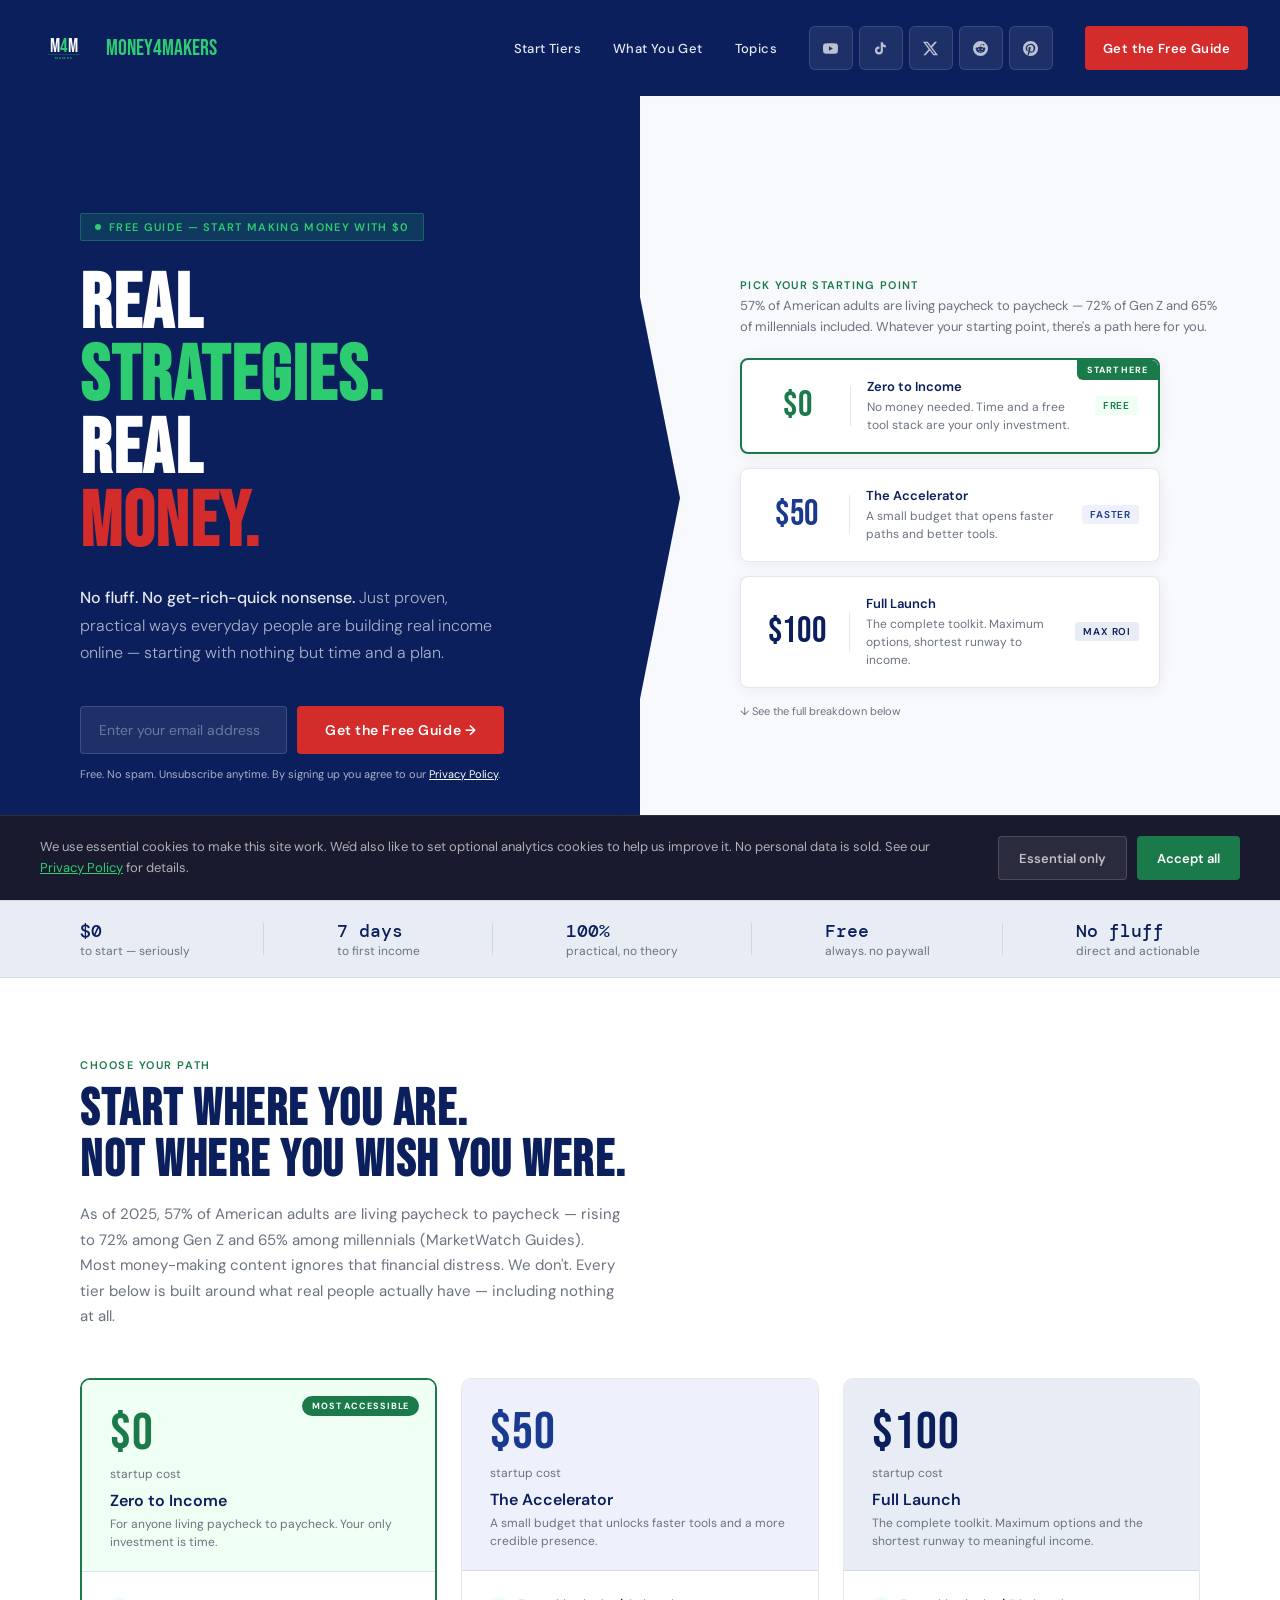
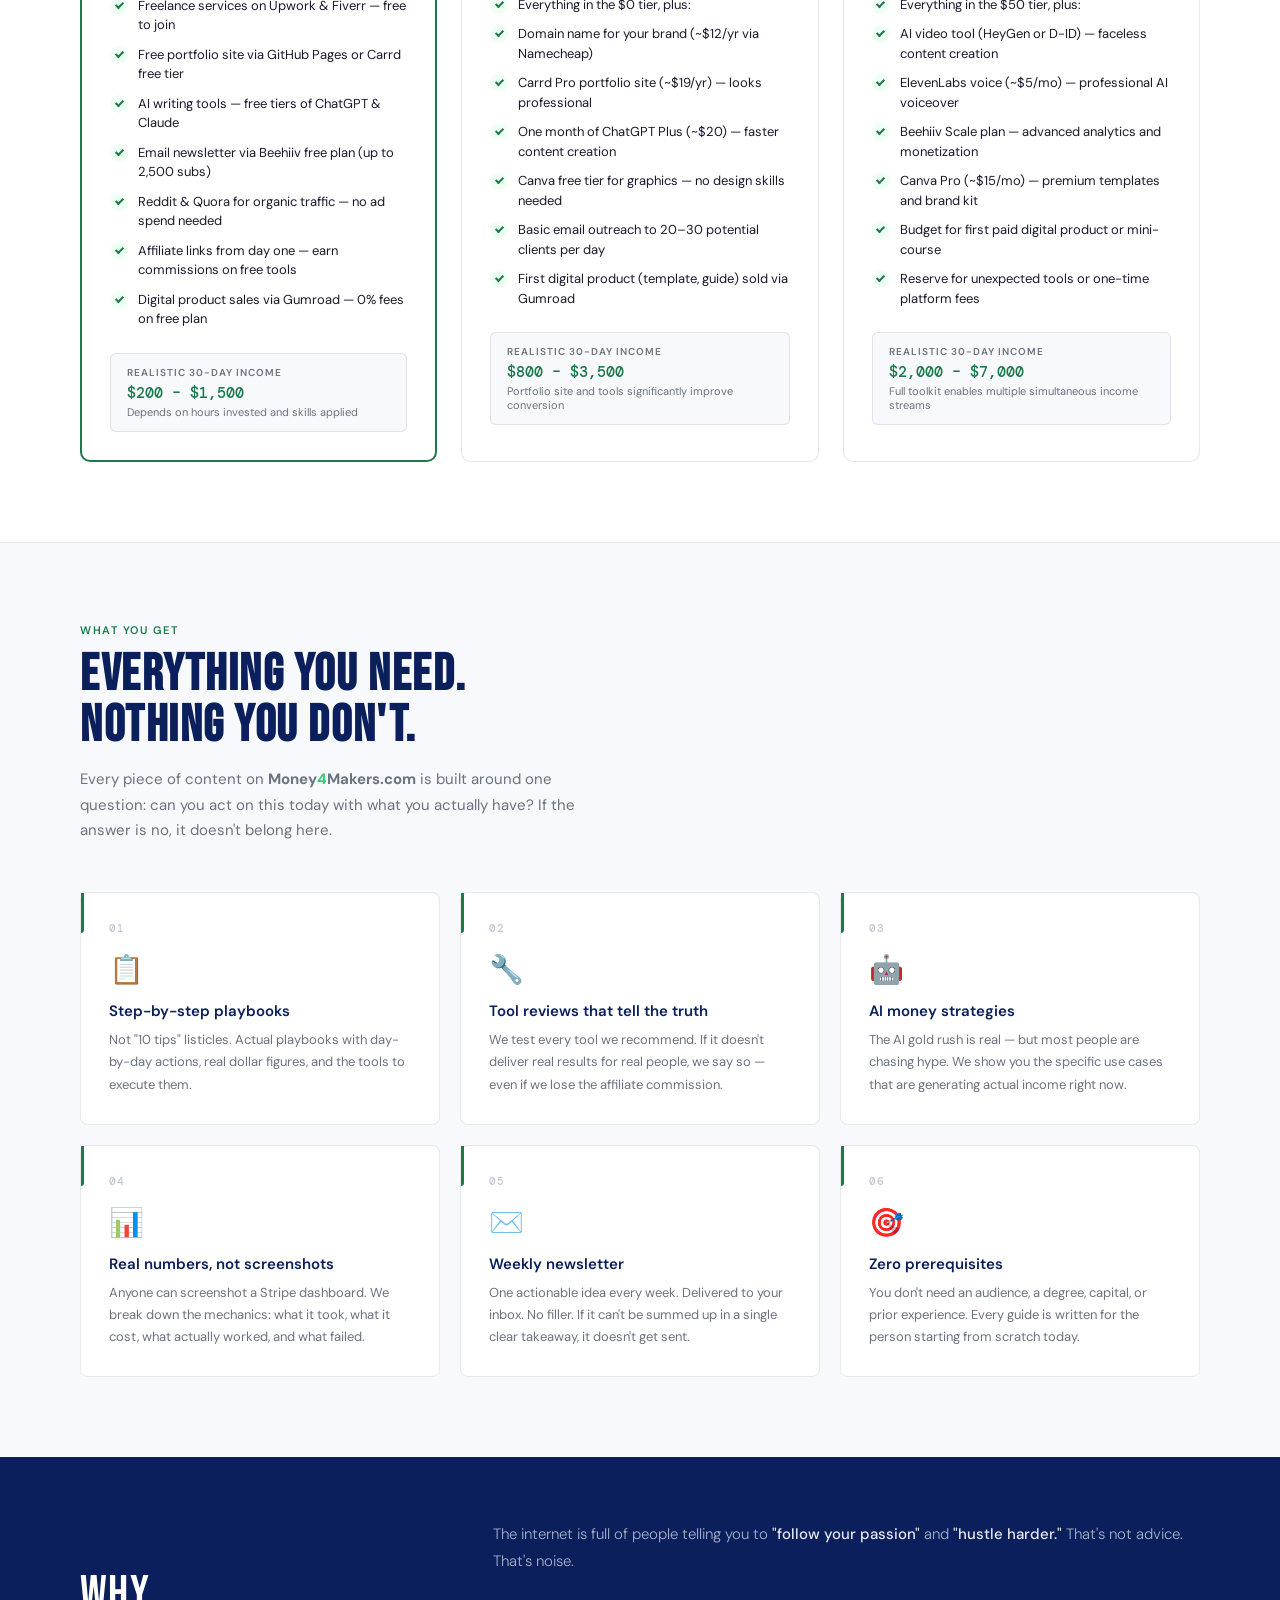
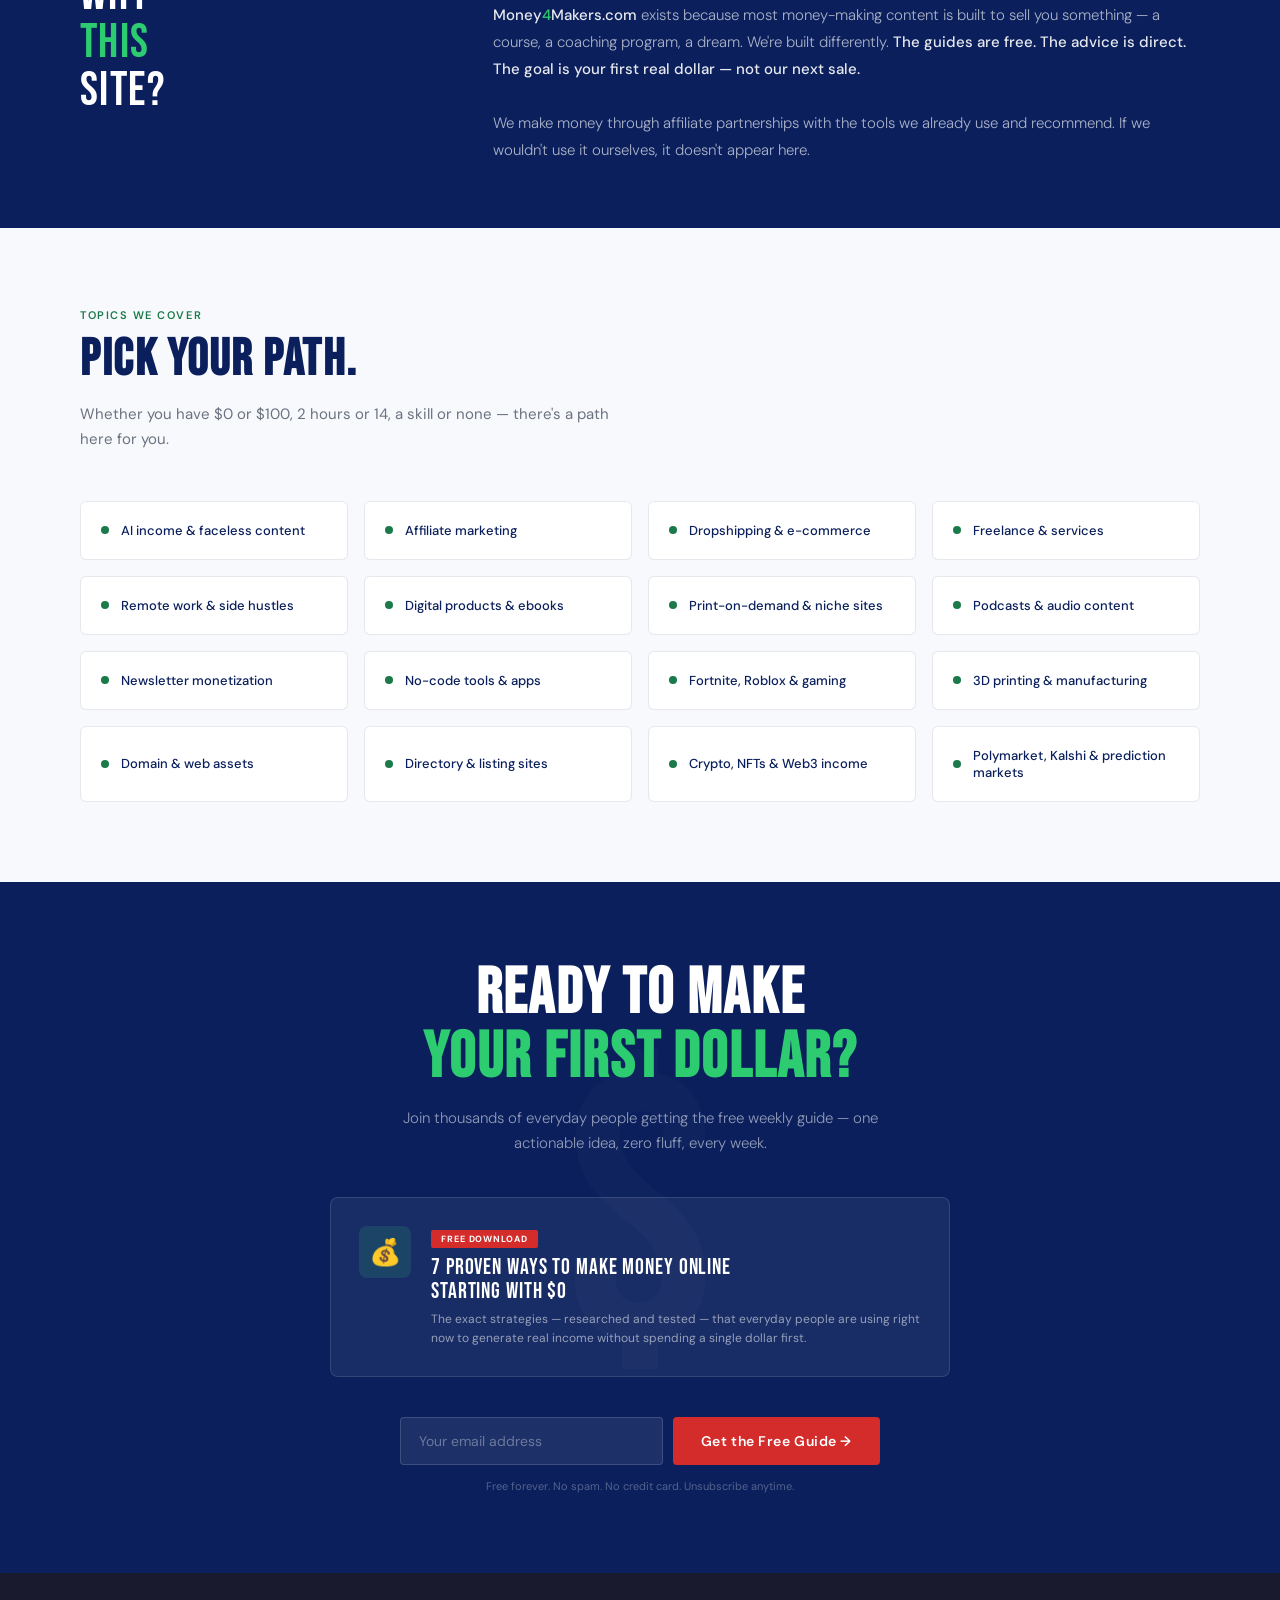
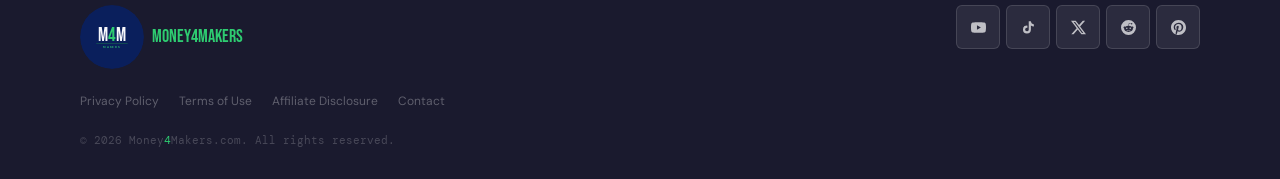
==== index.html @ fa365e10 "Update index.html Fix Money4Makers spacing: wrap full logo text in zero-spacing span, inline color 4" ====
<!DOCTYPE html>
<html lang="en">
<head>
<meta charset="UTF-8">
<meta name="viewport" content="width=device-width, initial-scale=1.0">
<title>Money4Makers — Real Strategies. Real Money.</title>
<meta name="description" content="Practical guides for everyday people to make money online — starting with $0. No fluff, no get-rich-quick schemes. Real strategies that work.">
<meta name="p:domain_verify" content="f528d9f33f074dee962f6a1f87ca122a"/>
<link rel="preconnect" href="https://fonts.googleapis.com">
<link rel="preconnect" href="https://fonts.gstatic.com" crossorigin>
<link href="https://fonts.googleapis.com/css2?family=Bebas+Neue&family=DM+Sans:ital,wght@0,300;0,400;0,500;0,600;1,300&family=DM+Mono:wght@400;500&display=swap" rel="stylesheet">
<link rel="stylesheet" href="styles.css">
</head>
<body>

<a href="#main-content" class="skip-link">Skip to main content</a>

<nav aria-label="Site navigation">
  <a href="#" class="nav-logo" aria-label="Money4Makers home">
    <svg xmlns="http://www.w3.org/2000/svg" viewBox="0 0 400 400" width="64" height="64" style="border-radius:50%;flex-shrink:0;"><circle cx="200" cy="200" r="200" fill="#0A1F5C"/><text text-anchor="middle" x="200" y="228" font-family="'Bebas Neue', sans-serif" font-size="118" letter-spacing="-1"><tspan fill="#F8F9FC">M</tspan><tspan fill="#2ECC71">4</tspan><tspan fill="#F8F9FC">M</tspan></text><rect x="102" y="240" width="196" height="3" fill="#1A7A4A"/><text x="200" y="268" font-family="'DM Sans', sans-serif" font-size="18" fill="#2ECC71" text-anchor="middle" letter-spacing="6" font-weight="600">MAKERS</text></svg><span style="letter-spacing:0;word-spacing:0;">Money<span style="color:#2ECC71;">4</span>Makers</span></a>
  <ul class="nav-links">
    <li><a href="#tiers">Start Tiers</a></li>
    <li><a href="#what-you-get">What You Get</a></li>
    <li><a href="#topics">Topics</a></li>
    <li>
      <div class="social-icons">
        <a href="https://youtube.com/@money4makers" target="_blank" rel="noopener" class="social-icon youtube" aria-label="YouTube"><svg viewBox="0 0 24 24"><path d="M23.498 6.186a3.016 3.016 0 0 0-2.122-2.136C19.505 3.545 12 3.545 12 3.545s-7.505 0-9.377.505A3.017 3.017 0 0 0 .502 6.186C0 8.07 0 12 0 12s0 3.93.502 5.814a3.016 3.016 0 0 0 2.122 2.136c1.871.505 9.376.505 9.376.505s7.505 0 9.377-.505a3.015 3.015 0 0 0 2.122-2.136C24 15.93 24 12 24 12s0-3.93-.502-5.814zM9.545 15.568V8.432L15.818 12l-6.273 3.568z"/></svg></a>
        <a href="https://tiktok.com/@money4makers" target="_blank" rel="noopener" class="social-icon tiktok" aria-label="TikTok"><svg viewBox="0 0 24 24"><path d="M19.59 6.69a4.83 4.83 0 0 1-3.77-4.25V2h-3.45v13.67a2.89 2.89 0 0 1-2.88 2.5 2.89 2.89 0 0 1-2.89-2.89 2.89 2.89 0 0 1 2.89-2.89c.28 0 .54.04.79.1V9.01a6.33 6.33 0 0 0-.79-.05 6.34 6.34 0 0 0-6.34 6.34 6.34 6.34 0 0 0 6.34 6.34 6.34 6.34 0 0 0 6.33-6.34V8.69a8.18 8.18 0 0 0 4.78 1.52V6.75a4.85 4.85 0 0 1-1.01-.06z"/></svg></a>
        <a href="https://instagram.com/money4makers" target="_blank" rel="noopener" class="social-icon instagram" aria-label="Instagram"><svg viewBox="0 0 24 24"><path d="M12 2.163c3.204 0 3.584.012 4.85.07 3.252.148 4.771 1.691 4.919 4.919.058 1.265.069 1.645.069 4.849 0 3.205-.012 3.584-.069 4.849-.149 3.225-1.664 4.771-4.919 4.919-1.266.058-1.644.07-4.85.07-3.204 0-3.584-.012-4.849-.07-3.26-.149-4.771-1.699-4.919-4.92-.058-1.265-.07-1.644-.07-4.849 0-3.204.013-3.583.07-4.849.149-3.227 1.664-4.771 4.919-4.919 1.266-.057 1.645-.069 4.849-.069zM12 0C8.741 0 8.333.014 7.053.072 2.695.272.273 2.69.073 7.052.014 8.333 0 8.741 0 12c0 3.259.014 3.668.072 4.948.2 4.358 2.618 6.78 6.98 6.98C8.333 23.986 8.741 24 12 24c3.259 0 3.668-.014 4.948-.072 4.354-.2 6.782-2.618 6.979-6.98.059-1.28.073-1.689.073-4.948 0-3.259-.014-3.667-.072-4.947-.196-4.354-2.617-6.78-6.979-6.98C15.668.014 15.259 0 12 0zm0 5.838a6.162 6.162 0 1 0 0 12.324 6.162 6.162 0 0 0 0-12.324zM12 16a4 4 0 1 1 0-8 4 4 0 0 1 0 8zm6.406-11.845a1.44 1.44 0 1 0 0 2.881 1.44 1.44 0 0 0 0-2.881z"/></svg></a>
        <a href="https://x.com/money4makers_" target="_blank" rel="noopener" class="social-icon twitter" aria-label="X / Twitter"><svg viewBox="0 0 24 24"><path d="M18.901 1.153h3.68l-8.04 9.19L24 22.846h-7.406l-5.8-7.584-6.638 7.584H.474l8.6-9.83L0 1.154h7.594l5.243 6.932ZM17.61 20.644h2.039L6.486 3.24H4.298Z"/></svg></a>
        <a href="https://reddit.com/u/Money4Makers" target="_blank" rel="noopener" class="social-icon reddit" aria-label="Reddit"><svg viewBox="0 0 24 24"><path d="M12 0A12 12 0 0 0 0 12a12 12 0 0 0 12 12 12 12 0 0 0 12-12A12 12 0 0 0 12 0zm5.01 4.744c.688 0 1.25.561 1.25 1.249a1.25 1.25 0 0 1-2.498.056l-2.597-.547-.8 3.747c1.824.07 3.48.632 4.674 1.488.308-.309.73-.491 1.207-.491.968 0 1.754.786 1.754 1.754 0 .716-.435 1.333-1.01 1.614a3.111 3.111 0 0 1 .042.52c0 2.694-3.13 4.87-7.004 4.87-3.874 0-7.004-2.176-7.004-4.87 0-.183.015-.366.043-.534A1.748 1.748 0 0 1 4.028 12c0-.968.786-1.754 1.754-1.754.463 0 .898.196 1.207.49 1.207-.883 2.878-1.43 4.744-1.487l.885-4.182a.342.342 0 0 1 .14-.197.35.35 0 0 1 .238-.042l2.906.617a1.214 1.214 0 0 1 1.108-.701zM9.25 12C8.561 12 8 12.562 8 13.25c0 .687.561 1.248 1.25 1.248.687 0 1.248-.561 1.248-1.249 0-.688-.561-1.249-1.249-1.249zm5.5 0c-.687 0-1.248.561-1.248 1.25 0 .687.561 1.248 1.249 1.248.688 0 1.249-.561 1.249-1.249 0-.687-.562-1.249-1.25-1.249zm-5.466 3.99a.327.327 0 0 0-.231.094.33.33 0 0 0 0 .463c.842.842 2.484.913 2.961.913.477 0 2.105-.056 2.961-.913a.361.361 0 0 0 .029-.463.33.33 0 0 0-.464 0c-.547.533-1.684.73-2.512.73-.828 0-1.979-.196-2.512-.73a.326.326 0 0 0-.232-.095z"/></svg></a>
        <a href="https://pinterest.com/Money4Makers" target="_blank" rel="noopener" class="social-icon pinterest" aria-label="Pinterest"><svg viewBox="0 0 24 24"><path d="M12 0C5.373 0 0 5.373 0 12c0 5.084 3.163 9.426 7.627 11.174-.105-.949-.2-2.405.042-3.441.218-.937 1.407-5.965 1.407-5.965s-.359-.719-.359-1.782c0-1.668.967-2.914 2.171-2.914 1.023 0 1.518.769 1.518 1.69 0 1.029-.655 2.568-.994 3.995-.283 1.194.599 2.169 1.777 2.169 2.133 0 3.772-2.249 3.772-5.495 0-2.873-2.064-4.882-5.012-4.882-3.414 0-5.418 2.561-5.418 5.207 0 1.031.397 2.138.893 2.738a.36.36 0 0 1 .083.345l-.333 1.36c-.053.22-.174.267-.402.161-1.499-.698-2.436-2.889-2.436-4.649 0-3.785 2.75-7.262 7.929-7.262 4.163 0 7.398 2.967 7.398 6.931 0 4.136-2.607 7.464-6.227 7.464-1.216 0-2.359-.632-2.75-1.378l-.748 2.853c-.271 1.043-1.002 2.35-1.492 3.146C9.57 23.812 10.763 24 12 24c6.627 0 12-5.373 12-12S18.627 0 12 0z"/></svg></a>
        <a href="https://twitch.tv/money4makers" target="_blank" rel="noopener" class="social-icon twitch" aria-label="Twitch"><svg viewBox="0 0 24 24"><path d="M11.571 4.714h1.715v5.143H11.57zm4.715 0H18v5.143h-1.714zM6 0L1.714 4.286v15.428h5.143V24l4.286-4.286h3.428L22.286 12V0zm14.571 11.143l-3.428 3.428h-3.429l-3 3v-3H6.857V1.714h13.714z"/></svg></a>
      </div>
    </li>
    <li><a href="#signup" class="nav-cta">Get the Free Guide</a></li>
  </ul>
  <button class="nav-hamburger" id="navHamburger" aria-label="Open navigation menu" aria-expanded="false" aria-controls="navMobileDrawer">
    <span></span><span></span><span></span>
  </button>
</nav>

<div class="nav-backdrop" id="navBackdrop" aria-hidden="true"></div>

<nav class="nav-mobile-drawer" id="navMobileDrawer" aria-label="Mobile navigation" aria-hidden="true">
  <ul class="nav-mobile-links">
    <li><a href="#tiers" class="nav-mobile-link">Start Tiers</a></li>
    <li><a href="#what-you-get" class="nav-mobile-link">What You Get</a></li>
    <li><a href="#topics" class="nav-mobile-link">Topics</a></li>
    <li><a href="#signup" class="nav-mobile-cta nav-mobile-link">Get the Free Guide →</a></li>
  </ul>
  <div class="nav-mobile-social">
    <a href="https://youtube.com/@money4makers" target="_blank" rel="noopener" class="social-icon youtube" aria-label="YouTube"><svg viewBox="0 0 24 24"><path d="M23.498 6.186a3.016 3.016 0 0 0-2.122-2.136C19.505 3.545 12 3.545 12 3.545s-7.505 0-9.377.505A3.017 3.017 0 0 0 .502 6.186C0 8.07 0 12 0 12s0 3.93.502 5.814a3.016 3.016 0 0 0 2.122 2.136c1.871.505 9.376.505 9.376.505s7.505 0 9.377-.505a3.015 3.015 0 0 0 2.122-2.136C24 15.93 24 12 24 12s0-3.93-.502-5.814zM9.545 15.568V8.432L15.818 12l-6.273 3.568z"/></svg></a>
    <a href="https://tiktok.com/@money4makers" target="_blank" rel="noopener" class="social-icon tiktok" aria-label="TikTok"><svg viewBox="0 0 24 24"><path d="M19.59 6.69a4.83 4.83 0 0 1-3.77-4.25V2h-3.45v13.67a2.89 2.89 0 0 1-2.88 2.5 2.89 2.89 0 0 1-2.89-2.89 2.89 2.89 0 0 1 2.89-2.89c.28 0 .54.04.79.1V9.01a6.33 6.33 0 0 0-.79-.05 6.34 6.34 0 0 0-6.34 6.34 6.34 6.34 0 0 0 6.34 6.34 6.34 6.34 0 0 0 6.33-6.34V8.69a8.18 8.18 0 0 0 4.78 1.52V6.75a4.85 4.85 0 0 1-1.01-.06z"/></svg></a>
    <a href="https://x.com/money4makers_" target="_blank" rel="noopener" class="social-icon twitter" aria-label="X / Twitter"><svg viewBox="0 0 24 24"><path d="M18.901 1.153h3.68l-8.04 9.19L24 22.846h-7.406l-5.8-7.584-6.638 7.584H.474l8.6-9.83L0 1.154h7.594l5.243 6.932ZM17.61 20.644h2.039L6.486 3.24H4.298Z"/></svg></a>
    <a href="https://reddit.com/u/Money4Makers" target="_blank" rel="noopener" class="social-icon reddit" aria-label="Reddit"><svg viewBox="0 0 24 24"><path d="M12 0A12 12 0 0 0 0 12a12 12 0 0 0 12 12 12 12 0 0 0 12-12A12 12 0 0 0 12 0zm5.01 4.744c.688 0 1.25.561 1.25 1.249a1.25 1.25 0 0 1-2.498.056l-2.597-.547-.8 3.747c1.824.07 3.48.632 4.674 1.488.308-.309.73-.491 1.207-.491.968 0 1.754.786 1.754 1.754 0 .716-.435 1.333-1.01 1.614a3.111 3.111 0 0 1 .042.52c0 2.694-3.13 4.87-7.004 4.87-3.874 0-7.004-2.176-7.004-4.87 0-.183.015-.366.043-.534A1.748 1.748 0 0 1 4.028 12c0-.968.786-1.754 1.754-1.754.463 0 .898.196 1.207.49 1.207-.883 2.878-1.43 4.744-1.487l.885-4.182a.342.342 0 0 1 .14-.197.35.35 0 0 1 .238-.042l2.906.617a1.214 1.214 0 0 1 1.108-.701zM9.25 12C8.561 12 8 12.562 8 13.25c0 .687.561 1.248 1.25 1.248.687 0 1.248-.561 1.248-1.249 0-.688-.561-1.249-1.249-1.249zm5.5 0c-.687 0-1.248.561-1.248 1.25 0 .687.561 1.248 1.249 1.248.688 0 1.249-.561 1.249-1.249 0-.687-.562-1.249-1.25-1.249zm-5.466 3.99a.327.327 0 0 0-.231.094.33.33 0 0 0 0 .463c.842.842 2.484.913 2.961.913.477 0 2.105-.056 2.961-.913a.361.361 0 0 0 .029-.463.33.33 0 0 0-.464 0c-.547.533-1.684.73-2.512.73-.828 0-1.979-.196-2.512-.73a.326.326 0 0 0-.232-.095z"/></svg></a>
    <a href="https://pinterest.com/Money4Makers" target="_blank" rel="noopener" class="social-icon pinterest" aria-label="Pinterest"><svg viewBox="0 0 24 24"><path d="M12 0C5.373 0 0 5.373 0 12c0 5.084 3.163 9.426 7.627 11.174-.105-.949-.2-2.405.042-3.441.218-.937 1.407-5.965 1.407-5.965s-.359-.719-.359-1.782c0-1.668.967-2.914 2.171-2.914 1.023 0 1.518.769 1.518 1.69 0 1.029-.655 2.568-.994 3.995-.283 1.194.599 2.169 1.777 2.169 2.133 0 3.772-2.249 3.772-5.495 0-2.873-2.064-4.882-5.012-4.882-3.414 0-5.418 2.561-5.418 5.207 0 1.031.397 2.138.893 2.738a.36.36 0 0 1 .083.345l-.333 1.36c-.053.22-.174.267-.402.161-1.499-.698-2.436-2.889-2.436-4.649 0-3.785 2.75-7.262 7.929-7.262 4.163 0 7.398 2.967 7.398 6.931 0 4.136-2.607 7.464-6.227 7.464-1.216 0-2.359-.632-2.75-1.378l-.748 2.853c-.271 1.043-1.002 2.35-1.492 3.146C9.57 23.812 10.763 24 12 24c6.627 0 12-5.373 12-12S18.627 0 12 0z"/></svg></a>
  </div>
</nav>

<main id="main-content">

  <section class="hero" aria-labelledby="hero-heading">
    <div class="hero-left">
      <div class="hero-eyebrow fade-up">Free guide — start making money with $0</div>
      <h1 id="hero-heading" class="hero-headline fade-up delay-1">
        Real<br><span class="accent">strategies.</span><br>Real<br><span class="red">money.</span>
      </h1>
      <p class="hero-sub fade-up delay-2">
        <strong>No fluff. No get-rich-quick nonsense.</strong> Just proven, practical ways everyday people are building real income online — starting with nothing but time and a plan.
      </p>
      <div id="signup" class="signup-form fade-up delay-3">
        <div class="form-row">
          <input type="email" id="heroEmail" placeholder="Enter your email address" aria-label="Email address" />
          <button class="btn-primary" onclick="handleSignup('heroEmail', 'heroSuccess')">Get the Free Guide →</button>
        </div>
        <div class="success-msg" id="heroSuccess" role="status">✓ You're in. Check your inbox for the free guide.</div>
        <p class="form-disclaimer">Free. No spam. Unsubscribe anytime. By signing up you agree to our <a href="privacy-policy.html">Privacy Policy</a>.</p>
      </div>
    </div>
    <div class="hero-right">
      <div class="fade-up delay-2">
        <p class="hero-tiers-label">Pick your starting point</p>
        <p style="font-size:13px; color:var(--muted); margin-bottom:20px; line-height:1.6;">57% of American adults are living paycheck to paycheck — 72% of Gen Z and 65% of millennials included. Whatever your starting point, there's a path here for you.</p>
        <div class="hero-tiers">
          <div class="hero-tier-card featured">
            <div class="tier-amount zero">$0</div>
            <div class="tier-divider"></div>
            <div class="tier-info">
              <div class="tier-name">Zero to Income</div>
              <div class="tier-desc">No money needed. Time and a free tool stack are your only investment.</div>
            </div>
            <span class="tier-tag free">FREE</span>
          </div>
          <div class="hero-tier-card">
            <div class="tier-amount fifty">$50</div>
            <div class="tier-divider"></div>
            <div class="tier-info">
              <div class="tier-name">The Accelerator</div>
              <div class="tier-desc">A small budget that opens faster paths and better tools.</div>
            </div>
            <span class="tier-tag mid">FASTER</span>
          </div>
          <div class="hero-tier-card">
            <div class="tier-amount hundred">$100</div>
            <div class="tier-divider"></div>
            <div class="tier-info">
              <div class="tier-name">Full Launch</div>
              <div class="tier-desc">The complete toolkit. Maximum options, shortest runway to income.</div>
            </div>
            <span class="tier-tag full">MAX ROI</span>
          </div>
        </div>
        <p style="font-size:11px; color:var(--muted); margin-top:16px;">↓ See the full breakdown below</p>
      </div>
    </div>
  </section>

  <section aria-label="Key facts">
    <div class="proof-bar">
      <div class="proof-item"><div><div class="proof-num">$0</div><div class="proof-label">to start — seriously</div></div></div>
      <div class="proof-divider"></div>
      <div class="proof-item"><div><div class="proof-num">7 days</div><div class="proof-label">to first income</div></div></div>
      <div class="proof-divider"></div>
      <div class="proof-item"><div><div class="proof-num">100%</div><div class="proof-label">practical, no theory</div></div></div>
      <div class="proof-divider"></div>
      <div class="proof-item"><div><div class="proof-num">Free</div><div class="proof-label">always. no paywall</div></div></div>
      <div class="proof-divider"></div>
      <div class="proof-item"><div><div class="proof-num">No fluff</div><div class="proof-label">direct and actionable</div></div></div>
    </div>
  </section>

  <section class="tiers-section" id="tiers" aria-labelledby="tiers-heading">
    <p class="section-label">Choose your path</p>
    <h2 id="tiers-heading" class="section-title">Start where you are.<br>Not where you wish you were.</h2>
    <p class="section-sub">As of 2025, 57% of American adults are living paycheck to paycheck — rising to 72% among Gen Z and 65% among millennials (MarketWatch Guides). Most money-making content ignores that financial distress. We don't. Every tier below is built around what real people actually have — including nothing at all.</p>
    <div class="tiers-grid">
      <div class="tier-full-card featured-tier">
        <div class="tier-header zero-bg">
          <div class="tier-popular-badge">Most Accessible</div>
          <div class="tier-price p-zero">$0</div>
          <div class="tier-price-label">startup cost</div>
          <div class="tier-title">Zero to Income</div>
          <div class="tier-subtitle">For anyone living paycheck to paycheck. Your only investment is time.</div>
        </div>
        <div class="tier-body">
          <ul class="tier-features">
            <li><span class="check"></span>Freelance services on Upwork &amp; Fiverr — free to join</li>
            <li><span class="check"></span>Free portfolio site via GitHub Pages or Carrd free tier</li>
            <li><span class="check"></span>AI writing tools — free tiers of ChatGPT &amp; Claude</li>
            <li><span class="check"></span>Email newsletter via Beehiiv free plan (up to 2,500 subs)</li>
            <li><span class="check"></span>Reddit &amp; Quora for organic traffic — no ad spend needed</li>
            <li><span class="check"></span>Affiliate links from day one — earn commissions on free tools</li>
            <li><span class="check"></span>Digital product sales via Gumroad — 0% fees on free plan</li>
          </ul>
          <div class="tier-income">
            <div class="tier-income-label">Realistic 30-day income</div>
            <div class="tier-income-range">$200 – $1,500</div>
            <div class="tier-income-note">Depends on hours invested and skills applied</div>
          </div>
        </div>
      </div>
      <div class="tier-full-card">
        <div class="tier-header fifty-bg">
          <div class="tier-price p-fifty">$50</div>
          <div class="tier-price-label">startup cost</div>
          <div class="tier-title">The Accelerator</div>
          <div class="tier-subtitle">A small budget that unlocks faster tools and a more credible presence.</div>
        </div>
        <div class="tier-body">
          <ul class="tier-features">
            <li><span class="check"></span>Everything in the $0 tier, plus:</li>
            <li><span class="check"></span>Domain name for your brand (~$12/yr via Namecheap)</li>
            <li><span class="check"></span>Carrd Pro portfolio site (~$19/yr) — looks professional</li>
            <li><span class="check"></span>One month of ChatGPT Plus (~$20) — faster content creation</li>
            <li><span class="check"></span>Canva free tier for graphics — no design skills needed</li>
            <li><span class="check"></span>Basic email outreach to 20–30 potential clients per day</li>
            <li><span class="check"></span>First digital product (template, guide) sold via Gumroad</li>
          </ul>
          <div class="tier-income">
            <div class="tier-income-label">Realistic 30-day income</div>
            <div class="tier-income-range">$800 – $3,500</div>
            <div class="tier-income-note">Portfolio site and tools significantly improve conversion</div>
          </div>
        </div>
      </div>
      <div class="tier-full-card">
        <div class="tier-header hundred-bg">
          <div class="tier-price p-hundred">$100</div>
          <div class="tier-price-label">startup cost</div>
          <div class="tier-title">Full Launch</div>
          <div class="tier-subtitle">The complete toolkit. Maximum options and the shortest runway to meaningful income.</div>
        </div>
        <div class="tier-body">
          <ul class="tier-features">
            <li><span class="check"></span>Everything in the $50 tier, plus:</li>
            <li><span class="check"></span>AI video tool (HeyGen or D-ID) — faceless content creation</li>
            <li><span class="check"></span>ElevenLabs voice (~$5/mo) — professional AI voiceover</li>
            <li><span class="check"></span>Beehiiv Scale plan — advanced analytics and monetization</li>
            <li><span class="check"></span>Canva Pro (~$15/mo) — premium templates and brand kit</li>
            <li><span class="check"></span>Budget for first paid digital product or mini-course</li>
            <li><span class="check"></span>Reserve for unexpected tools or one-time platform fees</li>
          </ul>
          <div class="tier-income">
            <div class="tier-income-label">Realistic 30-day income</div>
            <div class="tier-income-range">$2,000 – $7,000</div>
            <div class="tier-income-note">Full toolkit enables multiple simultaneous income streams</div>
          </div>
        </div>
      </div>
    </div>
  </section>

  <section class="section" id="what-you-get" aria-labelledby="wyg-heading">
    <p class="section-label">What you get</p>
    <h2 id="wyg-heading" class="section-title">Everything you need.<br>Nothing you don't.</h2>
    <p class="section-sub">Every piece of content on <strong>Money<span style="color:var(--green-bright)">4</span>Makers.com</strong> is built around one question: can you act on this today with what you actually have? If the answer is no, it doesn't belong here.</p>
    <div class="cards-grid">
      <div class="card"><div class="card-accent"></div><div class="card-num">01</div><span class="card-icon">📋</span><div class="card-title">Step-by-step playbooks</div><p class="card-text">Not "10 tips" listicles. Actual playbooks with day-by-day actions, real dollar figures, and the tools to execute them.</p></div>
      <div class="card"><div class="card-accent"></div><div class="card-num">02</div><span class="card-icon">🔧</span><div class="card-title">Tool reviews that tell the truth</div><p class="card-text">We test every tool we recommend. If it doesn't deliver real results for real people, we say so — even if we lose the affiliate commission.</p></div>
      <div class="card"><div class="card-accent"></div><div class="card-num">03</div><span class="card-icon">🤖</span><div class="card-title">AI money strategies</div><p class="card-text">The AI gold rush is real — but most people are chasing hype. We show you the specific use cases that are generating actual income right now.</p></div>
      <div class="card"><div class="card-accent"></div><div class="card-num">04</div><span class="card-icon">📊</span><div class="card-title">Real numbers, not screenshots</div><p class="card-text">Anyone can screenshot a Stripe dashboard. We break down the mechanics: what it took, what it cost, what actually worked, and what failed.</p></div>
      <div class="card"><div class="card-accent"></div><div class="card-num">05</div><span class="card-icon">✉️</span><div class="card-title">Weekly newsletter</div><p class="card-text">One actionable idea every week. Delivered to your inbox. No filler. If it can't be summed up in a single clear takeaway, it doesn't get sent.</p></div>
      <div class="card"><div class="card-accent"></div><div class="card-num">06</div><span class="card-icon">🎯</span><div class="card-title">Zero prerequisites</div><p class="card-text">You don't need an audience, a degree, capital, or prior experience. Every guide is written for the person starting from scratch today.</p></div>
    </div>
  </section>

  <div class="about-strip">
    <div class="about-label">Why<br><span>this</span>site?</div>
    <div class="about-text">
      The internet is full of people telling you to <strong>"follow your passion"</strong> and <strong>"hustle harder."</strong> That's not advice. That's noise.<br><br>
      <strong>Money<span style="color:var(--green-bright)">4</span>Makers.com</strong> exists because most money-making content is built to sell you something — a course, a coaching program, a dream. We're built differently. <strong>The guides are free. The advice is direct. The goal is your first real dollar — not our next sale.</strong><br><br>
      We make money through affiliate partnerships with the tools we already use and recommend. If we wouldn't use it ourselves, it doesn't appear here.
    </div>
  </div>

  <section class="topics-section" id="topics" aria-labelledby="topics-heading">
    <p class="section-label">Topics we cover</p>
    <h2 id="topics-heading" class="section-title">Pick your path.</h2>
    <p class="section-sub">Whether you have $0 or $100, 2 hours or 14, a skill or none — there's a path here for you.</p>
    <div class="topics-grid">
      <div class="topic-pill"><span class="topic-dot"></span>AI income &amp; faceless content</div>
      <div class="topic-pill"><span class="topic-dot"></span>Affiliate marketing</div>
      <div class="topic-pill"><span class="topic-dot"></span>Dropshipping &amp; e-commerce</div>
      <div class="topic-pill"><span class="topic-dot"></span>Freelance &amp; services</div>
      <div class="topic-pill"><span class="topic-dot"></span>Remote work &amp; side hustles</div>
      <div class="topic-pill"><span class="topic-dot"></span>Digital products &amp; ebooks</div>
      <div class="topic-pill"><span class="topic-dot"></span>Print-on-demand &amp; niche sites</div>
      <div class="topic-pill"><span class="topic-dot"></span>Podcasts &amp; audio content</div>
      <div class="topic-pill"><span class="topic-dot"></span>Newsletter monetization</div>
      <div class="topic-pill"><span class="topic-dot"></span>No-code tools &amp; apps</div>
      <div class="topic-pill"><span class="topic-dot"></span>Fortnite, Roblox &amp; gaming</div>
      <div class="topic-pill"><span class="topic-dot"></span>3D printing &amp; manufacturing</div>
      <div class="topic-pill"><span class="topic-dot"></span>Domain &amp; web assets</div>
      <div class="topic-pill"><span class="topic-dot"></span>Directory &amp; listing sites</div>
      <div class="topic-pill"><span class="topic-dot"></span>Crypto, NFTs &amp; Web3 income</div>
      <div class="topic-pill"><span class="topic-dot"></span>Polymarket, Kalshi &amp; prediction markets</div>
    </div>
  </section>

  <section class="cta-section" aria-labelledby="cta-heading">
    <h2 id="cta-heading" class="cta-title">Ready to make<br><span>your first dollar?</span></h2>
    <p class="cta-sub">Join thousands of everyday people getting the free weekly guide — one actionable idea, zero fluff, every week.</p>
    <div class="guide-card">
      <div class="guide-card-inner">
        <div class="guide-icon">💰</div>
        <div class="guide-text-block">
          <div class="guide-badge">FREE DOWNLOAD</div>
          <div class="guide-title">7 Proven Ways to Make Money Online<br>Starting With $0</div>
          <div class="guide-desc">The exact strategies — researched and tested — that everyday people are using right now to generate real income without spending a single dollar first.</div>
        </div>
      </div>
    </div>
    <div class="cta-form">
      <input type="email" id="ctaEmail" placeholder="Your email address" aria-label="Email address" />
      <button class="btn-primary" onclick="handleSignup('ctaEmail', 'ctaSuccess')">Get the Free Guide →</button>
    </div>
    <div class="success-msg" id="ctaSuccess" style="margin: 0 auto 14px; text-align: left;" role="status">✓ You're in. Check your inbox for the free guide.</div>
    <p class="cta-disclaimer">Free forever. No spam. No credit card. Unsubscribe anytime.</p>
  </section>

</main>

<footer>
  <div class="footer-left">
    <a href="#" class="footer-logo" aria-label="Money4Makers home">
      <svg xmlns="http://www.w3.org/2000/svg" viewBox="0 0 400 400" width="64" height="64" style="border-radius:50%;flex-shrink:0;"><circle cx="200" cy="200" r="200" fill="#0A1F5C"/><text text-anchor="middle" x="200" y="228" font-family="'Bebas Neue', sans-serif" font-size="118" letter-spacing="-1"><tspan fill="#F8F9FC">M</tspan><tspan fill="#2ECC71">4</tspan><tspan fill="#F8F9FC">M</tspan></text><rect x="102" y="240" width="196" height="3" fill="#1A7A4A"/><text x="200" y="268" font-family="'DM Sans', sans-serif" font-size="18" fill="#2ECC71" text-anchor="middle" letter-spacing="6" font-weight="600">MAKERS</text></svg><span style="letter-spacing:0;word-spacing:0;">Money<span style="color:#2ECC71;">4</span>Makers</span></a>
    <ul class="footer-links">
      <li><a href="privacy-policy.html">Privacy Policy</a></li>
      <li><a href="terms-of-use.html">Terms of Use</a></li>
      <li><a href="affiliate-disclosure.html">Affiliate Disclosure</a></li>
      <li><a href="contact.html">Contact</a></li>
    </ul>
    <span class="footer-copy">© 2026 Money<span style="color:var(--green-bright)">4</span>Makers.com. All rights reserved.</span>
  </div>
  <div class="footer-right">
    <div class="social-icons" style="display:flex;">
      <a href="https://youtube.com/@money4makers" target="_blank" rel="noopener" class="social-icon youtube" aria-label="YouTube"><svg viewBox="0 0 24 24"><path d="M23.498 6.186a3.016 3.016 0 0 0-2.122-2.136C19.505 3.545 12 3.545 12 3.545s-7.505 0-9.377.505A3.017 3.017 0 0 0 .502 6.186C0 8.07 0 12 0 12s0 3.93.502 5.814a3.016 3.016 0 0 0 2.122 2.136c1.871.505 9.376.505 9.376.505s7.505 0 9.377-.505a3.015 3.015 0 0 0 2.122-2.136C24 15.93 24 12 24 12s0-3.93-.502-5.814zM9.545 15.568V8.432L15.818 12l-6.273 3.568z"/></svg></a>
      <a href="https://tiktok.com/@money4makers" target="_blank" rel="noopener" class="social-icon tiktok" aria-label="TikTok"><svg viewBox="0 0 24 24"><path d="M19.59 6.69a4.83 4.83 0 0 1-3.77-4.25V2h-3.45v13.67a2.89 2.89 0 0 1-2.88 2.5 2.89 2.89 0 0 1-2.89-2.89 2.89 2.89 0 0 1 2.89-2.89c.28 0 .54.04.79.1V9.01a6.33 6.33 0 0 0-.79-.05 6.34 6.34 0 0 0-6.34 6.34 6.34 6.34 0 0 0 6.34 6.34 6.34 6.34 0 0 0 6.33-6.34V8.69a8.18 8.18 0 0 0 4.78 1.52V6.75a4.85 4.85 0 0 1-1.01-.06z"/></svg></a>
      <a href="https://x.com/money4makers_" target="_blank" rel="noopener" class="social-icon twitter" aria-label="X / Twitter"><svg viewBox="0 0 24 24"><path d="M18.901 1.153h3.68l-8.04 9.19L24 22.846h-7.406l-5.8-7.584-6.638 7.584H.474l8.6-9.83L0 1.154h7.594l5.243 6.932ZM17.61 20.644h2.039L6.486 3.24H4.298Z"/></svg></a>
      <a href="https://reddit.com/u/Money4Makers" target="_blank" rel="noopener" class="social-icon reddit" aria-label="Reddit"><svg viewBox="0 0 24 24"><path d="M12 0A12 12 0 0 0 0 12a12 12 0 0 0 12 12 12 12 0 0 0 12-12A12 12 0 0 0 12 0zm5.01 4.744c.688 0 1.25.561 1.25 1.249a1.25 1.25 0 0 1-2.498.056l-2.597-.547-.8 3.747c1.824.07 3.48.632 4.674 1.488.308-.309.73-.491 1.207-.491.968 0 1.754.786 1.754 1.754 0 .716-.435 1.333-1.01 1.614a3.111 3.111 0 0 1 .042.52c0 2.694-3.13 4.87-7.004 4.87-3.874 0-7.004-2.176-7.004-4.87 0-.183.015-.366.043-.534A1.748 1.748 0 0 1 4.028 12c0-.968.786-1.754 1.754-1.754.463 0 .898.196 1.207.49 1.207-.883 2.878-1.43 4.744-1.487l.885-4.182a.342.342 0 0 1 .14-.197.35.35 0 0 1 .238-.042l2.906.617a1.214 1.214 0 0 1 1.108-.701zM9.25 12C8.561 12 8 12.562 8 13.25c0 .687.561 1.248 1.25 1.248.687 0 1.248-.561 1.248-1.249 0-.688-.561-1.249-1.249-1.249zm5.5 0c-.687 0-1.248.561-1.248 1.25 0 .687.561 1.248 1.249 1.248.688 0 1.249-.561 1.249-1.249 0-.687-.562-1.249-1.25-1.249zm-5.466 3.99a.327.327 0 0 0-.231.094.33.33 0 0 0 0 .463c.842.842 2.484.913 2.961.913.477 0 2.105-.056 2.961-.913a.361.361 0 0 0 .029-.463.33.33 0 0 0-.464 0c-.547.533-1.684.73-2.512.73-.828 0-1.979-.196-2.512-.73a.326.326 0 0 0-.232-.095z"/></svg></a>
      <a href="https://pinterest.com/Money4Makers" target="_blank" rel="noopener" class="social-icon pinterest" aria-label="Pinterest"><svg viewBox="0 0 24 24"><path d="M12 0C5.373 0 0 5.373 0 12c0 5.084 3.163 9.426 7.627 11.174-.105-.949-.2-2.405.042-3.441.218-.937 1.407-5.965 1.407-5.965s-.359-.719-.359-1.782c0-1.668.967-2.914 2.171-2.914 1.023 0 1.518.769 1.518 1.69 0 1.029-.655 2.568-.994 3.995-.283 1.194.599 2.169 1.777 2.169 2.133 0 3.772-2.249 3.772-5.495 0-2.873-2.064-4.882-5.012-4.882-3.414 0-5.418 2.561-5.418 5.207 0 1.031.397 2.138.893 2.738a.36.36 0 0 1 .083.345l-.333 1.36c-.053.22-.174.267-.402.161-1.499-.698-2.436-2.889-2.436-4.649 0-3.785 2.75-7.262 7.929-7.262 4.163 0 7.398 2.967 7.398 6.931 0 4.136-2.607 7.464-6.227 7.464-1.216 0-2.359-.632-2.75-1.378l-.748 2.853c-.271 1.043-1.002 2.35-1.492 3.146C9.57 23.812 10.763 24 12 24c6.627 0 12-5.373 12-12S18.627 0 12 0z"/></svg></a>
    </div>
  </div>
</footer>

<div class="cookie-banner" id="cookieBanner" role="dialog" aria-label="Cookie consent">
  <p class="cookie-text">We use essential cookies to make this site work. We'd also like to set optional analytics cookies to help us improve it. No personal data is sold. See our <a href="privacy-policy.html">Privacy Policy</a> for details.</p>
  <div class="cookie-actions">
    <button class="cookie-btn cookie-btn-decline" id="cookieDecline">Essential only</button>
    <button class="cookie-btn cookie-btn-accept" id="cookieAccept">Accept all</button>
  </div>
</div>

<script src="scripts.js"></script>
</body>
</html>
---- styles.css ----
*, *::before, *::after { box-sizing: border-box; margin: 0; padding: 0; }

:root {
  --navy: #0A1F5C;
  --navy-mid: #1A3A8F;
  --navy-light: #E8EDF5;
  --green: #1A7A4A;
  --green-bright: #2ECC71;
  --green-pale: #F0FFF4;
  --red: #D42B2B;
  --white: #F8F9FC;
  --ink: #1A1A2E;
  --muted: #6B7280;
  --border: rgba(10,31,92,0.1);
}

html { scroll-behavior: smooth; }

body {
  font-family: 'DM Sans', sans-serif;
  background: var(--white);
  color: var(--ink);
  overflow-x: hidden;
}

/* ── WCAG 2.2: Skip Navigation ── */
.skip-link {
  position: absolute;
  top: -100px;
  left: 16px;
  background: var(--green);
  color: #fff;
  padding: 10px 20px;
  font-size: 14px;
  font-weight: 600;
  text-decoration: none;
  z-index: 9999;
  border-radius: 0 0 6px 6px;
}
.skip-link:focus { top: 0; outline: 3px solid var(--green-bright); outline-offset: 2px; }

/* ── WCAG 2.2: Global focus styles ── */
a:focus-visible,
button:focus-visible,
input:focus-visible {
  outline: 3px solid var(--green-bright);
  outline-offset: 3px;
  border-radius: 2px;
}

/* ── NAV ── */
nav {
  position: fixed;
  top: 0; left: 0; right: 0;
  z-index: 201;
  background: var(--navy);
  padding: 0 2rem;
  height: 96px;
  display: flex;
  align-items: center;
  justify-content: space-between;
}

.nav-logo {
  font-family: 'Bebas Neue', sans-serif;
  font-size: 22px;
  letter-spacing: 0;
  word-spacing: 0;
  white-space: nowrap;
  color: #fff;
  text-decoration: none;
  display: flex;
  align-items: center;
  gap: 10px;
}
.nav-logo span { color: var(--green-bright); }

.nav-links {
  display: flex;
  align-items: center;
  gap: 2rem;
  list-style: none;
}

.nav-links a {
  color: rgba(255,255,255,0.9);
  text-decoration: none;
  font-size: 13px;
  font-weight: 500;
  letter-spacing: 0.03em;
  transition: color 0.2s;
  min-height: 44px;
  display: inline-flex;
  align-items: center;
}
.nav-links a:hover { color: #fff; }

.nav-cta {
  background: var(--red);
  color: #fff !important;
  padding: 7px 18px;
  border-radius: 4px;
  font-size: 13px !important;
  font-weight: 600 !important;
  letter-spacing: 0.04em;
  transition: background 0.2s !important;
  min-height: 44px !important;
}
.nav-cta:hover { background: #b52222 !important; color: #fff !important; }

/* ── HERO ── */
.hero {
  min-height: 100vh;
  padding-top: 96px;
  display: grid;
  grid-template-columns: 1fr 1fr;
  position: relative;
  overflow: hidden;
}

.hero-left {
  background: var(--navy);
  padding: 80px 60px 80px 80px;
  display: flex;
  flex-direction: column;
  justify-content: center;
  position: relative;
}

.hero-left::after {
  content: '';
  position: absolute;
  top: 0; right: -40px;
  width: 80px;
  height: 100%;
  background: var(--navy);
  clip-path: polygon(0 0, 0% 100%, 100% 50%);
  z-index: 2;
}

.hero-eyebrow {
  display: inline-flex;
  align-items: center;
  gap: 8px;
  background: rgba(46,204,113,0.15);
  border: 1px solid rgba(46,204,113,0.3);
  color: var(--green-bright);
  font-size: 11px;
  font-weight: 600;
  letter-spacing: 0.12em;
  text-transform: uppercase;
  padding: 6px 14px;
  border-radius: 2px;
  margin-bottom: 28px;
  width: fit-content;
}

.hero-eyebrow::before {
  content: '';
  width: 6px; height: 6px;
  background: var(--green-bright);
  border-radius: 50%;
  animation: pulse 2s infinite;
}

@keyframes pulse {
  0%, 100% { opacity: 1; transform: scale(1); }
  50% { opacity: 0.5; transform: scale(0.8); }
}

.hero-headline {
  font-family: 'Bebas Neue', sans-serif;
  font-size: clamp(56px, 6vw, 84px);
  line-height: 0.95;
  letter-spacing: 0.02em;
  color: #fff;
  margin-bottom: 24px;
}
.hero-headline .accent { color: var(--green-bright); }
.hero-headline .red { color: var(--red); }

.hero-sub {
  font-size: 16px;
  line-height: 1.7;
  color: rgba(255,255,255,0.65);
  max-width: 420px;
  margin-bottom: 40px;
  font-weight: 300;
}
.hero-sub strong { color: rgba(255,255,255,0.9); font-weight: 500; }

.signup-form {
  display: flex;
  flex-direction: column;
  gap: 12px;
  max-width: 420px;
}

.form-row { display: flex; gap: 10px; }

.signup-form input {
  flex: 1;
  background: rgba(255,255,255,0.08);
  border: 1px solid rgba(255,255,255,0.15);
  color: #fff;
  padding: 14px 18px;
  font-family: 'DM Sans', sans-serif;
  font-size: 14px;
  border-radius: 4px;
  outline: none;
  transition: border-color 0.2s;
  min-height: 44px;
}
.signup-form input::placeholder { color: rgba(255,255,255,0.35); }
.signup-form input:focus { border-color: var(--green-bright); }

.btn-primary {
  background: var(--red);
  color: #fff;
  border: none;
  padding: 14px 28px;
  font-family: 'DM Sans', sans-serif;
  font-size: 14px;
  font-weight: 600;
  letter-spacing: 0.04em;
  border-radius: 4px;
  cursor: pointer;
  transition: background 0.2s, transform 0.1s;
  white-space: nowrap;
  min-height: 44px;
}
.btn-primary:hover { background: #b52222; }
.btn-primary:active { transform: scale(0.98); }

.form-disclaimer {
  font-size: 11px;
  color: rgba(255,255,255,0.65);
  line-height: 1.6;
}
.form-disclaimer a { color: #fff; text-decoration: underline; }

.hero-right {
  background: var(--white);
  padding: 80px 60px 80px 100px;
  display: flex;
  flex-direction: column;
  justify-content: center;
  position: relative;
}

.hero-tiers {
  display: flex;
  flex-direction: column;
  gap: 14px;
  max-width: 420px;
}

.hero-tiers-label {
  font-size: 11px;
  font-weight: 600;
  letter-spacing: 0.12em;
  text-transform: uppercase;
  color: var(--green);
  margin-bottom: 4px;
}

.hero-tier-card {
  background: #fff;
  border: 1px solid var(--border);
  border-radius: 8px;
  padding: 18px 20px;
  display: flex;
  align-items: center;
  gap: 16px;
  box-shadow: 0 2px 16px rgba(10,31,92,0.06);
  transition: box-shadow 0.2s, transform 0.2s;
  position: relative;
  overflow: hidden;
}
.hero-tier-card:hover { box-shadow: 0 6px 28px rgba(10,31,92,0.1); transform: translateY(-2px); }
.hero-tier-card.featured { border: 2px solid var(--green); }
.hero-tier-card.featured::before {
  content: 'START HERE';
  position: absolute;
  top: 0; right: 0;
  background: var(--green);
  color: #fff;
  font-size: 9px;
  font-weight: 700;
  letter-spacing: 0.1em;
  padding: 4px 10px;
  border-radius: 0 6px 0 6px;
}

.tier-amount {
  font-family: 'Bebas Neue', sans-serif;
  font-size: 36px;
  letter-spacing: 0.02em;
  line-height: 1;
  min-width: 72px;
  text-align: center;
}
.tier-amount.zero { color: var(--green); }
.tier-amount.fifty { color: var(--navy-mid); }
.tier-amount.hundred { color: var(--navy); }

.tier-divider { width: 1px; height: 40px; background: var(--border); flex-shrink: 0; }
.tier-info { flex: 1; }
.tier-name { font-size: 13px; font-weight: 600; color: var(--navy); margin-bottom: 3px; }
.tier-desc { font-size: 12px; color: var(--muted); line-height: 1.5; }

.tier-tag {
  font-size: 10px;
  font-weight: 600;
  letter-spacing: 0.08em;
  padding: 3px 8px;
  border-radius: 3px;
  white-space: nowrap;
  flex-shrink: 0;
}
.tier-tag.free { background: var(--green-pale); color: var(--green); }
.tier-tag.mid { background: #EEF1FC; color: var(--navy-mid); }
.tier-tag.full { background: var(--navy-light); color: var(--navy); }

/* ── PROOF BAR ── */
.proof-bar {
  background: var(--navy-light);
  border-top: 1px solid var(--border);
  border-bottom: 1px solid var(--border);
  padding: 18px 80px;
  display: flex;
  align-items: center;
  justify-content: space-between;
  gap: 2rem;
  flex-wrap: wrap;
}
.proof-item { display: flex; align-items: center; gap: 10px; font-size: 13px; color: var(--navy); }
.proof-num { font-family: 'DM Mono', monospace; font-size: 18px; font-weight: 500; color: var(--navy); }
.proof-label { color: var(--muted); font-size: 12px; }
.proof-divider { width: 1px; height: 32px; background: var(--border); }

/* ── TIER BREAKDOWN ── */
.tiers-section {
  padding: 80px;
  background: #fff;
  border-bottom: 1px solid var(--border);
}

.tiers-grid {
  display: grid;
  grid-template-columns: repeat(3, 1fr);
  gap: 24px;
  margin-top: 48px;
}

.tier-full-card {
  border: 1px solid var(--border);
  border-radius: 10px;
  overflow: hidden;
  transition: box-shadow 0.2s, transform 0.2s;
  background: #fff;
}
.tier-full-card:hover { box-shadow: 0 8px 36px rgba(10,31,92,0.09); transform: translateY(-3px); }
.tier-full-card.featured-tier { border: 2px solid var(--green); }

.tier-header {
  padding: 28px 28px 20px;
  border-bottom: 1px solid var(--border);
  position: relative;
}
.tier-header.zero-bg { background: var(--green-pale); }
.tier-header.fifty-bg { background: #EEF1FC; }
.tier-header.hundred-bg { background: var(--navy-light); }

.tier-popular-badge {
  position: absolute;
  top: 16px; right: 16px;
  background: var(--green);
  color: #fff;
  font-size: 9px;
  font-weight: 700;
  letter-spacing: 0.1em;
  text-transform: uppercase;
  padding: 4px 10px;
  border-radius: 20px;
}

.tier-price { font-family: 'Bebas Neue', sans-serif; font-size: 52px; letter-spacing: 0.02em; line-height: 1; margin-bottom: 6px; }
.tier-price.p-zero { color: var(--green); }
.tier-price.p-fifty { color: var(--navy-mid); }
.tier-price.p-hundred { color: var(--navy); }
.tier-price-label { font-size: 12px; color: var(--muted); font-weight: 400; margin-bottom: 8px; }
.tier-title { font-size: 16px; font-weight: 600; color: var(--navy); margin-bottom: 4px; }
.tier-subtitle { font-size: 12px; color: var(--muted); line-height: 1.5; }
.tier-body { padding: 24px 28px 28px; }

.tier-features {
  list-style: none;
  display: flex;
  flex-direction: column;
  gap: 10px;
  margin-bottom: 24px;
}
.tier-features li { display: flex; align-items: flex-start; gap: 10px; font-size: 13px; color: var(--ink); line-height: 1.5; }

.check {
  width: 18px; height: 18px;
  background: var(--green-pale);
  border-radius: 50%;
  display: flex;
  align-items: center;
  justify-content: center;
  flex-shrink: 0;
  margin-top: 1px;
}
.check::after {
  content: '';
  width: 5px; height: 8px;
  border-right: 2px solid var(--green);
  border-bottom: 2px solid var(--green);
  transform: rotate(45deg) translate(-1px, -1px);
}

.tier-income { background: var(--white); border-radius: 6px; padding: 12px 16px; border: 1px solid var(--border); }
.tier-income-label { font-size: 10px; font-weight: 600; letter-spacing: 0.1em; text-transform: uppercase; color: var(--muted); margin-bottom: 4px; }
.tier-income-range { font-family: 'DM Mono', monospace; font-size: 15px; font-weight: 500; color: var(--green); }
.tier-income-note { font-size: 11px; color: var(--muted); margin-top: 2px; }

/* ── SECTIONS ── */
.section { padding: 80px; }
.section-label { font-size: 11px; font-weight: 600; letter-spacing: 0.14em; text-transform: uppercase; color: var(--green); margin-bottom: 12px; }
.section-title { font-family: 'Bebas Neue', sans-serif; font-size: clamp(36px, 4vw, 52px); letter-spacing: 0.03em; color: var(--navy); line-height: 1; margin-bottom: 16px; }
.section-sub { font-size: 15px; color: var(--muted); line-height: 1.7; max-width: 540px; margin-bottom: 48px; }

.cards-grid { display: grid; grid-template-columns: repeat(3, 1fr); gap: 20px; }

.card {
  background: #fff;
  border: 1px solid var(--border);
  border-radius: 8px;
  padding: 28px;
  position: relative;
  transition: box-shadow 0.2s, transform 0.2s;
}
.card:hover { box-shadow: 0 8px 32px rgba(10,31,92,0.08); transform: translateY(-2px); }
.card-num { font-family: 'DM Mono', monospace; font-size: 11px; font-weight: 500; color: rgba(10,31,92,0.25); letter-spacing: 0.1em; margin-bottom: 16px; }
.card-icon { font-size: 28px; margin-bottom: 14px; display: block; }
.card-title { font-size: 15px; font-weight: 600; color: var(--navy); margin-bottom: 8px; line-height: 1.3; }
.card-text { font-size: 13px; color: var(--muted); line-height: 1.7; }
.card-accent { position: absolute; top: 0; left: 0; width: 3px; height: 40px; background: var(--green); border-radius: 0 0 3px 0; }

/* ── ABOUT STRIP ── */
.about-strip {
  background: var(--navy);
  padding: 64px 80px;
  display: grid;
  grid-template-columns: 1fr 2fr;
  gap: 60px;
  align-items: center;
}
.about-label { font-family: 'Bebas Neue', sans-serif; font-size: 48px; letter-spacing: 0.03em; color: #fff; line-height: 1; }
.about-label span { color: var(--green-bright); display: block; }
.about-text { font-size: 15px; color: rgba(255,255,255,0.65); line-height: 1.8; font-weight: 300; }
.about-text strong { color: rgba(255,255,255,0.9); font-weight: 500; }

/* ── TOPICS ── */
.topics-section { padding: 80px; background: var(--white); }
.topics-grid { display: grid; grid-template-columns: repeat(4, 1fr); gap: 16px; margin-top: 40px; }
.topic-pill {
  background: #fff;
  border: 1px solid var(--border);
  border-radius: 6px;
  padding: 20px;
  display: flex;
  align-items: center;
  gap: 12px;
  font-size: 13px;
  font-weight: 500;
  color: var(--navy);
  transition: border-color 0.2s, background 0.2s;
  cursor: default;
}
.topic-pill:hover { border-color: var(--green); background: var(--green-pale); }
.topic-dot { width: 8px; height: 8px; background: var(--green); border-radius: 50%; flex-shrink: 0; }

/* ── CTA SECTION ── */
.cta-section {
  background: var(--navy);
  padding: 80px;
  text-align: center;
  position: relative;
  overflow: hidden;
}
.cta-section::before {
  content: '$';
  position: absolute;
  font-family: 'Bebas Neue', sans-serif;
  font-size: 400px;
  color: rgba(255,255,255,0.02);
  top: 50%; left: 50%;
  transform: translate(-50%, -50%);
  pointer-events: none;
  line-height: 1;
}
.cta-title { font-family: 'Bebas Neue', sans-serif; font-size: clamp(40px, 5vw, 68px); letter-spacing: 0.03em; color: #fff; line-height: 1; margin-bottom: 16px; position: relative; }
.cta-title span { color: var(--green-bright); }
.cta-sub { font-size: 15px; color: rgba(255,255,255,0.55); line-height: 1.7; max-width: 480px; margin: 0 auto 40px; font-weight: 300; }

.guide-card {
  background: rgba(255,255,255,0.06);
  border: 1px solid rgba(255,255,255,0.12);
  border-radius: 8px;
  padding: 28px;
  max-width: 620px;
  margin: 0 auto 40px;
  text-align: left;
}
.guide-card-inner { display: flex; gap: 20px; align-items: flex-start; }
.guide-icon { width: 52px; height: 52px; background: rgba(46,204,113,0.15); border-radius: 8px; display: flex; align-items: center; justify-content: center; font-size: 26px; flex-shrink: 0; }
.guide-text-block { flex: 1; }
.guide-badge { display: inline-block; background: var(--red); color: #fff; font-size: 9px; font-weight: 700; letter-spacing: 0.1em; text-transform: uppercase; padding: 3px 10px; border-radius: 2px; margin-bottom: 8px; }
.guide-title { font-family: 'Bebas Neue', sans-serif; font-size: 22px; letter-spacing: 0.04em; color: #fff; line-height: 1.1; margin-bottom: 6px; }
.guide-desc { font-size: 12px; color: rgba(255,255,255,0.55); line-height: 1.6; }

.cta-form { display: flex; gap: 10px; max-width: 480px; margin: 0 auto 14px; justify-content: center; }
.cta-form input {
  flex: 1;
  background: rgba(255,255,255,0.08);
  border: 1px solid rgba(255,255,255,0.15);
  color: #fff;
  padding: 14px 18px;
  font-family: 'DM Sans', sans-serif;
  font-size: 14px;
  border-radius: 4px;
  outline: none;
  transition: border-color 0.2s;
  min-height: 44px;
}
.cta-form input::placeholder { color: rgba(255,255,255,0.35); }
.cta-form input:focus { border-color: var(--green-bright); }
.cta-disclaimer { font-size: 11px; color: rgba(255,255,255,0.3); position: relative; }

/* ── SOCIAL ICONS ── */
.social-icons { display: flex; align-items: center; gap: 6px; }
.social-icon {
  width: 44px; height: 44px;
  border-radius: 6px;
  background: rgba(255,255,255,0.08);
  border: 1px solid rgba(255,255,255,0.12);
  display: flex;
  align-items: center;
  justify-content: center;
  text-decoration: none;
  transition: background 0.2s, border-color 0.2s, transform 0.15s;
  flex-shrink: 0;
  min-width: 44px;
  min-height: 44px;
}
.social-icon:hover { background: rgba(255,255,255,0.16); border-color: rgba(255,255,255,0.28); transform: translateY(-2px); }
.social-icon svg { width: 15px; height: 15px; fill: rgba(255,255,255,0.7); transition: fill 0.2s; }
.social-icon:hover svg { fill: #fff; }

.footer-social .social-icon { background: rgba(255,255,255,0.05); border-color: rgba(255,255,255,0.08); width: 30px; height: 30px; }
.footer-social .social-icon svg { width: 13px; height: 13px; fill: rgba(255,255,255,0.35); }
.footer-social .social-icon:hover { background: rgba(255,255,255,0.1); border-color: rgba(255,255,255,0.2); }
.footer-social .social-icon:hover svg { fill: rgba(255,255,255,0.75); }

.social-icon.instagram,
.social-icon.twitch { display: none; }

/* ── SUCCESS STATE ── */
.success-msg {
  display: none;
  background: var(--green-pale);
  border: 1px solid rgba(26,122,74,0.3);
  color: var(--green);
  font-size: 14px;
  font-weight: 500;
  padding: 14px 20px;
  border-radius: 4px;
  max-width: 420px;
}

/* ── ANIMATIONS ── */
.fade-up { opacity: 0; transform: translateY(24px); animation: fadeUp 0.7s ease forwards; }
@keyframes fadeUp { to { opacity: 1; transform: translateY(0); } }
.delay-1 { animation-delay: 0.1s; }
.delay-2 { animation-delay: 0.2s; }
.delay-3 { animation-delay: 0.3s; }
.delay-4 { animation-delay: 0.4s; }
.delay-5 { animation-delay: 0.5s; }

/* ── FOOTER ── */
footer {
  background: var(--ink);
  padding: 32px 80px;
  display: grid;
  grid-template-columns: 1fr auto;
  align-items: start;
}
.footer-left { display: flex; flex-direction: column; align-items: flex-start; gap: 10px; }
.footer-logo { font-family: 'Bebas Neue', sans-serif; font-size: 18px; letter-spacing: 0; word-spacing: 0; white-space: nowrap; color: rgba(255,255,255,0.5); text-decoration: none; line-height: 1; display: flex; align-items: center; gap: 8px; }
.footer-logo span { color: var(--green-bright); }
.footer-links { display: flex; gap: 20px; list-style: none; flex-wrap: wrap; }
.footer-links a {
  font-size: 12px;
  color: rgba(255,255,255,0.3);
  text-decoration: none;
  transition: color 0.2s;
  min-height: 44px;
  display: inline-flex;
  align-items: center;
}
.footer-links a:hover { color: rgba(255,255,255,0.6); }
.footer-copy { font-size: 11px; color: rgba(255,255,255,0.2); font-family: 'DM Mono', monospace; }
.footer-right { display: flex; align-items: flex-start; justify-content: flex-end; }

/* ── COOKIE CONSENT ── */
.cookie-banner {
  position: fixed;
  bottom: 0; left: 0; right: 0;
  background: var(--ink);
  border-top: 1px solid rgba(255,255,255,0.08);
  padding: 20px 40px;
  display: flex;
  align-items: center;
  justify-content: space-between;
  gap: 24px;
  z-index: 9000;
  flex-wrap: wrap;
  transform: translateY(100%);
  transition: transform 0.4s ease;
}
.cookie-banner.visible { transform: translateY(0); }
.cookie-text { font-size: 13px; color: rgba(255,255,255,0.65); line-height: 1.6; flex: 1; min-width: 240px; }
.cookie-text a { color: var(--green-bright); text-decoration: underline; }
.cookie-actions { display: flex; gap: 10px; flex-shrink: 0; }
.cookie-btn { padding: 10px 20px; border-radius: 4px; font-family: 'DM Sans', sans-serif; font-size: 13px; font-weight: 600; cursor: pointer; border: none; min-height: 44px; transition: background 0.2s; }
.cookie-btn-accept { background: var(--green); color: #fff; }
.cookie-btn-accept:hover { background: #155f3a; }
.cookie-btn-decline { background: rgba(255,255,255,0.08); color: rgba(255,255,255,0.7); border: 1px solid rgba(255,255,255,0.15); }
.cookie-btn-decline:hover { background: rgba(255,255,255,0.14); color: #fff; }

/* ── WCAG: Reduced motion ── */
@media (prefers-reduced-motion: reduce) {
  *, *::before, *::after { animation-duration: 0.01ms !important; transition-duration: 0.01ms !important; scroll-behavior: auto !important; }
  .fade-up { opacity: 1; transform: none; }
}

/* ── RESPONSIVE ── */
@media (max-width: 900px) {
  .hero { grid-template-columns: 1fr; }
  .hero-left { padding: 60px 32px; }
  .hero-left::after { display: none; }
  .hero-right { padding: 40px 32px; }
  .cards-grid { grid-template-columns: 1fr; }
  .topics-grid { grid-template-columns: repeat(2, 1fr); }
  .about-strip { grid-template-columns: 1fr; padding: 48px 32px; gap: 24px; }
  .section { padding: 56px 32px; }
  .topics-section { padding: 56px 32px; }
  .cta-section { padding: 56px 32px; }
  footer { padding: 24px 32px; }
  .proof-bar { padding: 18px 32px; }
}

/* ── Hamburger button ── */
.nav-hamburger {
  display: none;
  flex-direction: column;
  justify-content: center;
  align-items: center;
  gap: 5px;
  width: 44px; height: 44px;
  background: none;
  border: none;
  cursor: pointer;
  padding: 8px;
  border-radius: 4px;
  flex-shrink: 0;
}
.nav-hamburger span {
  display: block;
  width: 22px; height: 2px;
  background: rgba(255,255,255,0.85);
  border-radius: 2px;
  transition: transform 0.25s ease, opacity 0.2s ease, width 0.2s ease;
  transform-origin: center;
}
.nav-hamburger.open span:nth-child(1) { transform: translateY(7px) rotate(45deg); }
.nav-hamburger.open span:nth-child(2) { opacity: 0; width: 0; }
.nav-hamburger.open span:nth-child(3) { transform: translateY(-7px) rotate(-45deg); }

/* ── Mobile nav drawer ── */
.nav-mobile-drawer {
  display: none;
  position: fixed;
  top: 96px; left: 0; right: 0;
  height: calc(100vh - 96px);
  background: var(--navy);
  border-top: 1px solid rgba(255,255,255,0.08);
  z-index: 200;
  overflow-y: scroll;
  -webkit-overflow-scrolling: touch;
  padding-bottom: 40px;
}
.nav-mobile-drawer.open { display: block; }

.nav-backdrop {
  display: none;
  position: fixed;
  top: 0; left: 0; right: 0; bottom: 0;
  background: rgba(0,0,0,0.5);
  z-index: 199;
}
.nav-backdrop.open { display: block; }

.nav-mobile-links { list-style: none; padding: 12px 0 8px; }
.nav-mobile-links li { border-bottom: 1px solid rgba(255,255,255,0.06); }
.nav-mobile-links li:last-child { border-bottom: none; }
.nav-mobile-links a {
  display: block;
  padding: 14px 24px;
  color: rgba(255,255,255,0.85);
  text-decoration: none;
  font-size: 15px;
  font-weight: 500;
  letter-spacing: 0.02em;
  transition: background 0.15s, color 0.15s;
  min-height: 44px;
}
.nav-mobile-links a:hover,
.nav-mobile-links a:focus { background: rgba(255,255,255,0.05); color: #fff; }
.nav-mobile-cta {
  display: block;
  margin: 12px 24px 16px;
  background: var(--red);
  color: #fff !important;
  padding: 13px 20px !important;
  border-radius: 4px;
  font-weight: 600 !important;
  letter-spacing: 0.04em;
  text-align: center;
  transition: background 0.2s !important;
}
.nav-mobile-cta:hover { background: #b52222 !important; }
.nav-mobile-social {
  padding: 12px 24px 20px;
  display: flex;
  gap: 8px;
  border-top: 1px solid rgba(255,255,255,0.06);
}

/* ── TABLET: 768px–1024px ── */
@media (min-width: 768px) and (max-width: 1024px) {
  nav { padding: 0 1.5rem; }
  .nav-links { gap: 1.2rem; }
  .nav-links > li:nth-child(1),
  .nav-links > li:nth-child(2),
  .nav-links > li:nth-child(3) { display: none; }
  .hero { grid-template-columns: 1fr; min-height: auto; }
  .hero-left { padding: 64px 48px 48px; min-height: 60vh; }
  .hero-left::after { display: none; }
  .hero-right { padding: 40px 48px 56px; }
  .hero-tiers { max-width: 100%; }
  .hero-headline { font-size: clamp(52px, 7vw, 72px); }
  .proof-bar { padding: 16px 48px; gap: 1rem; justify-content: flex-start; }
  .proof-divider { display: none; }
  .tiers-section { padding: 60px 48px; }
  .tiers-grid { grid-template-columns: 1fr; gap: 20px; max-width: 560px; }
  .section { padding: 60px 48px; }
  .cards-grid { grid-template-columns: repeat(2, 1fr); }
  .about-strip { padding: 56px 48px; gap: 36px; }
  .topics-section { padding: 60px 48px; }
  .topics-grid { grid-template-columns: repeat(3, 1fr); }
  .cta-section { padding: 64px 48px; }
  .guide-card { max-width: 100%; }
  .cta-form { max-width: 100%; }
  footer { padding: 28px 48px; grid-template-columns: 1fr; gap: 20px; }
  .footer-right { justify-content: flex-start; }
}

/* ── MOBILE LANDSCAPE: 481px–767px ── */
@media (min-width: 481px) and (max-width: 767px) {
  .nav-hamburger { display: flex; }
  .nav-links { display: none; }
  .hero { grid-template-columns: 1fr; min-height: auto; }
  .hero-left { padding: 52px 32px 40px; min-height: auto; }
  .hero-left::after { display: none; }
  .hero-right { padding: 32px 32px 48px; }
  .hero-headline { font-size: clamp(48px, 8vw, 64px); }
  .hero-sub { font-size: 15px; max-width: 100%; }
  .signup-form { max-width: 100%; }
  .form-row { flex-direction: column; }
  .btn-primary { width: 100%; }
  .proof-bar { padding: 14px 24px; gap: 12px; justify-content: flex-start; }
  .proof-divider { display: none; }
  .proof-item { flex: 0 0 calc(50% - 6px); }
  .tiers-section { padding: 48px 24px; }
  .tiers-grid { grid-template-columns: 1fr; gap: 18px; }
  .section { padding: 48px 24px; }
  .section-sub { max-width: 100%; margin-bottom: 32px; }
  .cards-grid { grid-template-columns: 1fr; gap: 16px; }
  .about-strip { padding: 48px 24px; gap: 20px; }
  .topics-section { padding: 48px 24px; }
  .topics-grid { grid-template-columns: repeat(2, 1fr); gap: 10px; }
  .topic-pill { padding: 14px; font-size: 12px; }
  .cta-section { padding: 48px 24px; }
  .guide-card { padding: 20px; }
  .guide-card-inner { flex-direction: column; gap: 14px; }
  .cta-form { flex-direction: column; max-width: 100%; }
  .cta-form input { width: 100%; }
  .cta-form .btn-primary { width: 100%; }
  footer { padding: 24px; grid-template-columns: 1fr; gap: 16px; }
  .footer-right { justify-content: flex-start; }
  .footer-links { gap: 12px; }
  .cookie-banner { padding: 16px 24px; flex-direction: column; align-items: flex-start; }
  .cookie-actions { width: 100%; }
  .cookie-btn { flex: 1; text-align: center; }
}

/* ── MOBILE PORTRAIT: 320px–480px ── */
@media (max-width: 480px) {
  .nav-hamburger { display: flex; }
  .nav-links { display: none; }
  .hero { grid-template-columns: 1fr; min-height: auto; }
  .hero-left { padding: 48px 20px 40px; min-height: auto; }
  .hero-left::after { display: none; }
  .hero-right { padding: 28px 20px 48px; }
  .hero-headline { font-size: clamp(44px, 11vw, 58px); }
  .hero-sub { font-size: 14px; max-width: 100%; margin-bottom: 28px; }
  .signup-form { max-width: 100%; }
  .form-row { flex-direction: column; gap: 8px; }
  .signup-form input { font-size: 16px; }
  .btn-primary { width: 100%; }
  .hero-tiers { max-width: 100%; }
  .hero-tier-card { padding: 14px 16px; gap: 12px; }
  .tier-amount { font-size: 28px; min-width: 56px; }
  .tier-name { font-size: 12px; }
  .tier-desc { font-size: 11px; }
  .proof-bar { padding: 14px 20px; gap: 10px; flex-direction: column; align-items: flex-start; }
  .proof-divider { display: none; }
  .proof-item { width: 100%; }
  .tiers-section { padding: 40px 20px; }
  .tiers-grid { grid-template-columns: 1fr; gap: 16px; }
  .tier-header { padding: 20px 20px 16px; }
  .tier-body { padding: 18px 20px 22px; }
  .tier-price { font-size: 42px; }
  .tier-popular-badge { font-size: 8px; padding: 3px 8px; }
  .section { padding: 40px 20px; }
  .section-title { font-size: clamp(32px, 8vw, 42px); }
  .section-sub { font-size: 14px; max-width: 100%; margin-bottom: 28px; }
  .cards-grid { grid-template-columns: 1fr; gap: 14px; }
  .card { padding: 22px; }
  .about-strip { padding: 40px 20px; gap: 16px; }
  .about-label { font-size: 38px; }
  .about-text { font-size: 14px; }
  .topics-section { padding: 40px 20px; }
  .topics-grid { grid-template-columns: 1fr 1fr; gap: 8px; }
  .topic-pill { padding: 12px; font-size: 12px; gap: 8px; }
  .topic-dot { width: 6px; height: 6px; }
  .cta-section { padding: 40px 20px; }
  .cta-title { font-size: clamp(36px, 9vw, 52px); }
  .cta-sub { font-size: 14px; margin-bottom: 28px; }
  .guide-card { padding: 18px; margin-bottom: 24px; }
  .guide-card-inner { flex-direction: column; gap: 14px; }
  .guide-icon { width: 44px; height: 44px; font-size: 22px; }
  .guide-title { font-size: 18px; }
  .cta-form { flex-direction: column; max-width: 100%; gap: 8px; }
  .cta-form input { width: 100%; font-size: 16px; }
  .cta-form .btn-primary { width: 100%; }
  footer { padding: 24px 20px; grid-template-columns: 1fr; gap: 16px; }
  .footer-right { justify-content: flex-start; }
  .footer-links { gap: 8px; }
  .footer-links a { font-size: 11px; min-height: 40px; }
  .cookie-banner { padding: 16px 20px; flex-direction: column; align-items: flex-start; gap: 14px; }
  .cookie-actions { width: 100%; }
  .cookie-btn { flex: 1; text-align: center; padding: 12px 16px; }
}

/* ── Desktop: 1025px+ ── */
@media (min-width: 1025px) {
  .nav-hamburger { display: none !important; }
  .nav-mobile-drawer { display: none !important; }
  .nav-backdrop { display: none !important; }
}
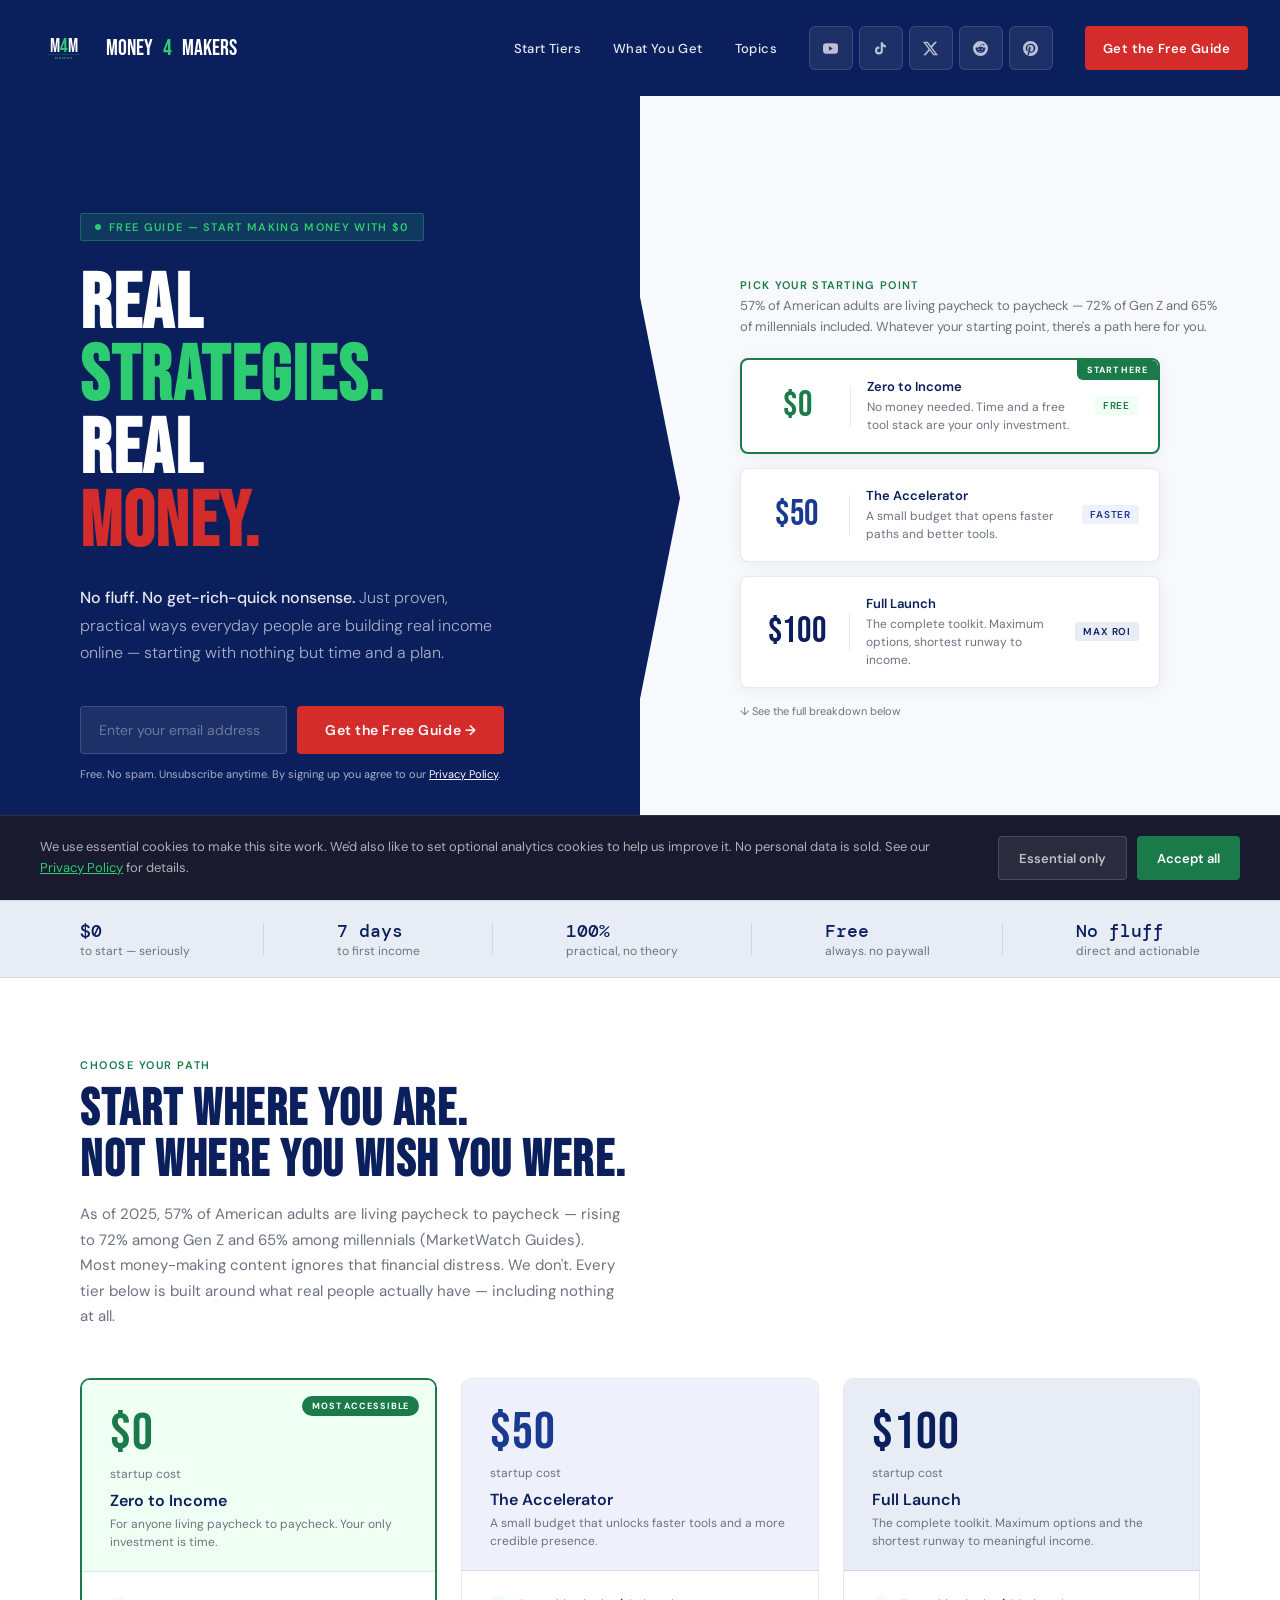
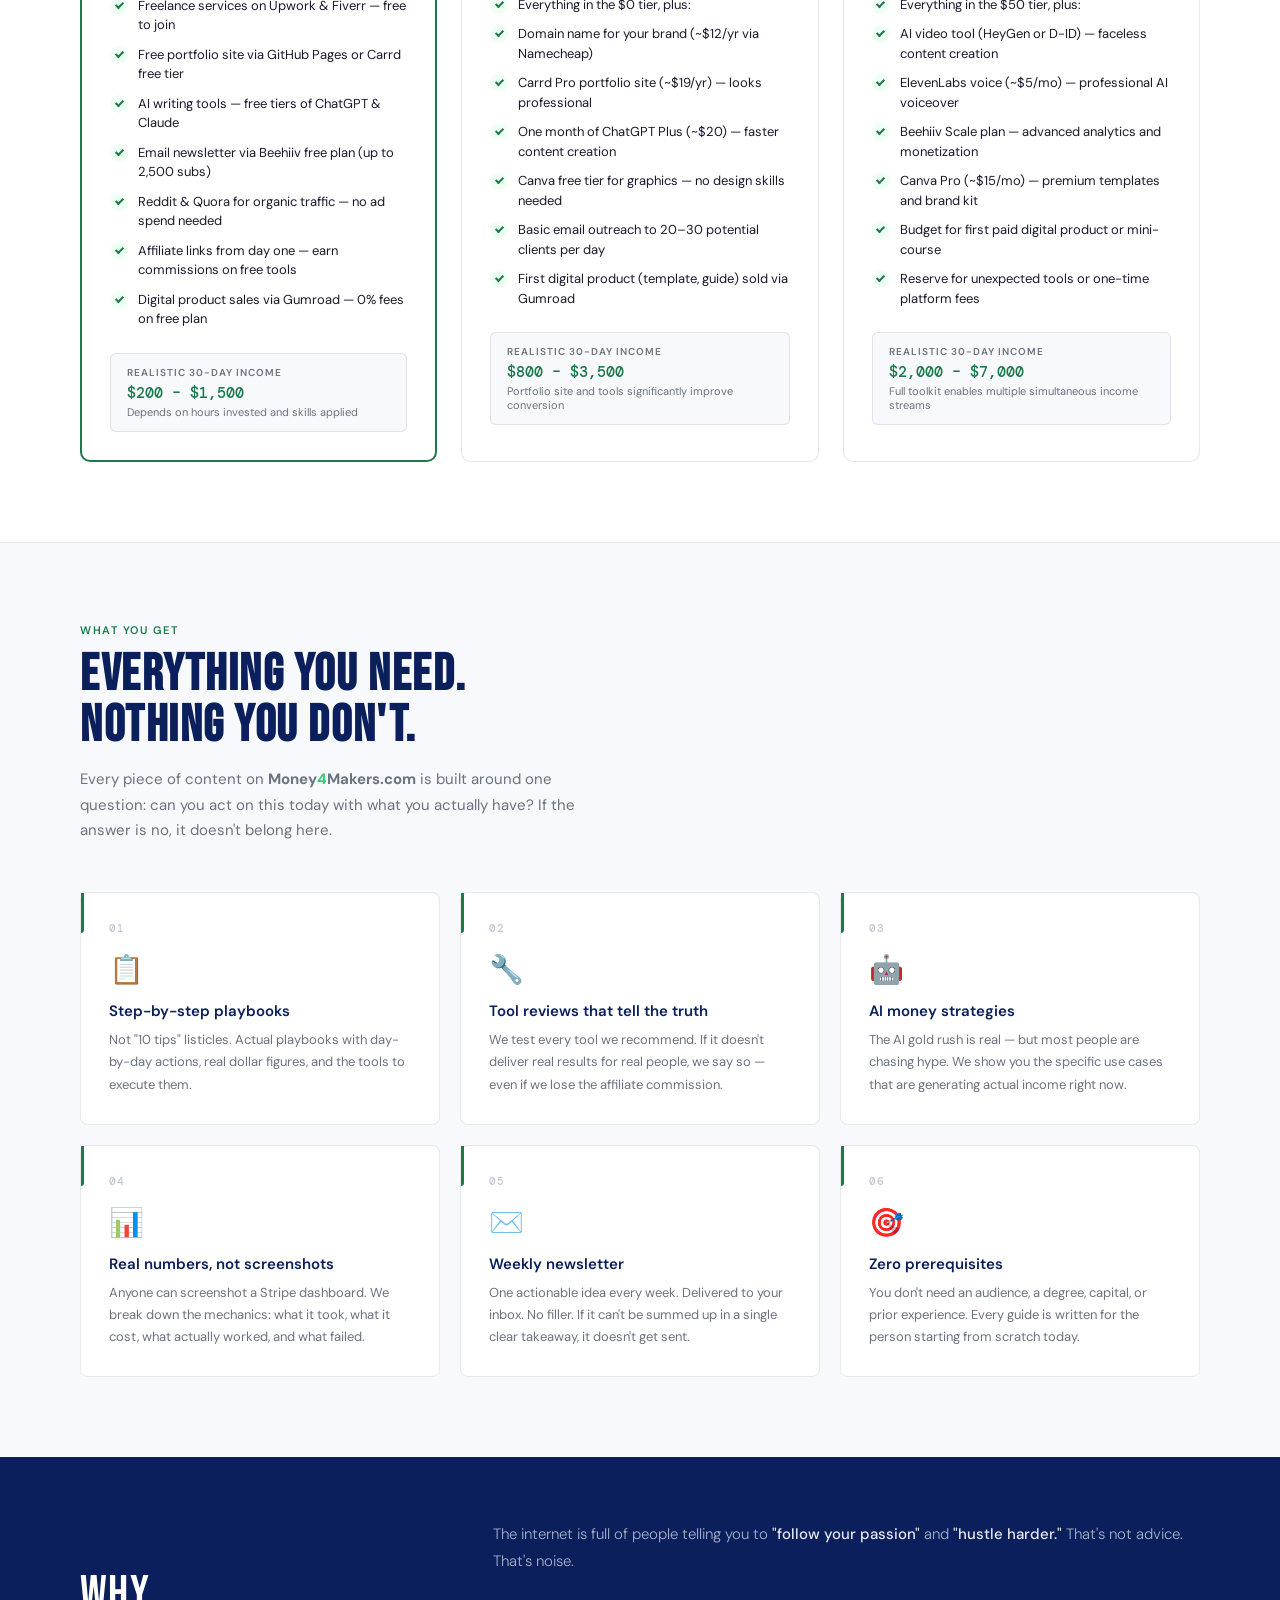
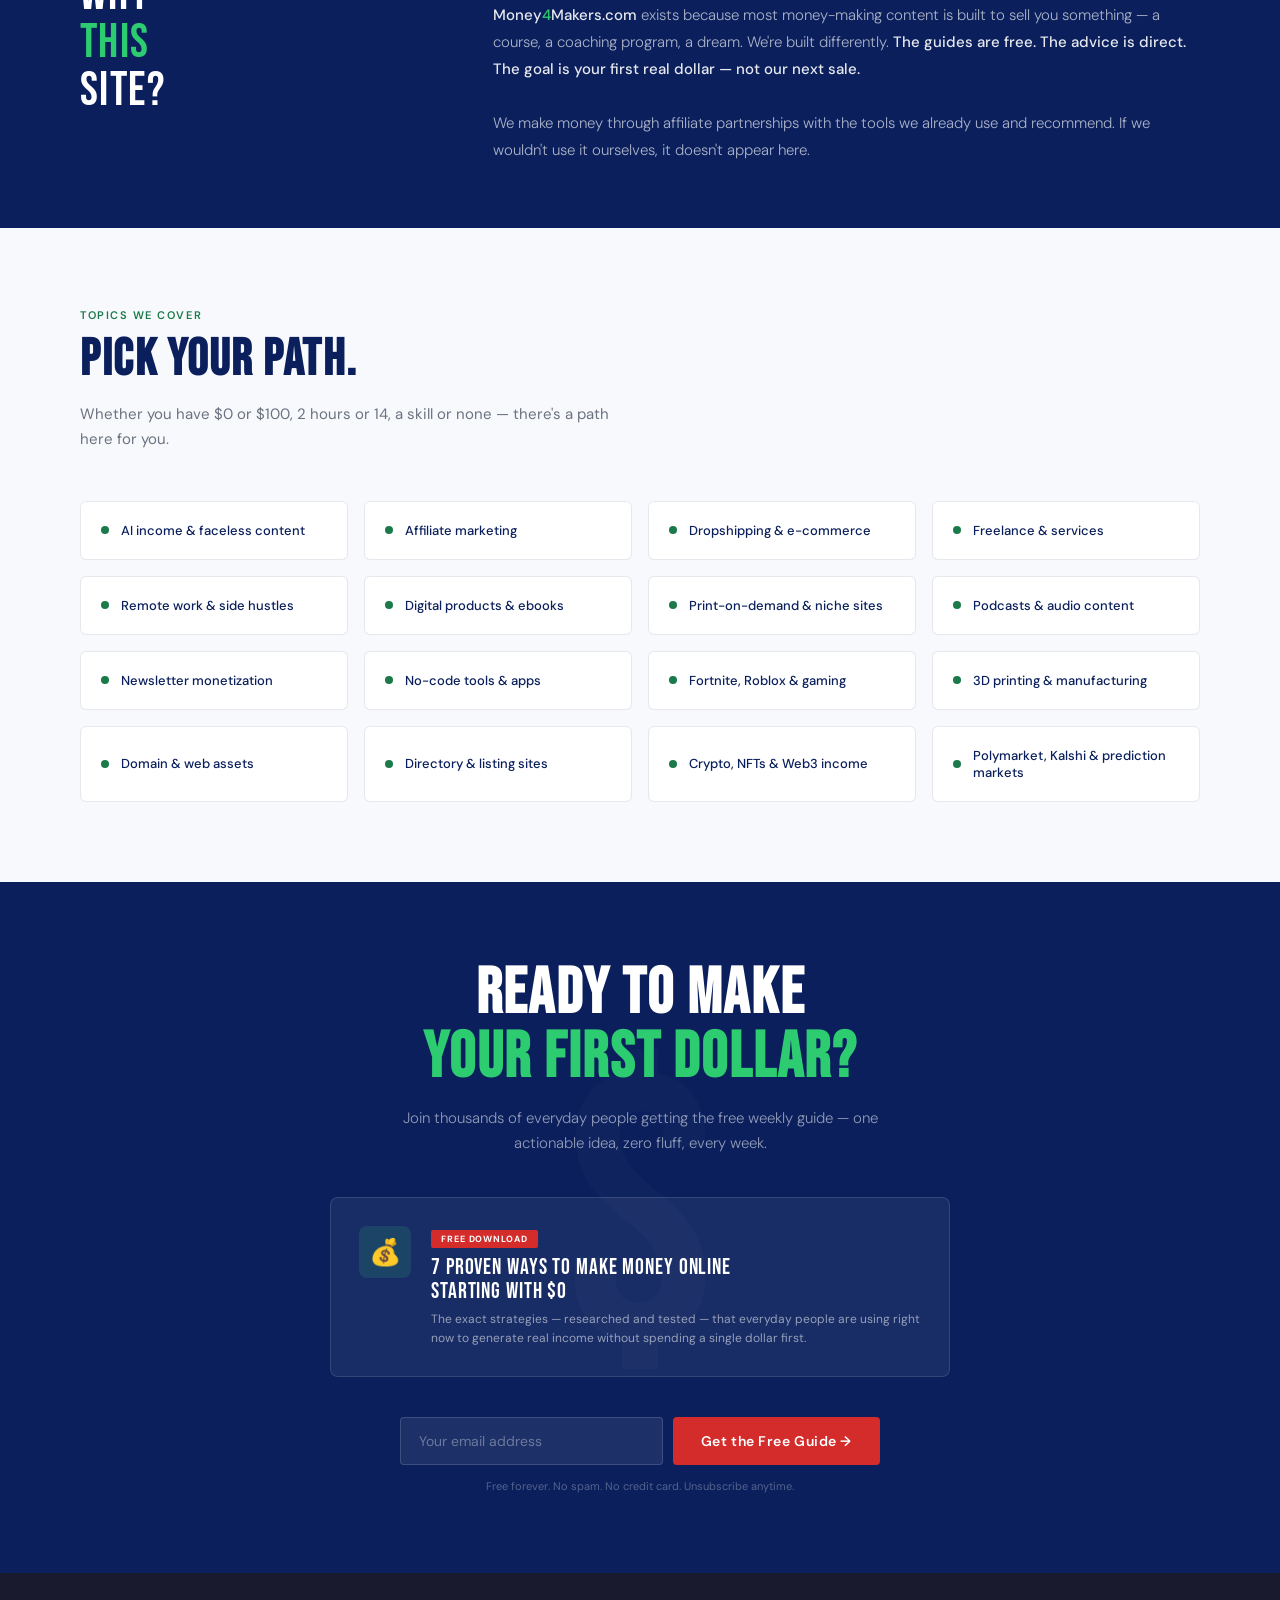
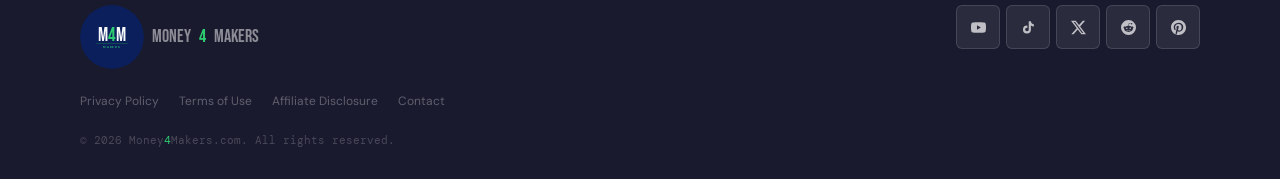
==== commit b9c177e8: "Update index.html Match Money4Makers logo markup and CSS exactly to legal pages — restore letter-spa" ====
--- a/index.html
+++ b/index.html
@@ -17,7 +17,7 @@
 
 <nav aria-label="Site navigation">
   <a href="#" class="nav-logo" aria-label="Money4Makers home">
-    <svg xmlns="http://www.w3.org/2000/svg" viewBox="0 0 400 400" width="64" height="64" style="border-radius:50%;flex-shrink:0;"><circle cx="200" cy="200" r="200" fill="#0A1F5C"/><text text-anchor="middle" x="200" y="228" font-family="'Bebas Neue', sans-serif" font-size="118" letter-spacing="-1"><tspan fill="#F8F9FC">M</tspan><tspan fill="#2ECC71">4</tspan><tspan fill="#F8F9FC">M</tspan></text><rect x="102" y="240" width="196" height="3" fill="#1A7A4A"/><text x="200" y="268" font-family="'DM Sans', sans-serif" font-size="18" fill="#2ECC71" text-anchor="middle" letter-spacing="6" font-weight="600">MAKERS</text></svg><span style="letter-spacing:0;word-spacing:0;">Money<span style="color:#2ECC71;">4</span>Makers</span></a>
+    <svg xmlns="http://www.w3.org/2000/svg" viewBox="0 0 400 400" width="64" height="64" style="border-radius:50%;flex-shrink:0;"><circle cx="200" cy="200" r="200" fill="#0A1F5C"/><text text-anchor="middle" x="200" y="228" font-family="'Bebas Neue', sans-serif" font-size="118" letter-spacing="-1"><tspan fill="#F8F9FC">M</tspan><tspan fill="#2ECC71">4</tspan><tspan fill="#F8F9FC">M</tspan></text><rect x="102" y="240" width="196" height="3" fill="#1A7A4A"/><text x="200" y="268" font-family="'DM Sans', sans-serif" font-size="18" fill="#2ECC71" text-anchor="middle" letter-spacing="6" font-weight="600">MAKERS</text></svg>Money<span>4</span>Makers</a>
   <ul class="nav-links">
     <li><a href="#tiers">Start Tiers</a></li>
     <li><a href="#what-you-get">What You Get</a></li>
@@ -284,7 +284,7 @@
 <footer>
   <div class="footer-left">
     <a href="#" class="footer-logo" aria-label="Money4Makers home">
-      <svg xmlns="http://www.w3.org/2000/svg" viewBox="0 0 400 400" width="64" height="64" style="border-radius:50%;flex-shrink:0;"><circle cx="200" cy="200" r="200" fill="#0A1F5C"/><text text-anchor="middle" x="200" y="228" font-family="'Bebas Neue', sans-serif" font-size="118" letter-spacing="-1"><tspan fill="#F8F9FC">M</tspan><tspan fill="#2ECC71">4</tspan><tspan fill="#F8F9FC">M</tspan></text><rect x="102" y="240" width="196" height="3" fill="#1A7A4A"/><text x="200" y="268" font-family="'DM Sans', sans-serif" font-size="18" fill="#2ECC71" text-anchor="middle" letter-spacing="6" font-weight="600">MAKERS</text></svg><span style="letter-spacing:0;word-spacing:0;">Money<span style="color:#2ECC71;">4</span>Makers</span></a>
+      <svg xmlns="http://www.w3.org/2000/svg" viewBox="0 0 400 400" width="64" height="64" style="border-radius:50%;flex-shrink:0;"><circle cx="200" cy="200" r="200" fill="#0A1F5C"/><text text-anchor="middle" x="200" y="228" font-family="'Bebas Neue', sans-serif" font-size="118" letter-spacing="-1"><tspan fill="#F8F9FC">M</tspan><tspan fill="#2ECC71">4</tspan><tspan fill="#F8F9FC">M</tspan></text><rect x="102" y="240" width="196" height="3" fill="#1A7A4A"/><text x="200" y="268" font-family="'DM Sans', sans-serif" font-size="18" fill="#2ECC71" text-anchor="middle" letter-spacing="6" font-weight="600">MAKERS</text></svg>Money<span>4</span>Makers</a>
     <ul class="footer-links">
       <li><a href="privacy-policy.html">Privacy Policy</a></li>
       <li><a href="terms-of-use.html">Terms of Use</a></li>
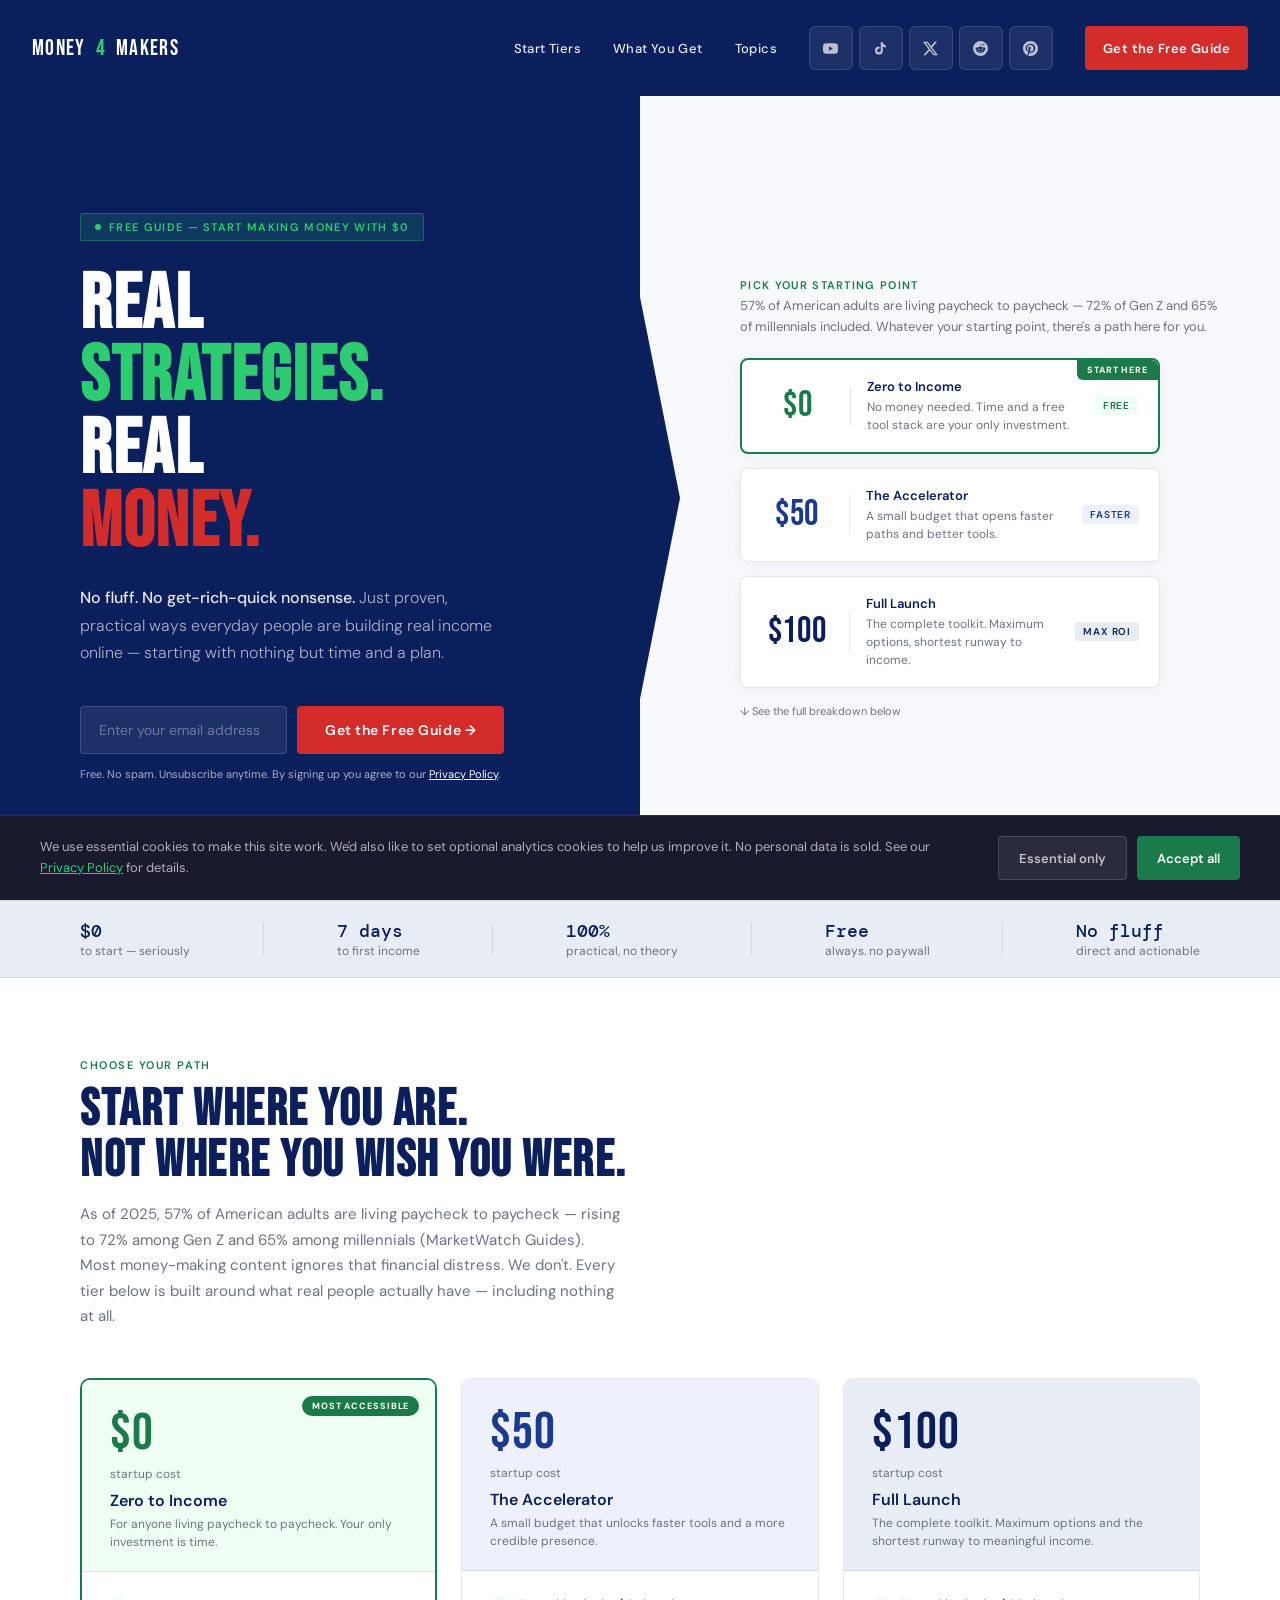
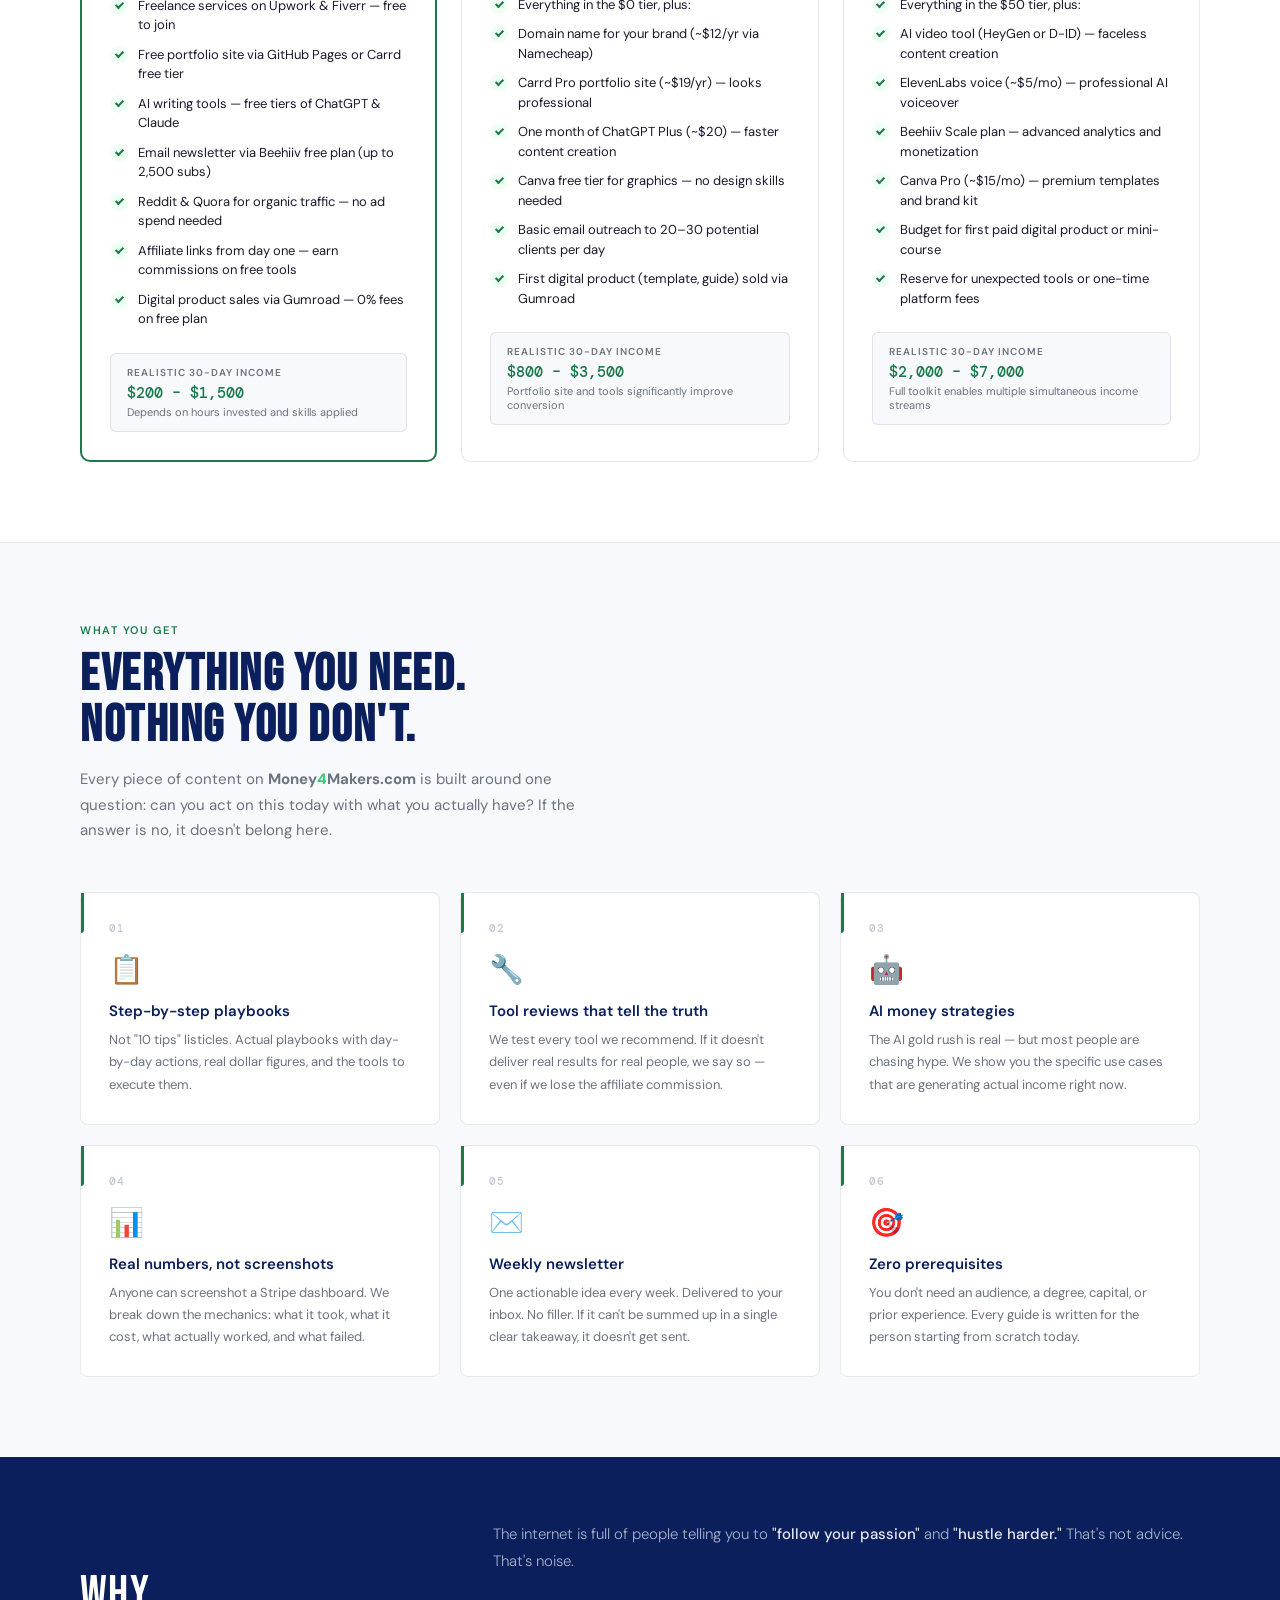
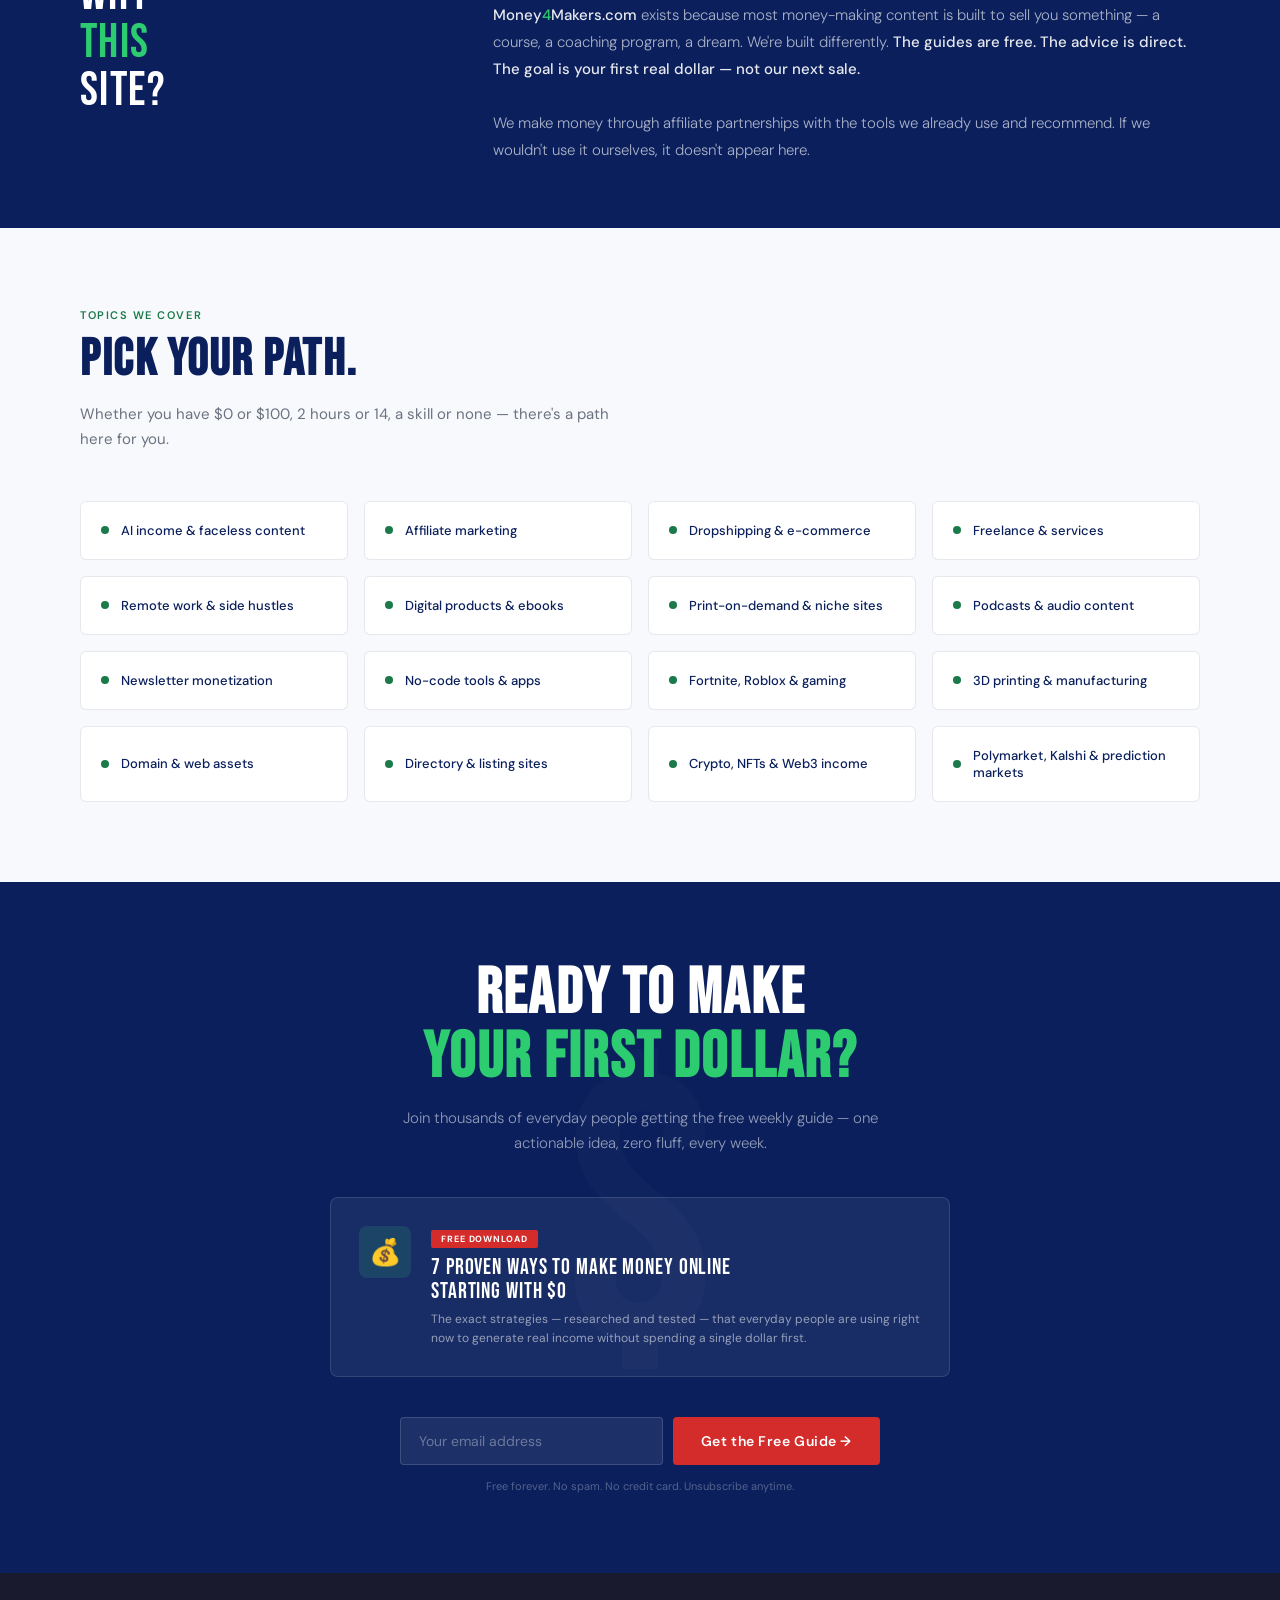
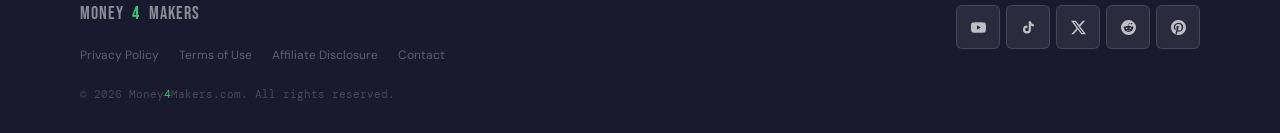
==== commit baac3a7a: "Update index.html Revert nav and footer to pre-avatar state; remove SVG avatar, restore original Mon" ====
--- a/index.html
+++ b/index.html
@@ -16,8 +16,7 @@
 <a href="#main-content" class="skip-link">Skip to main content</a>
 
 <nav aria-label="Site navigation">
-  <a href="#" class="nav-logo" aria-label="Money4Makers home">
-    <svg xmlns="http://www.w3.org/2000/svg" viewBox="0 0 400 400" width="64" height="64" style="border-radius:50%;flex-shrink:0;"><circle cx="200" cy="200" r="200" fill="#0A1F5C"/><text text-anchor="middle" x="200" y="228" font-family="'Bebas Neue', sans-serif" font-size="118" letter-spacing="-1"><tspan fill="#F8F9FC">M</tspan><tspan fill="#2ECC71">4</tspan><tspan fill="#F8F9FC">M</tspan></text><rect x="102" y="240" width="196" height="3" fill="#1A7A4A"/><text x="200" y="268" font-family="'DM Sans', sans-serif" font-size="18" fill="#2ECC71" text-anchor="middle" letter-spacing="6" font-weight="600">MAKERS</text></svg>Money<span>4</span>Makers</a>
+  <a href="#" class="nav-logo" aria-label="Money4Makers home">Money<span>4</span>Makers</a>
   <ul class="nav-links">
     <li><a href="#tiers">Start Tiers</a></li>
     <li><a href="#what-you-get">What You Get</a></li>
@@ -283,8 +282,7 @@
 
 <footer>
   <div class="footer-left">
-    <a href="#" class="footer-logo" aria-label="Money4Makers home">
-      <svg xmlns="http://www.w3.org/2000/svg" viewBox="0 0 400 400" width="64" height="64" style="border-radius:50%;flex-shrink:0;"><circle cx="200" cy="200" r="200" fill="#0A1F5C"/><text text-anchor="middle" x="200" y="228" font-family="'Bebas Neue', sans-serif" font-size="118" letter-spacing="-1"><tspan fill="#F8F9FC">M</tspan><tspan fill="#2ECC71">4</tspan><tspan fill="#F8F9FC">M</tspan></text><rect x="102" y="240" width="196" height="3" fill="#1A7A4A"/><text x="200" y="268" font-family="'DM Sans', sans-serif" font-size="18" fill="#2ECC71" text-anchor="middle" letter-spacing="6" font-weight="600">MAKERS</text></svg>Money<span>4</span>Makers</a>
+    <a href="#" class="footer-logo" aria-label="Money4Makers home">Money<span>4</span>Makers</a>
     <ul class="footer-links">
       <li><a href="privacy-policy.html">Privacy Policy</a></li>
       <li><a href="terms-of-use.html">Terms of Use</a></li>
--- a/styles.css
+++ b/styles.css
@@ -64,9 +64,7 @@
 .nav-logo {
   font-family: 'Bebas Neue', sans-serif;
   font-size: 22px;
-  letter-spacing: 0;
-  word-spacing: 0;
-  white-space: nowrap;
+  letter-spacing: 0.06em;
   color: #fff;
   text-decoration: none;
   display: flex;
@@ -599,7 +597,7 @@
   align-items: start;
 }
 .footer-left { display: flex; flex-direction: column; align-items: flex-start; gap: 10px; }
-.footer-logo { font-family: 'Bebas Neue', sans-serif; font-size: 18px; letter-spacing: 0; word-spacing: 0; white-space: nowrap; color: rgba(255,255,255,0.5); text-decoration: none; line-height: 1; display: flex; align-items: center; gap: 8px; }
+.footer-logo { font-family: 'Bebas Neue', sans-serif; font-size: 18px; letter-spacing: 0.06em; color: rgba(255,255,255,0.5); text-decoration: none; line-height: 1; display: flex; align-items: center; gap: 8px; }
 .footer-logo span { color: var(--green-bright); }
 .footer-links { display: flex; gap: 20px; list-style: none; flex-wrap: wrap; }
 .footer-links a {
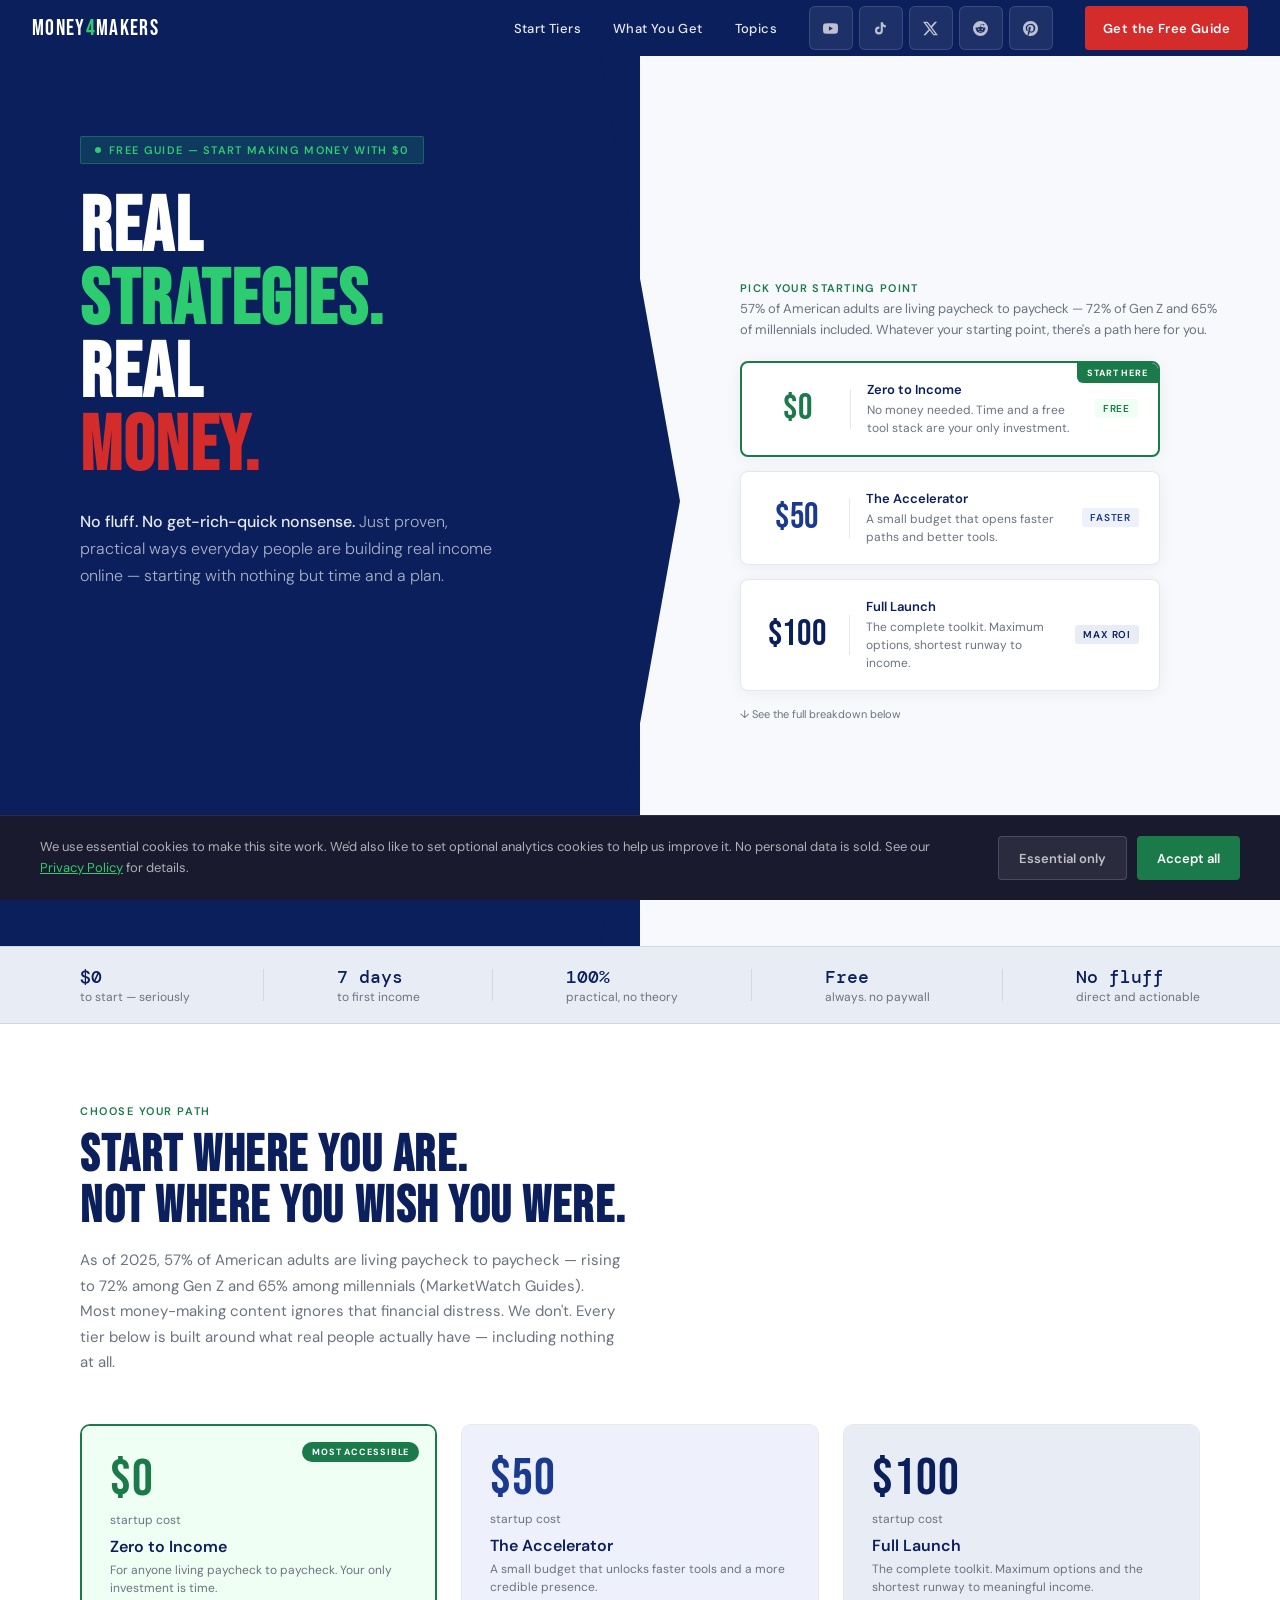
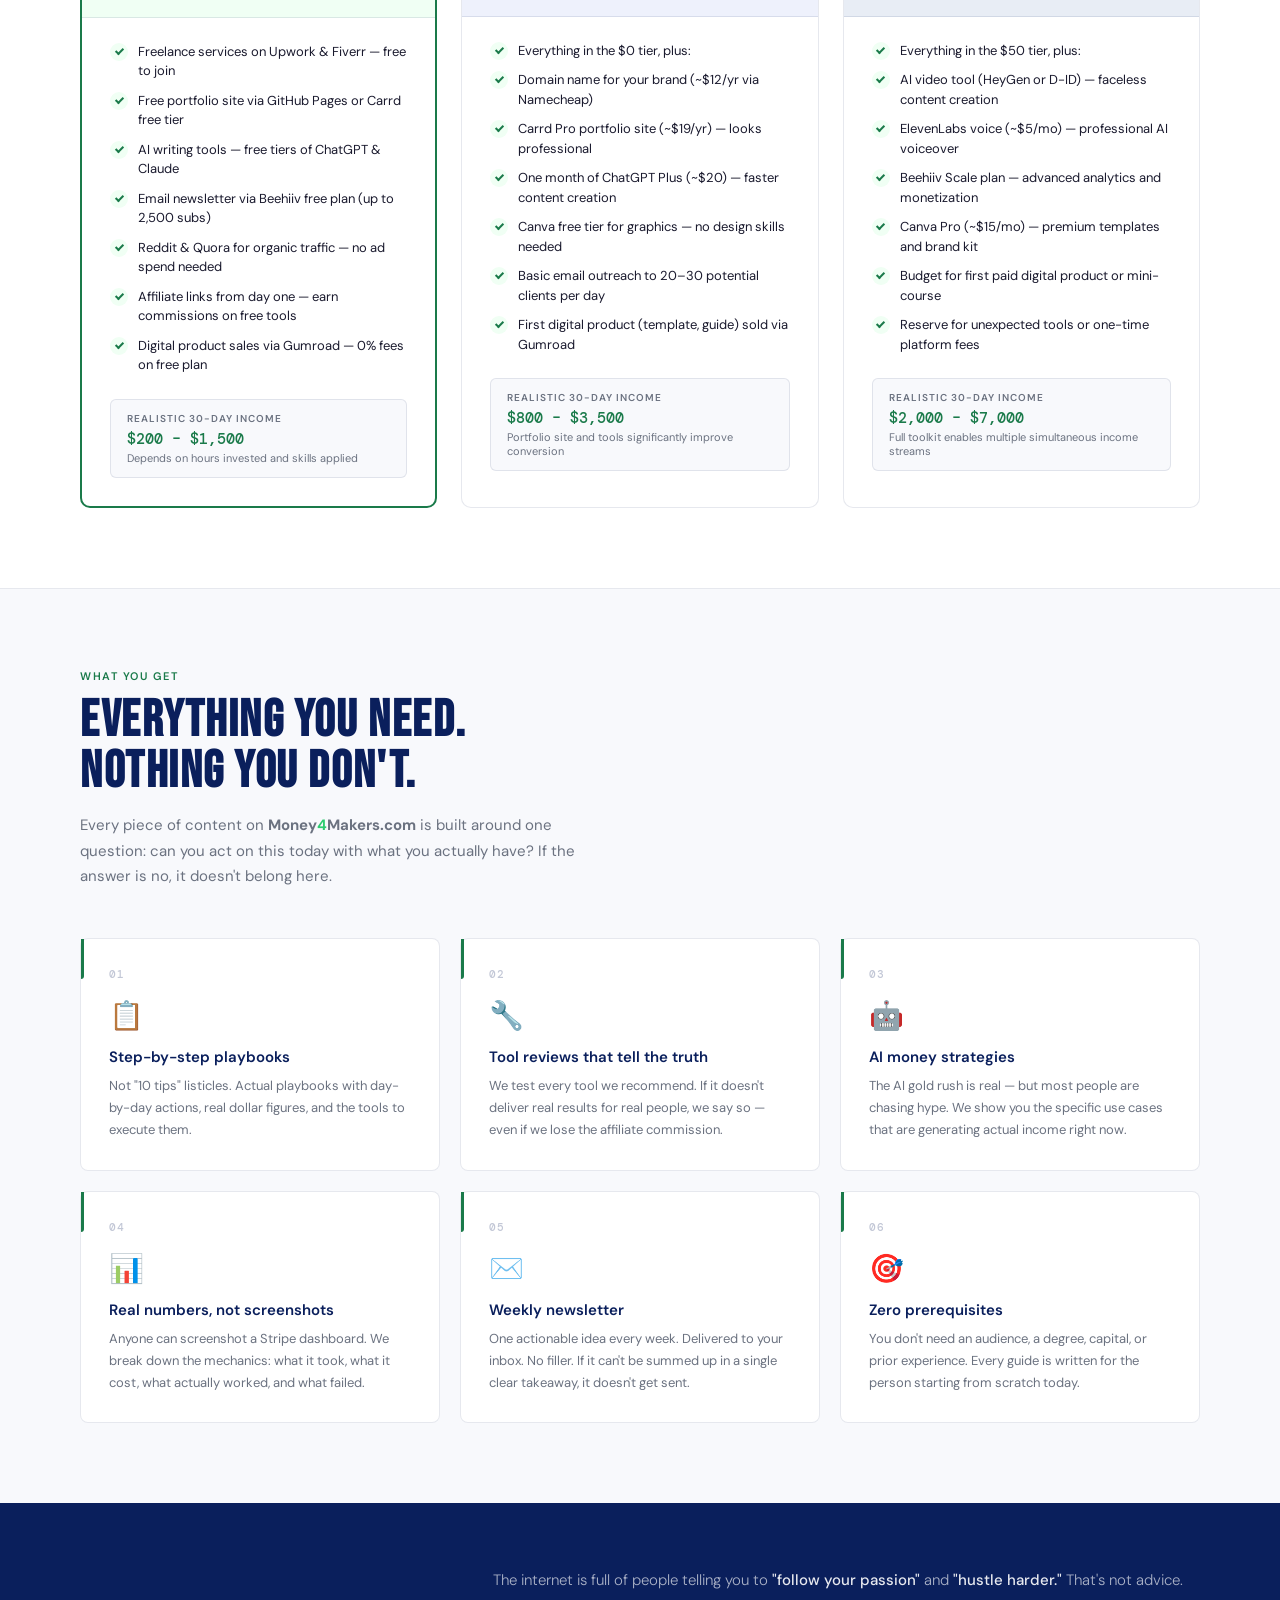
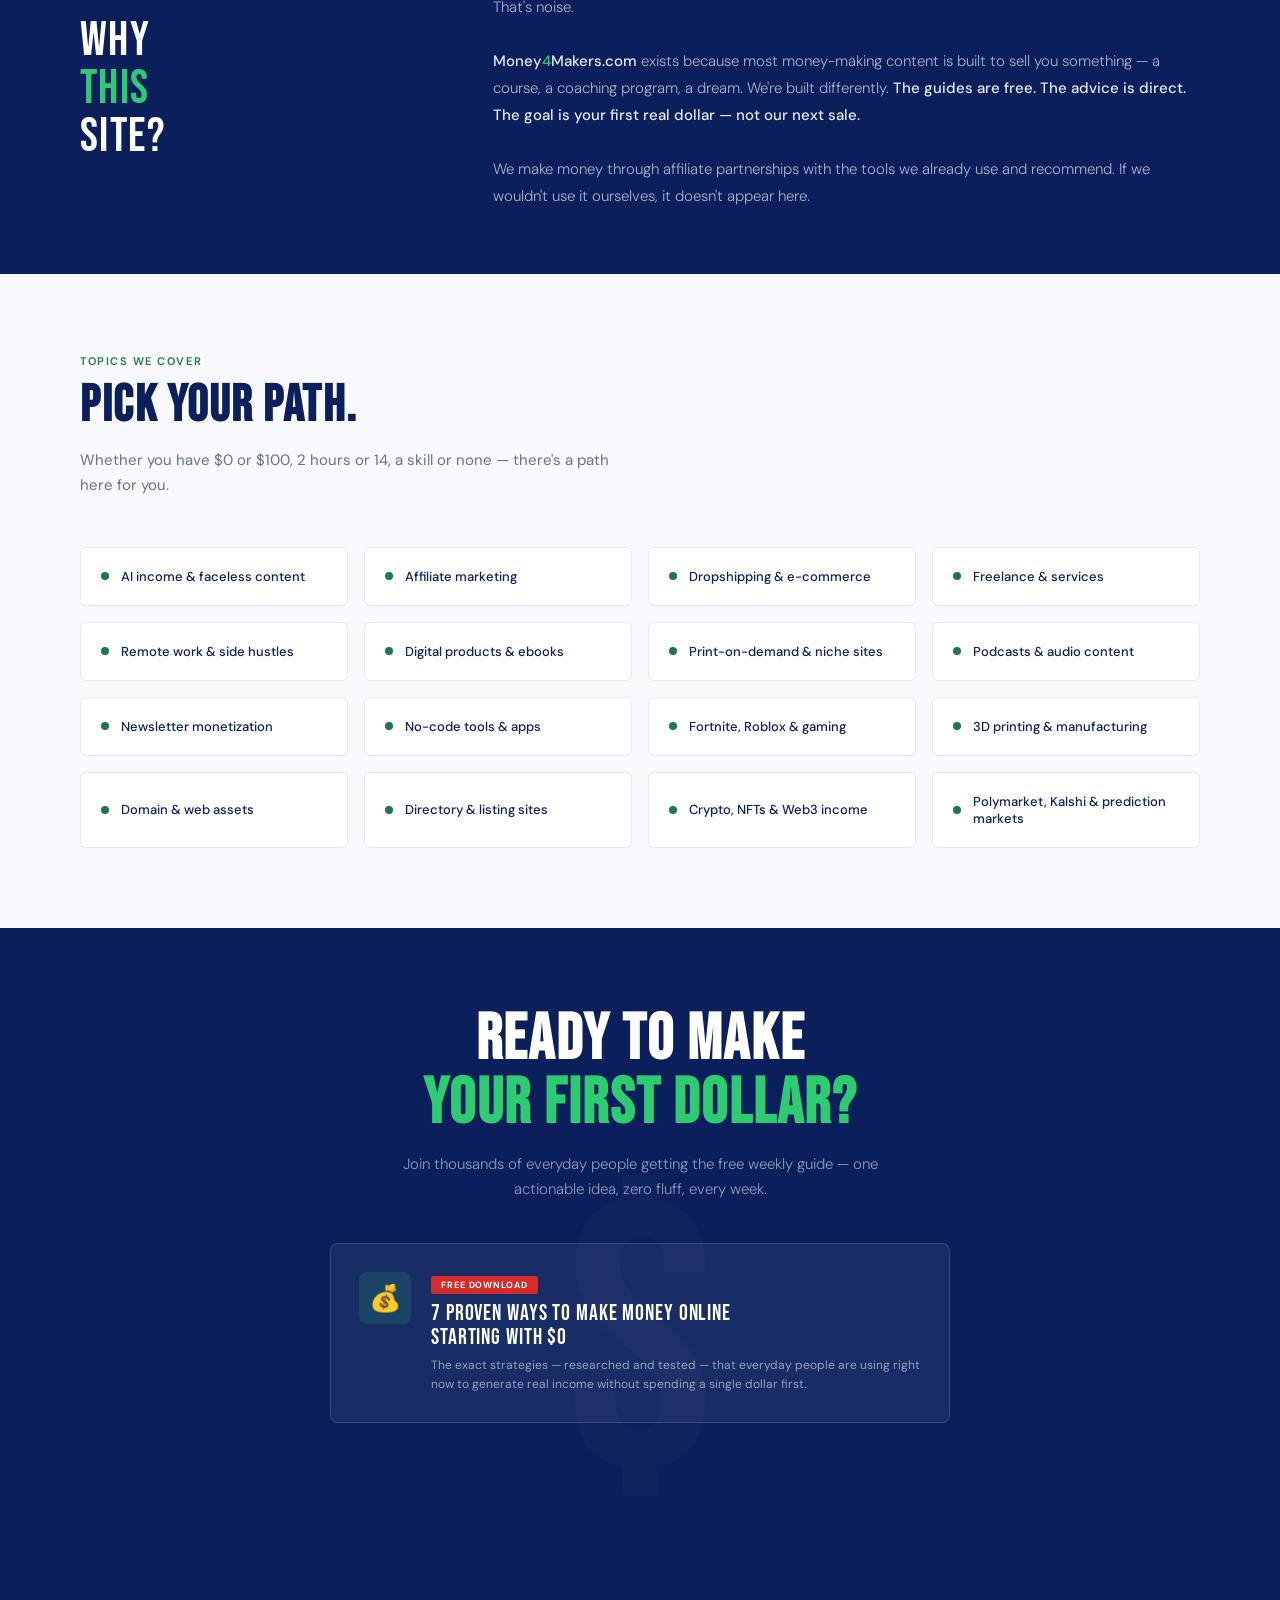
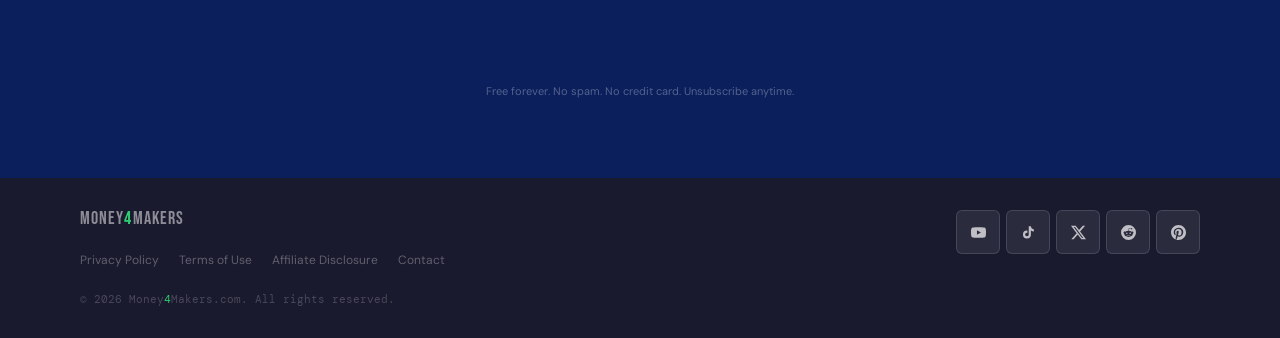
==== commit 8db8c068: "Update index.html Integrate Beehiiv subscribe form embed into hero and CTA signup forms; add attribu" ====
--- a/index.html
+++ b/index.html
@@ -10,6 +10,7 @@
 <link rel="preconnect" href="https://fonts.gstatic.com" crossorigin>
 <link href="https://fonts.googleapis.com/css2?family=Bebas+Neue&family=DM+Sans:ital,wght@0,300;0,400;0,500;0,600;1,300&family=DM+Mono:wght@400;500&display=swap" rel="stylesheet">
 <link rel="stylesheet" href="styles.css">
+<script async src="https://subscribe-forms.beehiiv.com/embed.js"></script>
 </head>
 <body>
 
@@ -69,11 +70,14 @@
         <strong>No fluff. No get-rich-quick nonsense.</strong> Just proven, practical ways everyday people are building real income online — starting with nothing but time and a plan.
       </p>
       <div id="signup" class="signup-form fade-up delay-3">
-        <div class="form-row">
-          <input type="email" id="heroEmail" placeholder="Enter your email address" aria-label="Email address" />
-          <button class="btn-primary" onclick="handleSignup('heroEmail', 'heroSuccess')">Get the Free Guide →</button>
-        </div>
-        <div class="success-msg" id="heroSuccess" role="status">✓ You're in. Check your inbox for the free guide.</div>
+        <iframe
+          src="https://subscribe-forms.beehiiv.com/f61e1db0-c300-41db-8a26-cabae5d8f6cf"
+          class="beehiiv-embed"
+          data-test-id="beehiiv-embed"
+          frameborder="0"
+          scrolling="no"
+          style="width:100%; height:207px; margin:0; border-radius:0px !important; background-color:transparent; box-shadow:none; max-width:100%;"
+        ></iframe>
         <p class="form-disclaimer">Free. No spam. Unsubscribe anytime. By signing up you agree to our <a href="privacy-policy.html">Privacy Policy</a>.</p>
       </div>
     </div>
@@ -271,10 +275,15 @@
       </div>
     </div>
     <div class="cta-form">
-      <input type="email" id="ctaEmail" placeholder="Your email address" aria-label="Email address" />
-      <button class="btn-primary" onclick="handleSignup('ctaEmail', 'ctaSuccess')">Get the Free Guide →</button>
-    </div>
-    <div class="success-msg" id="ctaSuccess" style="margin: 0 auto 14px; text-align: left;" role="status">✓ You're in. Check your inbox for the free guide.</div>
+      <iframe
+        src="https://subscribe-forms.beehiiv.com/f61e1db0-c300-41db-8a26-cabae5d8f6cf"
+        class="beehiiv-embed"
+        data-test-id="beehiiv-embed"
+        frameborder="0"
+        scrolling="no"
+        style="width:100%; height:207px; margin:0; border-radius:0px !important; background-color:transparent; box-shadow:none; max-width:100%;"
+      ></iframe>
+    </div>
     <p class="cta-disclaimer">Free forever. No spam. No credit card. Unsubscribe anytime.</p>
   </section>
 
@@ -311,5 +320,6 @@
 </div>
 
 <script src="scripts.js"></script>
+<script type="text/javascript" async src="https://subscribe-forms.beehiiv.com/attribution.js"></script>
 </body>
 </html>
--- a/styles.css
+++ b/styles.css
@@ -55,7 +55,7 @@
   z-index: 201;
   background: var(--navy);
   padding: 0 2rem;
-  height: 96px;
+  height: 56px;
   display: flex;
   align-items: center;
   justify-content: space-between;
@@ -67,9 +67,6 @@
   letter-spacing: 0.06em;
   color: #fff;
   text-decoration: none;
-  display: flex;
-  align-items: center;
-  gap: 10px;
 }
 .nav-logo span { color: var(--green-bright); }
 
@@ -109,7 +106,7 @@
 /* ── HERO ── */
 .hero {
   min-height: 100vh;
-  padding-top: 96px;
+  padding-top: 56px;
   display: grid;
   grid-template-columns: 1fr 1fr;
   position: relative;
@@ -597,7 +594,7 @@
   align-items: start;
 }
 .footer-left { display: flex; flex-direction: column; align-items: flex-start; gap: 10px; }
-.footer-logo { font-family: 'Bebas Neue', sans-serif; font-size: 18px; letter-spacing: 0.06em; color: rgba(255,255,255,0.5); text-decoration: none; line-height: 1; display: flex; align-items: center; gap: 8px; }
+.footer-logo { font-family: 'Bebas Neue', sans-serif; font-size: 18px; letter-spacing: 0.06em; color: rgba(255,255,255,0.5); text-decoration: none; line-height: 1; }
 .footer-logo span { color: var(--green-bright); }
 .footer-links { display: flex; gap: 20px; list-style: none; flex-wrap: wrap; }
 .footer-links a {
@@ -692,8 +689,8 @@
 .nav-mobile-drawer {
   display: none;
   position: fixed;
-  top: 96px; left: 0; right: 0;
-  height: calc(100vh - 96px);
+  top: 56px; left: 0; right: 0;
+  height: calc(100vh - 56px);
   background: var(--navy);
   border-top: 1px solid rgba(255,255,255,0.08);
   z-index: 200;
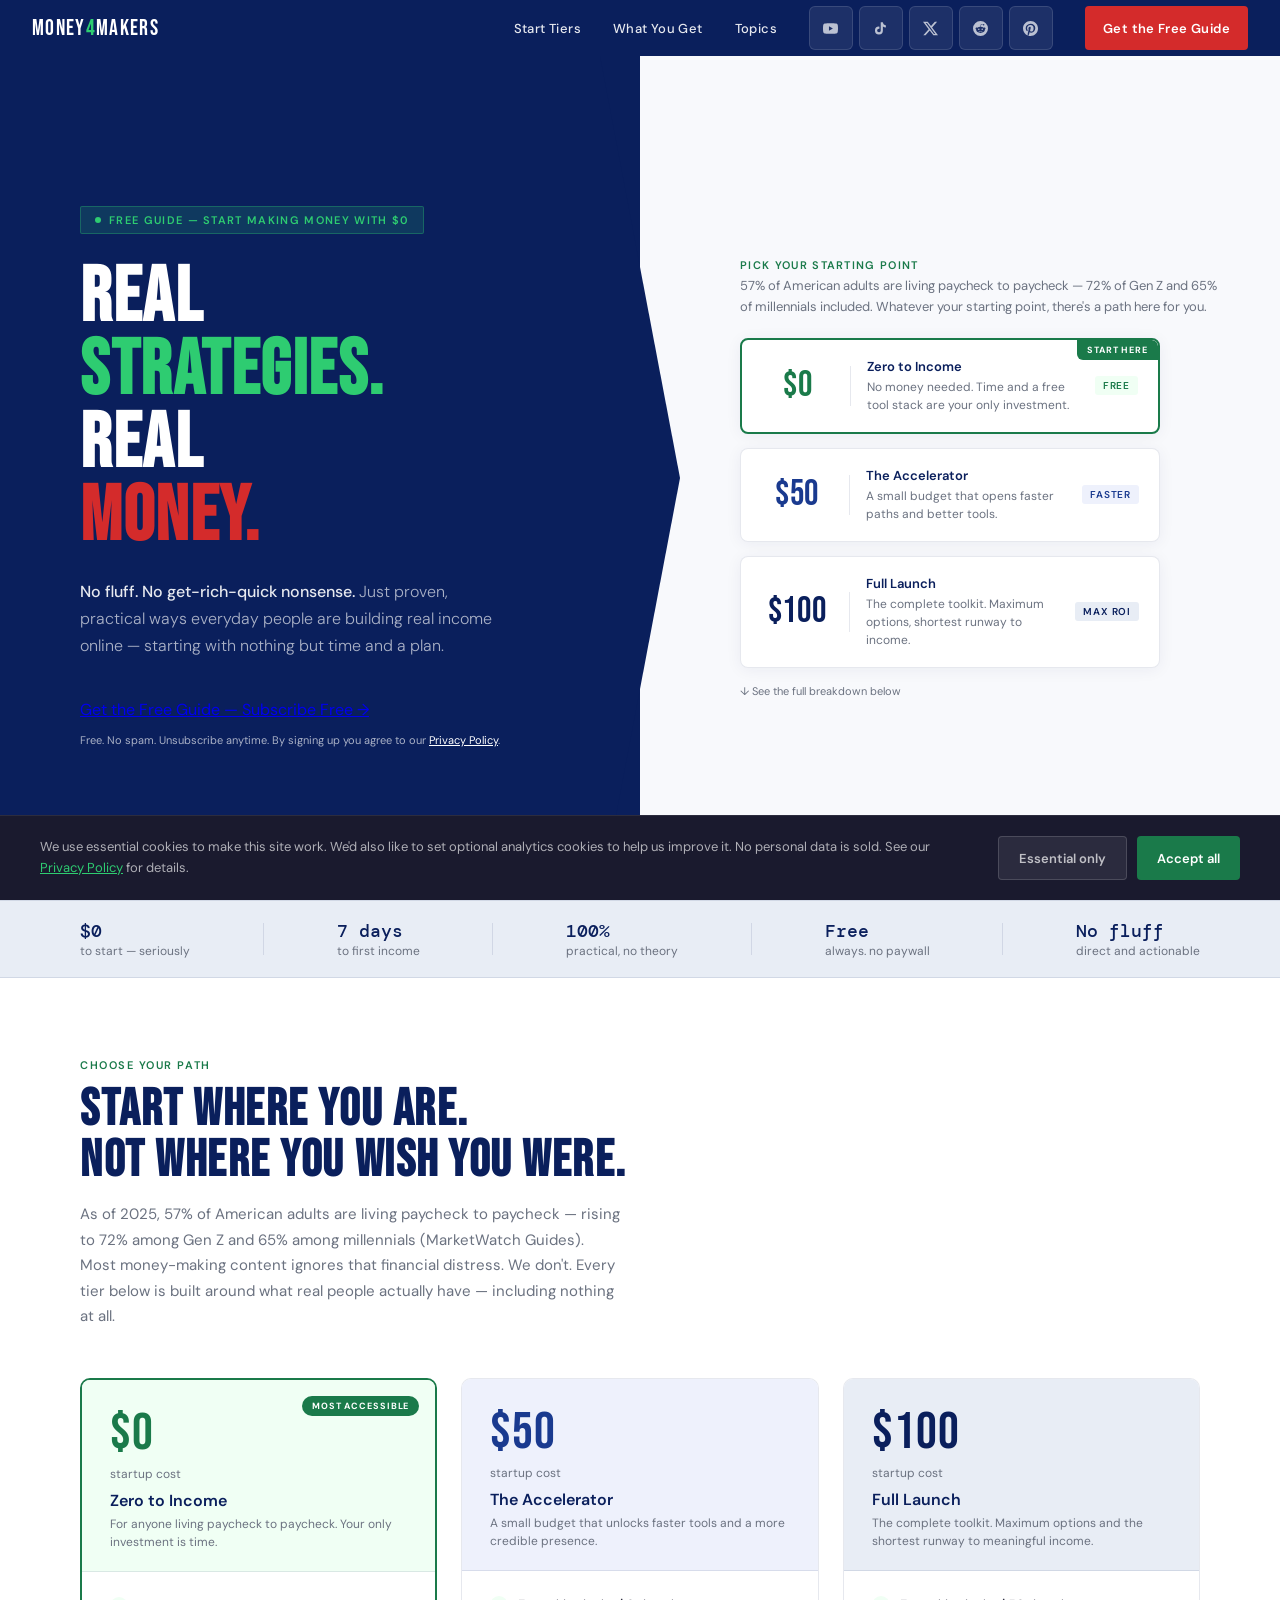
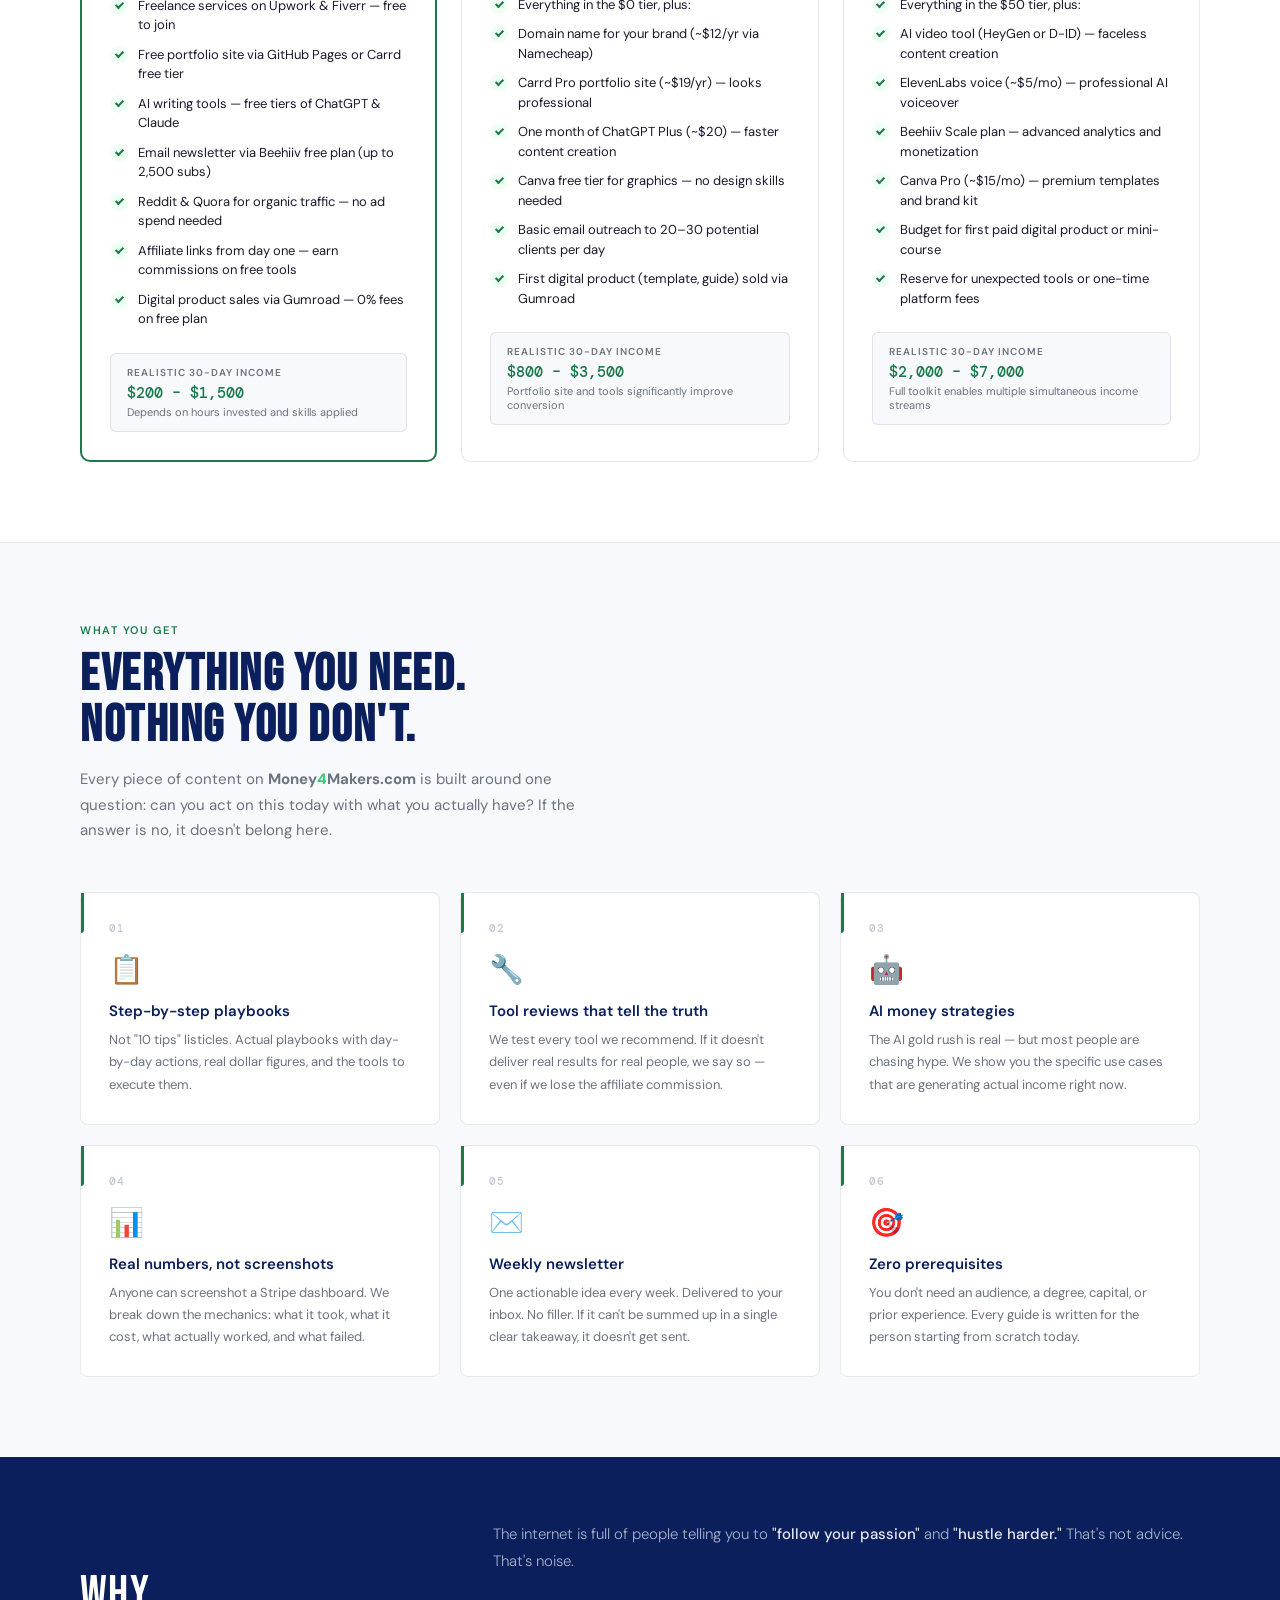
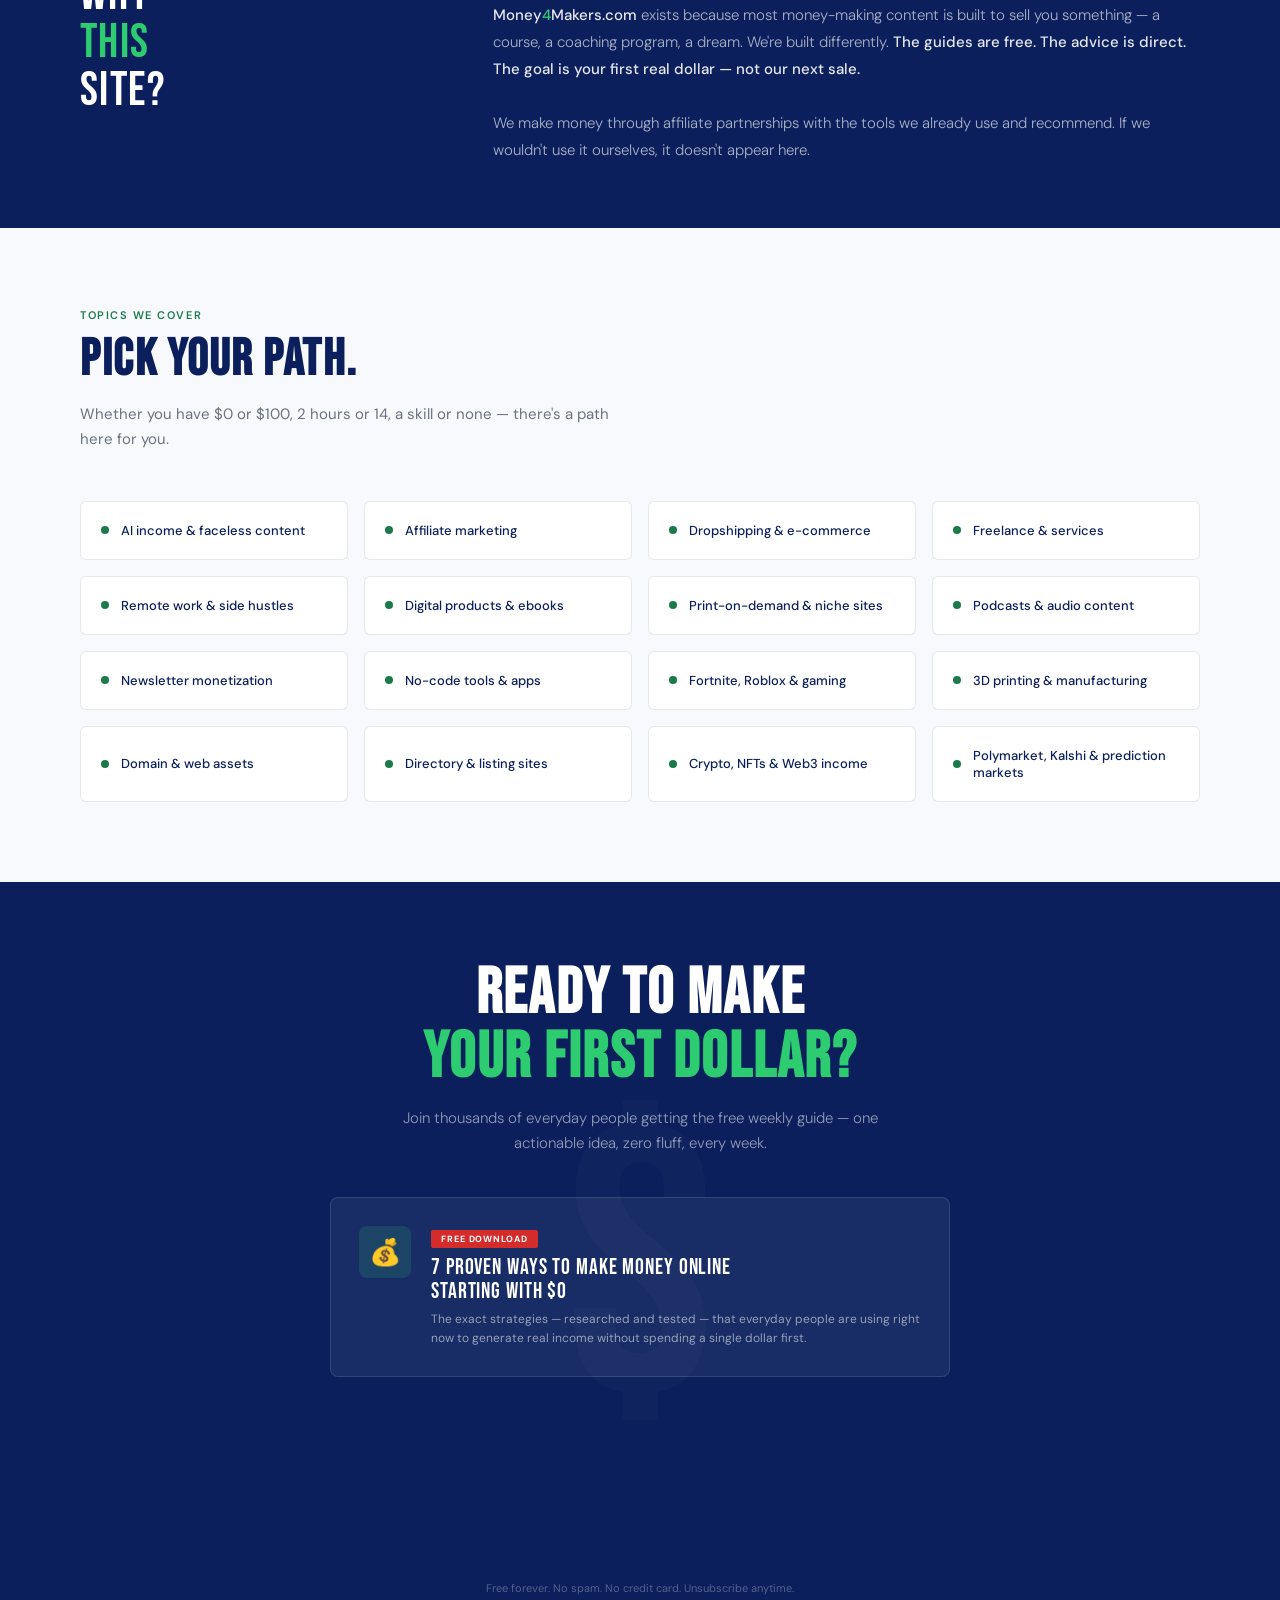
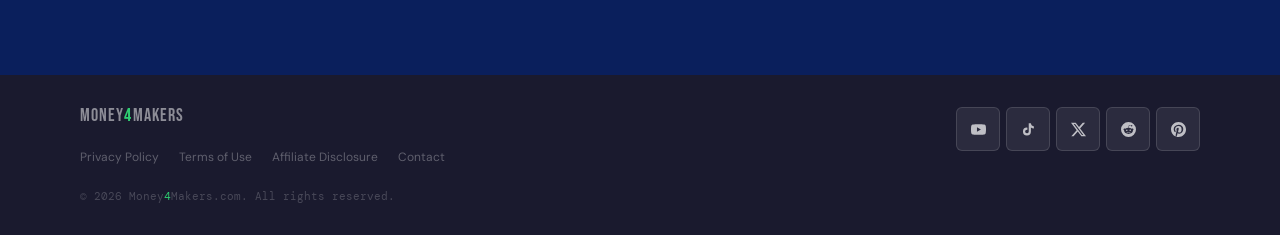
==== commit 3355bd24: "Update index.html Replace hero iframe with native subscribe button; wrap CTA embed in styled card co" ====
--- a/index.html
+++ b/index.html
@@ -70,14 +70,7 @@
         <strong>No fluff. No get-rich-quick nonsense.</strong> Just proven, practical ways everyday people are building real income online — starting with nothing but time and a plan.
       </p>
       <div id="signup" class="signup-form fade-up delay-3">
-        <iframe
-          src="https://subscribe-forms.beehiiv.com/f61e1db0-c300-41db-8a26-cabae5d8f6cf"
-          class="beehiiv-embed"
-          data-test-id="beehiiv-embed"
-          frameborder="0"
-          scrolling="no"
-          style="width:100%; height:207px; margin:0; border-radius:0px !important; background-color:transparent; box-shadow:none; max-width:100%;"
-        ></iframe>
+        <a href="https://money4makers.beehiiv.com/subscribe" target="_blank" rel="noopener" class="btn-hero-subscribe">Get the Free Guide — Subscribe Free →</a>
         <p class="form-disclaimer">Free. No spam. Unsubscribe anytime. By signing up you agree to our <a href="privacy-policy.html">Privacy Policy</a>.</p>
       </div>
     </div>
@@ -275,14 +268,15 @@
       </div>
     </div>
     <div class="cta-form">
-      <iframe
-        src="https://subscribe-forms.beehiiv.com/f61e1db0-c300-41db-8a26-cabae5d8f6cf"
-        class="beehiiv-embed"
-        data-test-id="beehiiv-embed"
-        frameborder="0"
-        scrolling="no"
-        style="width:100%; height:207px; margin:0; border-radius:0px !important; background-color:transparent; box-shadow:none; max-width:100%;"
-      ></iframe>
+      <div class="beehiiv-embed-wrapper">
+        <iframe
+          src="https://subscribe-forms.beehiiv.com/f61e1db0-c300-41db-8a26-cabae5d8f6cf"
+          class="beehiiv-embed"
+          data-test-id="beehiiv-embed"
+          frameborder="0"
+          scrolling="no"
+        ></iframe>
+      </div>
     </div>
     <p class="cta-disclaimer">Free forever. No spam. No credit card. Unsubscribe anytime.</p>
   </section>
--- a/styles.css
+++ b/styles.css
@@ -184,30 +184,32 @@
 }
 .hero-sub strong { color: rgba(255,255,255,0.9); font-weight: 500; }
 
+/* ── SIGNUP FORM (hero) ── */
 .signup-form {
   display: flex;
   flex-direction: column;
   gap: 12px;
-  max-width: 420px;
-}
-
-.form-row { display: flex; gap: 10px; }
-
-.signup-form input {
-  flex: 1;
-  background: rgba(255,255,255,0.08);
-  border: 1px solid rgba(255,255,255,0.15);
-  color: #fff;
-  padding: 14px 18px;
-  font-family: 'DM Sans', sans-serif;
-  font-size: 14px;
-  border-radius: 4px;
-  outline: none;
-  transition: border-color 0.2s;
-  min-height: 44px;
-}
-.signup-form input::placeholder { color: rgba(255,255,255,0.35); }
-.signup-form input:focus { border-color: var(--green-bright); }
+  max-width: 480px;
+}
+
+/* ── BEEHIIV EMBED ── */
+.beehiiv-embed {
+  display: block;
+  width: 100% !important;
+  max-width: 100% !important;
+  min-height: 80px;
+  border: none !important;
+  background: transparent !important;
+}
+.signup-form .beehiiv-embed { max-width: 480px; }
+.cta-form .beehiiv-embed { max-width: 540px; margin: 0 auto; display: block; }
+
+.form-disclaimer {
+  font-size: 11px;
+  color: rgba(255,255,255,0.65);
+  line-height: 1.6;
+}
+.form-disclaimer a { color: #fff; text-decoration: underline; }
 
 .btn-primary {
   background: var(--red);
@@ -227,13 +229,6 @@
 .btn-primary:hover { background: #b52222; }
 .btn-primary:active { transform: scale(0.98); }
 
-.form-disclaimer {
-  font-size: 11px;
-  color: rgba(255,255,255,0.65);
-  line-height: 1.6;
-}
-.form-disclaimer a { color: #fff; text-decoration: underline; }
-
 .hero-right {
   background: var(--white);
   padding: 80px 60px 80px 100px;
@@ -517,22 +512,7 @@
 .guide-title { font-family: 'Bebas Neue', sans-serif; font-size: 22px; letter-spacing: 0.04em; color: #fff; line-height: 1.1; margin-bottom: 6px; }
 .guide-desc { font-size: 12px; color: rgba(255,255,255,0.55); line-height: 1.6; }
 
-.cta-form { display: flex; gap: 10px; max-width: 480px; margin: 0 auto 14px; justify-content: center; }
-.cta-form input {
-  flex: 1;
-  background: rgba(255,255,255,0.08);
-  border: 1px solid rgba(255,255,255,0.15);
-  color: #fff;
-  padding: 14px 18px;
-  font-family: 'DM Sans', sans-serif;
-  font-size: 14px;
-  border-radius: 4px;
-  outline: none;
-  transition: border-color 0.2s;
-  min-height: 44px;
-}
-.cta-form input::placeholder { color: rgba(255,255,255,0.35); }
-.cta-form input:focus { border-color: var(--green-bright); }
+.cta-form { max-width: 540px; margin: 0 auto 14px; }
 .cta-disclaimer { font-size: 11px; color: rgba(255,255,255,0.3); position: relative; }
 
 /* ── SOCIAL ICONS ── */
@@ -785,8 +765,6 @@
   .hero-headline { font-size: clamp(48px, 8vw, 64px); }
   .hero-sub { font-size: 15px; max-width: 100%; }
   .signup-form { max-width: 100%; }
-  .form-row { flex-direction: column; }
-  .btn-primary { width: 100%; }
   .proof-bar { padding: 14px 24px; gap: 12px; justify-content: flex-start; }
   .proof-divider { display: none; }
   .proof-item { flex: 0 0 calc(50% - 6px); }
@@ -802,9 +780,7 @@
   .cta-section { padding: 48px 24px; }
   .guide-card { padding: 20px; }
   .guide-card-inner { flex-direction: column; gap: 14px; }
-  .cta-form { flex-direction: column; max-width: 100%; }
-  .cta-form input { width: 100%; }
-  .cta-form .btn-primary { width: 100%; }
+  .cta-form { max-width: 100%; }
   footer { padding: 24px; grid-template-columns: 1fr; gap: 16px; }
   .footer-right { justify-content: flex-start; }
   .footer-links { gap: 12px; }
@@ -824,9 +800,6 @@
   .hero-headline { font-size: clamp(44px, 11vw, 58px); }
   .hero-sub { font-size: 14px; max-width: 100%; margin-bottom: 28px; }
   .signup-form { max-width: 100%; }
-  .form-row { flex-direction: column; gap: 8px; }
-  .signup-form input { font-size: 16px; }
-  .btn-primary { width: 100%; }
   .hero-tiers { max-width: 100%; }
   .hero-tier-card { padding: 14px 16px; gap: 12px; }
   .tier-amount { font-size: 28px; min-width: 56px; }
@@ -860,9 +833,7 @@
   .guide-card-inner { flex-direction: column; gap: 14px; }
   .guide-icon { width: 44px; height: 44px; font-size: 22px; }
   .guide-title { font-size: 18px; }
-  .cta-form { flex-direction: column; max-width: 100%; gap: 8px; }
-  .cta-form input { width: 100%; font-size: 16px; }
-  .cta-form .btn-primary { width: 100%; }
+  .cta-form { max-width: 100%; }
   footer { padding: 24px 20px; grid-template-columns: 1fr; gap: 16px; }
   .footer-right { justify-content: flex-start; }
   .footer-links { gap: 8px; }
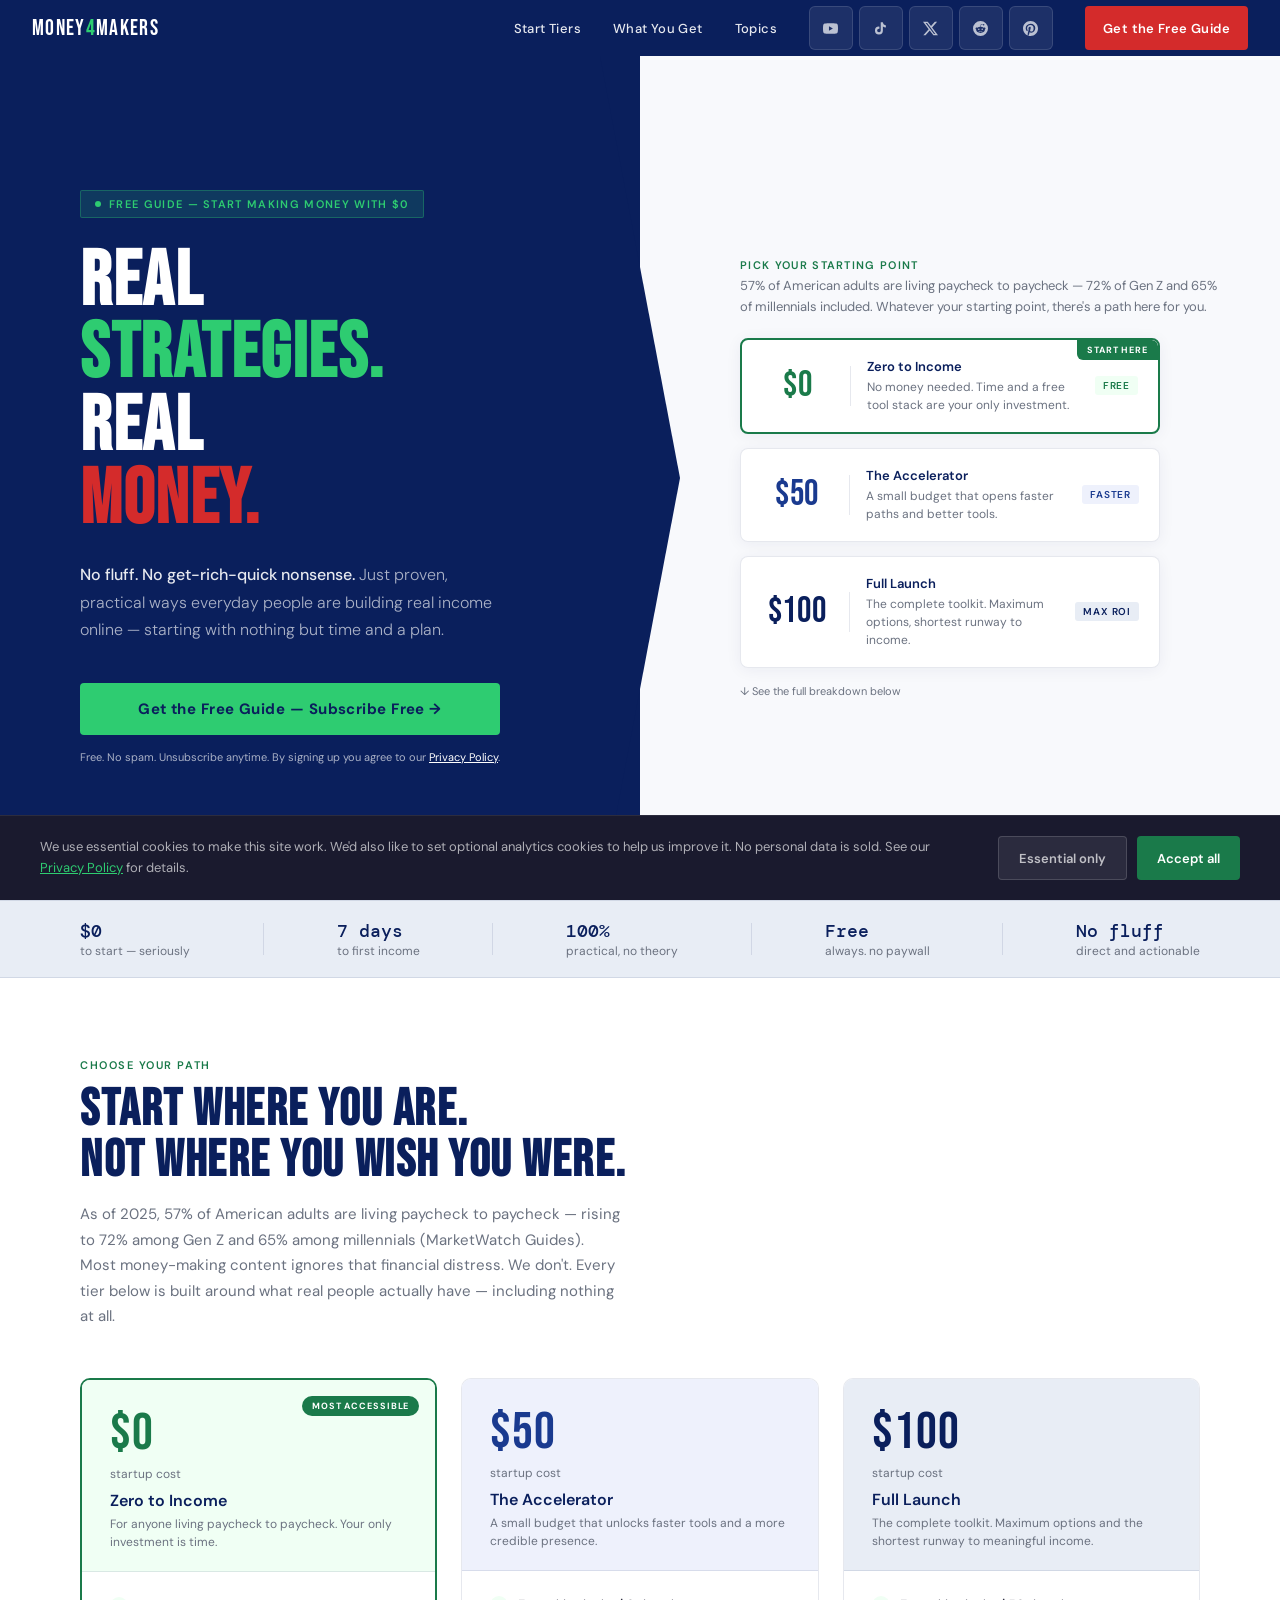
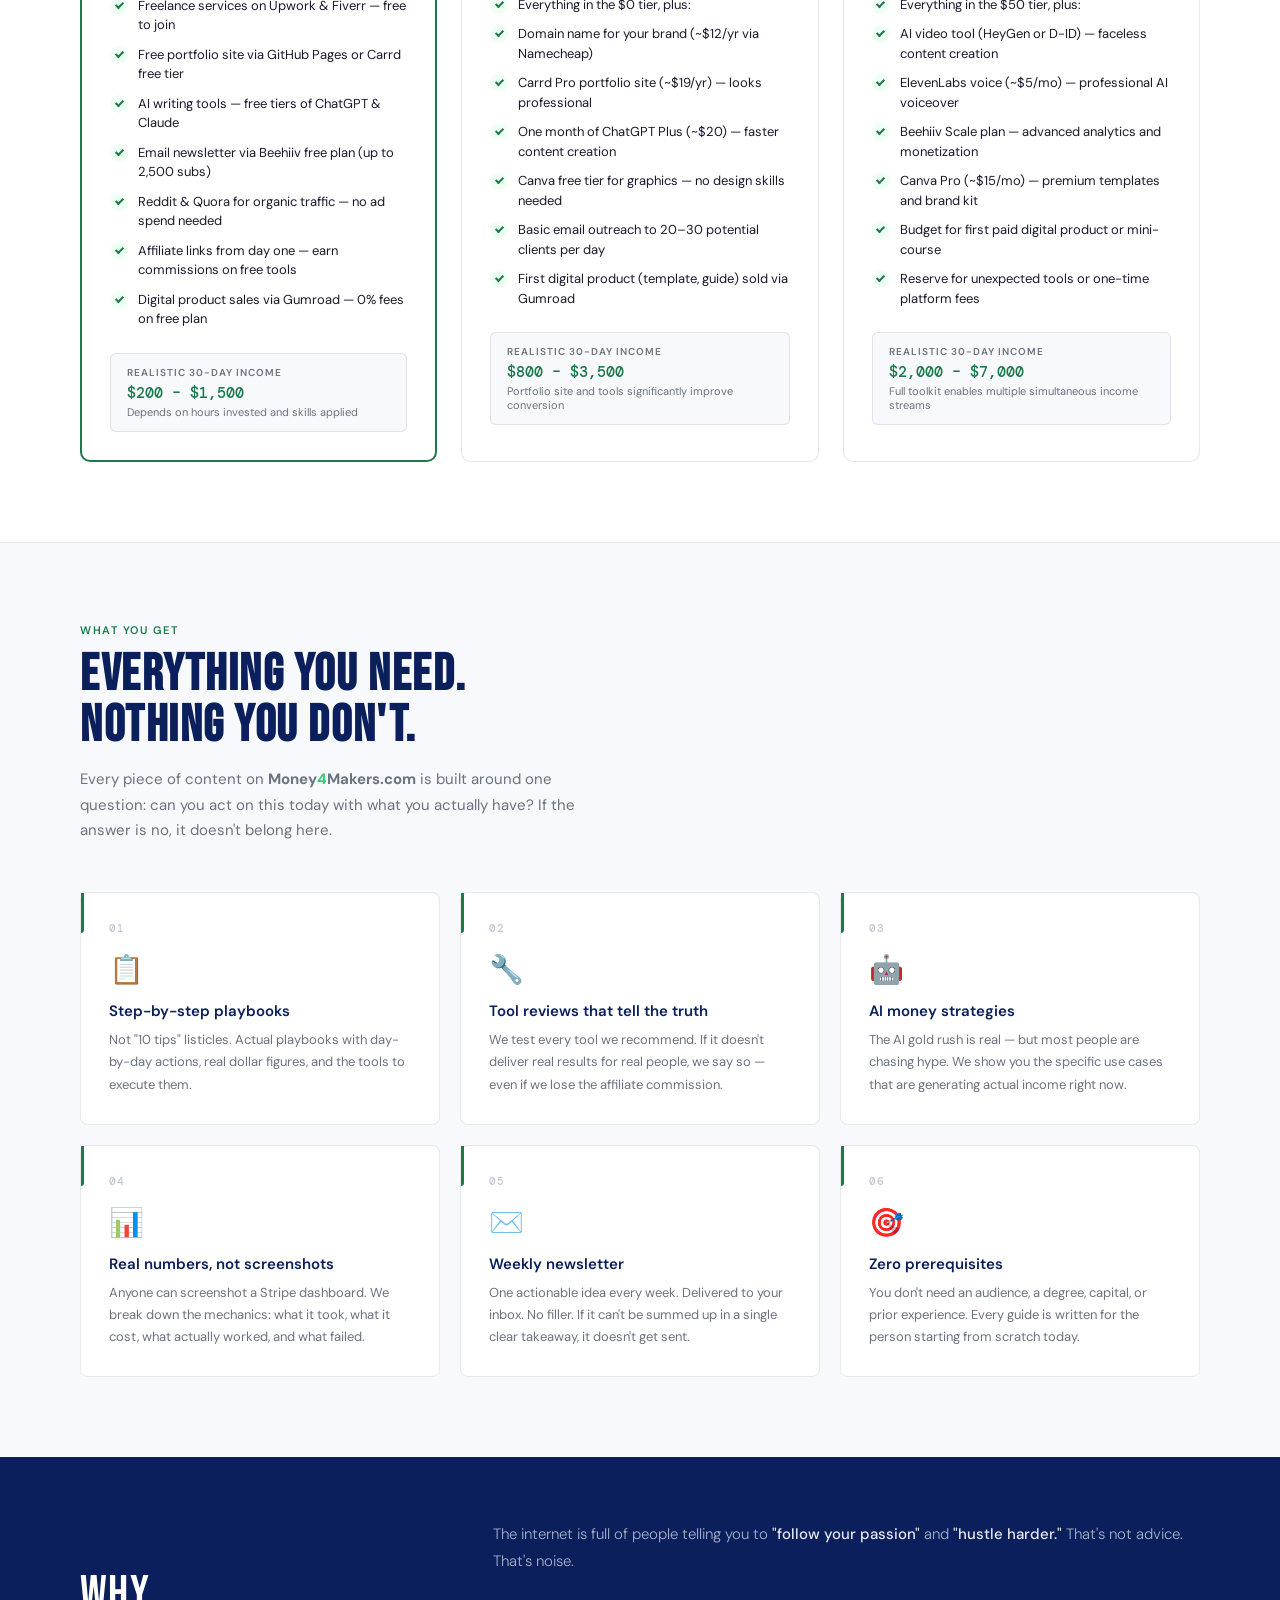
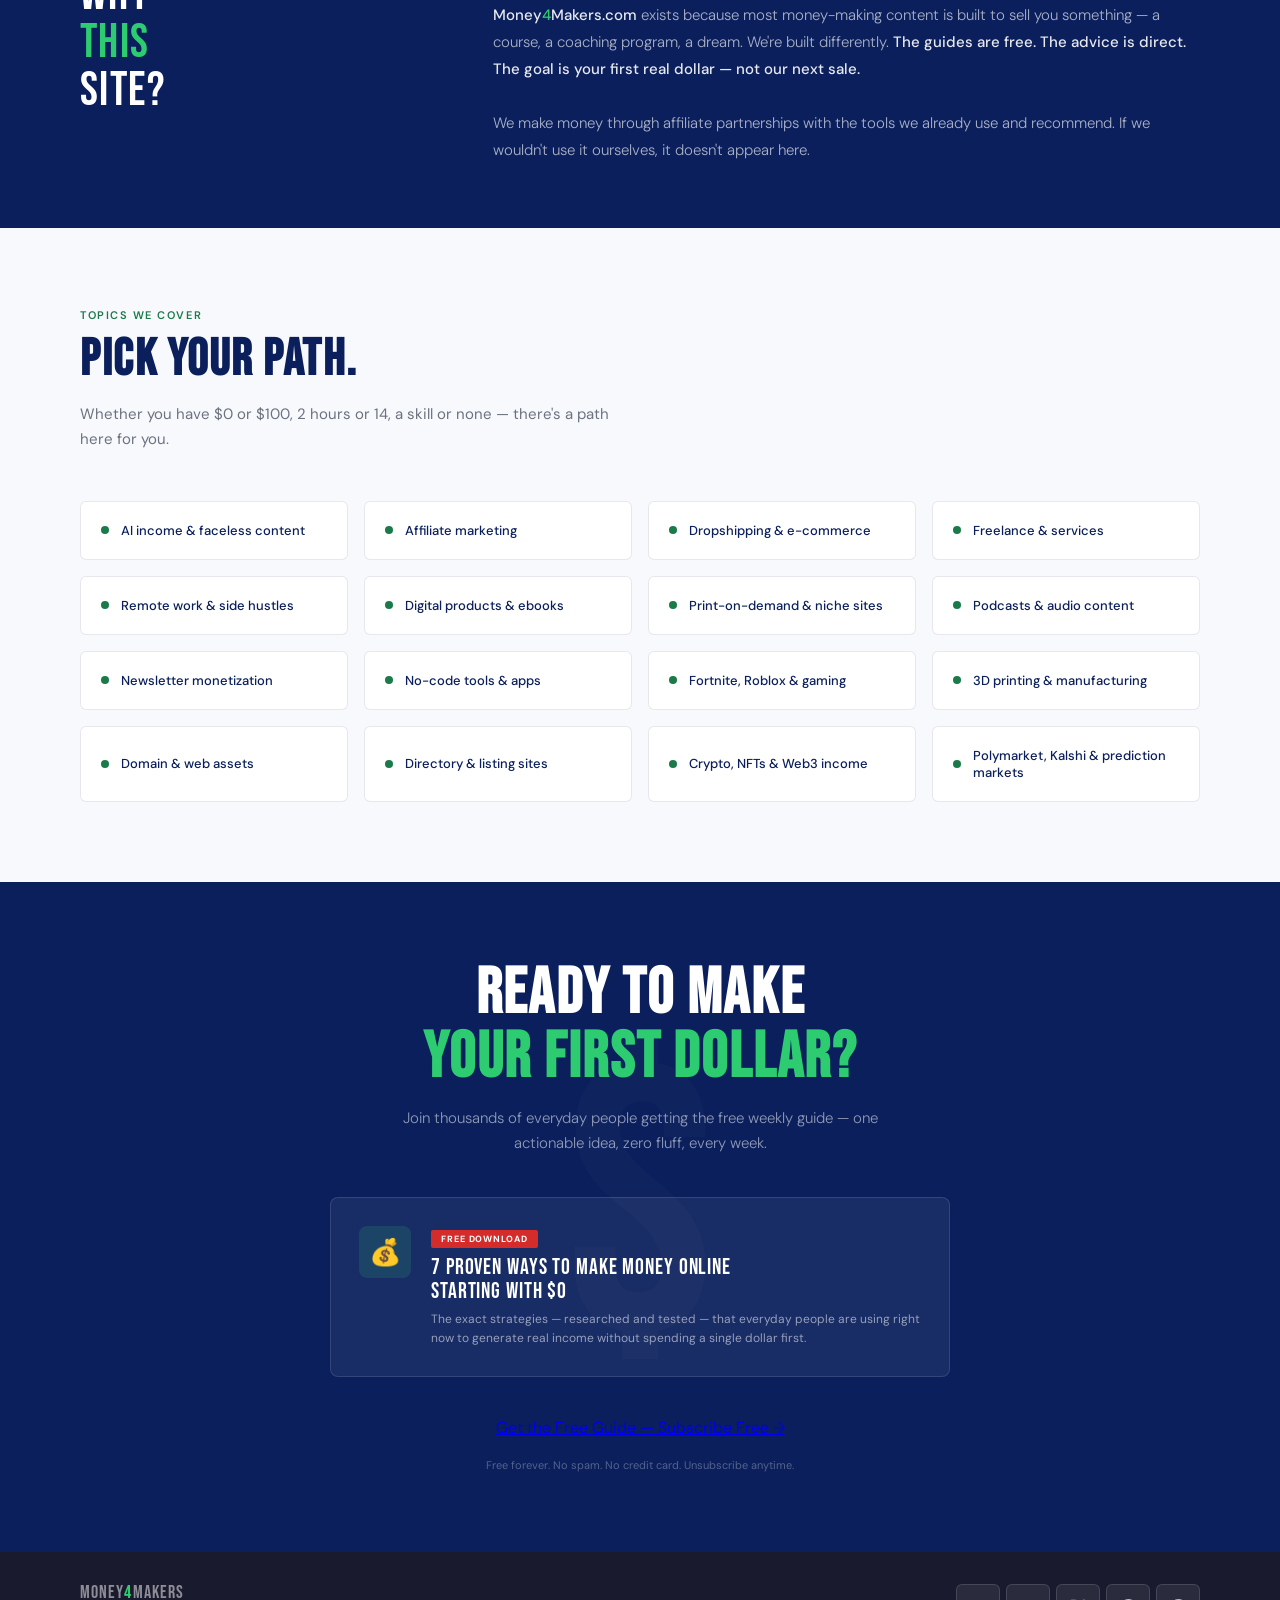
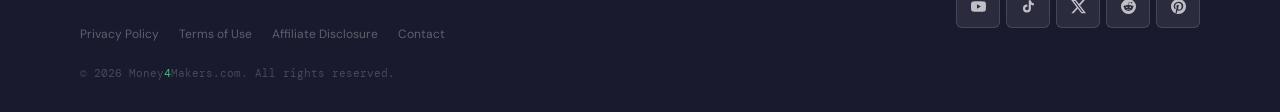
==== commit 92dae12b: "Update index.html Replace all Beehiiv iframes with direct subscribe buttons; fix nav CTA link; add c" ====
--- a/index.html
+++ b/index.html
@@ -10,7 +10,6 @@
 <link rel="preconnect" href="https://fonts.gstatic.com" crossorigin>
 <link href="https://fonts.googleapis.com/css2?family=Bebas+Neue&family=DM+Sans:ital,wght@0,300;0,400;0,500;0,600;1,300&family=DM+Mono:wght@400;500&display=swap" rel="stylesheet">
 <link rel="stylesheet" href="styles.css">
-<script async src="https://subscribe-forms.beehiiv.com/embed.js"></script>
 </head>
 <body>
 
@@ -33,7 +32,7 @@
         <a href="https://twitch.tv/money4makers" target="_blank" rel="noopener" class="social-icon twitch" aria-label="Twitch"><svg viewBox="0 0 24 24"><path d="M11.571 4.714h1.715v5.143H11.57zm4.715 0H18v5.143h-1.714zM6 0L1.714 4.286v15.428h5.143V24l4.286-4.286h3.428L22.286 12V0zm14.571 11.143l-3.428 3.428h-3.429l-3 3v-3H6.857V1.714h13.714z"/></svg></a>
       </div>
     </li>
-    <li><a href="#signup" class="nav-cta">Get the Free Guide</a></li>
+    <li><a href="https://money4makers.beehiiv.com/subscribe" target="_blank" rel="noopener" class="nav-cta">Get the Free Guide</a></li>
   </ul>
   <button class="nav-hamburger" id="navHamburger" aria-label="Open navigation menu" aria-expanded="false" aria-controls="navMobileDrawer">
     <span></span><span></span><span></span>
@@ -47,7 +46,7 @@
     <li><a href="#tiers" class="nav-mobile-link">Start Tiers</a></li>
     <li><a href="#what-you-get" class="nav-mobile-link">What You Get</a></li>
     <li><a href="#topics" class="nav-mobile-link">Topics</a></li>
-    <li><a href="#signup" class="nav-mobile-cta nav-mobile-link">Get the Free Guide →</a></li>
+    <li><a href="https://money4makers.beehiiv.com/subscribe" target="_blank" rel="noopener" class="nav-mobile-cta nav-mobile-link">Get the Free Guide →</a></li>
   </ul>
   <div class="nav-mobile-social">
     <a href="https://youtube.com/@money4makers" target="_blank" rel="noopener" class="social-icon youtube" aria-label="YouTube"><svg viewBox="0 0 24 24"><path d="M23.498 6.186a3.016 3.016 0 0 0-2.122-2.136C19.505 3.545 12 3.545 12 3.545s-7.505 0-9.377.505A3.017 3.017 0 0 0 .502 6.186C0 8.07 0 12 0 12s0 3.93.502 5.814a3.016 3.016 0 0 0 2.122 2.136c1.871.505 9.376.505 9.376.505s7.505 0 9.377-.505a3.015 3.015 0 0 0 2.122-2.136C24 15.93 24 12 24 12s0-3.93-.502-5.814zM9.545 15.568V8.432L15.818 12l-6.273 3.568z"/></svg></a>
@@ -254,7 +253,7 @@
     </div>
   </section>
 
-  <section class="cta-section" aria-labelledby="cta-heading">
+  <section class="cta-section" id="cta-signup" aria-labelledby="cta-heading">
     <h2 id="cta-heading" class="cta-title">Ready to make<br><span>your first dollar?</span></h2>
     <p class="cta-sub">Join thousands of everyday people getting the free weekly guide — one actionable idea, zero fluff, every week.</p>
     <div class="guide-card">
@@ -268,15 +267,7 @@
       </div>
     </div>
     <div class="cta-form">
-      <div class="beehiiv-embed-wrapper">
-        <iframe
-          src="https://subscribe-forms.beehiiv.com/f61e1db0-c300-41db-8a26-cabae5d8f6cf"
-          class="beehiiv-embed"
-          data-test-id="beehiiv-embed"
-          frameborder="0"
-          scrolling="no"
-        ></iframe>
-      </div>
+      <a href="https://money4makers.beehiiv.com/subscribe" target="_blank" rel="noopener" class="btn-cta-subscribe">Get the Free Guide — Subscribe Free →</a>
     </div>
     <p class="cta-disclaimer">Free forever. No spam. No credit card. Unsubscribe anytime.</p>
   </section>
--- a/styles.css
+++ b/styles.css
@@ -188,21 +188,49 @@
 .signup-form {
   display: flex;
   flex-direction: column;
-  gap: 12px;
-  max-width: 480px;
-}
-
-/* ── BEEHIIV EMBED ── */
+  gap: 14px;
+  max-width: 420px;
+}
+
+/* ── HERO SUBSCRIBE BUTTON ── */
+.btn-hero-subscribe {
+  display: inline-flex;
+  align-items: center;
+  justify-content: center;
+  background: var(--green-bright);
+  color: var(--navy);
+  text-decoration: none;
+  font-family: 'DM Sans', sans-serif;
+  font-size: 15px;
+  font-weight: 700;
+  letter-spacing: 0.03em;
+  padding: 16px 28px;
+  border-radius: 4px;
+  min-height: 52px;
+  transition: background 0.2s, transform 0.1s;
+  width: 100%;
+  text-align: center;
+}
+.btn-hero-subscribe:hover { background: #27ae60; transform: translateY(-1px); }
+.btn-hero-subscribe:active { transform: scale(0.98); }
+
+/* ── BEEHIIV EMBED WRAPPER (CTA section) ── */
+.beehiiv-embed-wrapper {
+  background: rgba(255,255,255,0.06);
+  border: 1px solid rgba(255,255,255,0.15);
+  border-radius: 8px;
+  overflow: hidden;
+  max-width: 540px;
+  margin: 0 auto;
+}
+
 .beehiiv-embed {
   display: block;
-  width: 100% !important;
-  max-width: 100% !important;
-  min-height: 80px;
-  border: none !important;
-  background: transparent !important;
-}
-.signup-form .beehiiv-embed { max-width: 480px; }
-.cta-form .beehiiv-embed { max-width: 540px; margin: 0 auto; display: block; }
+  width: 100%;
+  height: 100px;
+  border: none;
+  margin: 0;
+}
 
 .form-disclaimer {
   font-size: 11px;
@@ -512,7 +540,7 @@
 .guide-title { font-family: 'Bebas Neue', sans-serif; font-size: 22px; letter-spacing: 0.04em; color: #fff; line-height: 1.1; margin-bottom: 6px; }
 .guide-desc { font-size: 12px; color: rgba(255,255,255,0.55); line-height: 1.6; }
 
-.cta-form { max-width: 540px; margin: 0 auto 14px; }
+.cta-form { max-width: 540px; margin: 0 auto 20px; }
 .cta-disclaimer { font-size: 11px; color: rgba(255,255,255,0.3); position: relative; }
 
 /* ── SOCIAL ICONS ── */
@@ -750,6 +778,7 @@
   .cta-section { padding: 64px 48px; }
   .guide-card { max-width: 100%; }
   .cta-form { max-width: 100%; }
+  .beehiiv-embed-wrapper { max-width: 100%; }
   footer { padding: 28px 48px; grid-template-columns: 1fr; gap: 20px; }
   .footer-right { justify-content: flex-start; }
 }
@@ -765,6 +794,7 @@
   .hero-headline { font-size: clamp(48px, 8vw, 64px); }
   .hero-sub { font-size: 15px; max-width: 100%; }
   .signup-form { max-width: 100%; }
+  .btn-hero-subscribe { font-size: 14px; padding: 14px 20px; }
   .proof-bar { padding: 14px 24px; gap: 12px; justify-content: flex-start; }
   .proof-divider { display: none; }
   .proof-item { flex: 0 0 calc(50% - 6px); }
@@ -781,6 +811,7 @@
   .guide-card { padding: 20px; }
   .guide-card-inner { flex-direction: column; gap: 14px; }
   .cta-form { max-width: 100%; }
+  .beehiiv-embed-wrapper { max-width: 100%; }
   footer { padding: 24px; grid-template-columns: 1fr; gap: 16px; }
   .footer-right { justify-content: flex-start; }
   .footer-links { gap: 12px; }
@@ -800,6 +831,7 @@
   .hero-headline { font-size: clamp(44px, 11vw, 58px); }
   .hero-sub { font-size: 14px; max-width: 100%; margin-bottom: 28px; }
   .signup-form { max-width: 100%; }
+  .btn-hero-subscribe { font-size: 13px; padding: 14px 16px; }
   .hero-tiers { max-width: 100%; }
   .hero-tier-card { padding: 14px 16px; gap: 12px; }
   .tier-amount { font-size: 28px; min-width: 56px; }
@@ -834,6 +866,7 @@
   .guide-icon { width: 44px; height: 44px; font-size: 22px; }
   .guide-title { font-size: 18px; }
   .cta-form { max-width: 100%; }
+  .beehiiv-embed-wrapper { max-width: 100%; }
   footer { padding: 24px 20px; grid-template-columns: 1fr; gap: 16px; }
   .footer-right { justify-content: flex-start; }
   .footer-links { gap: 8px; }
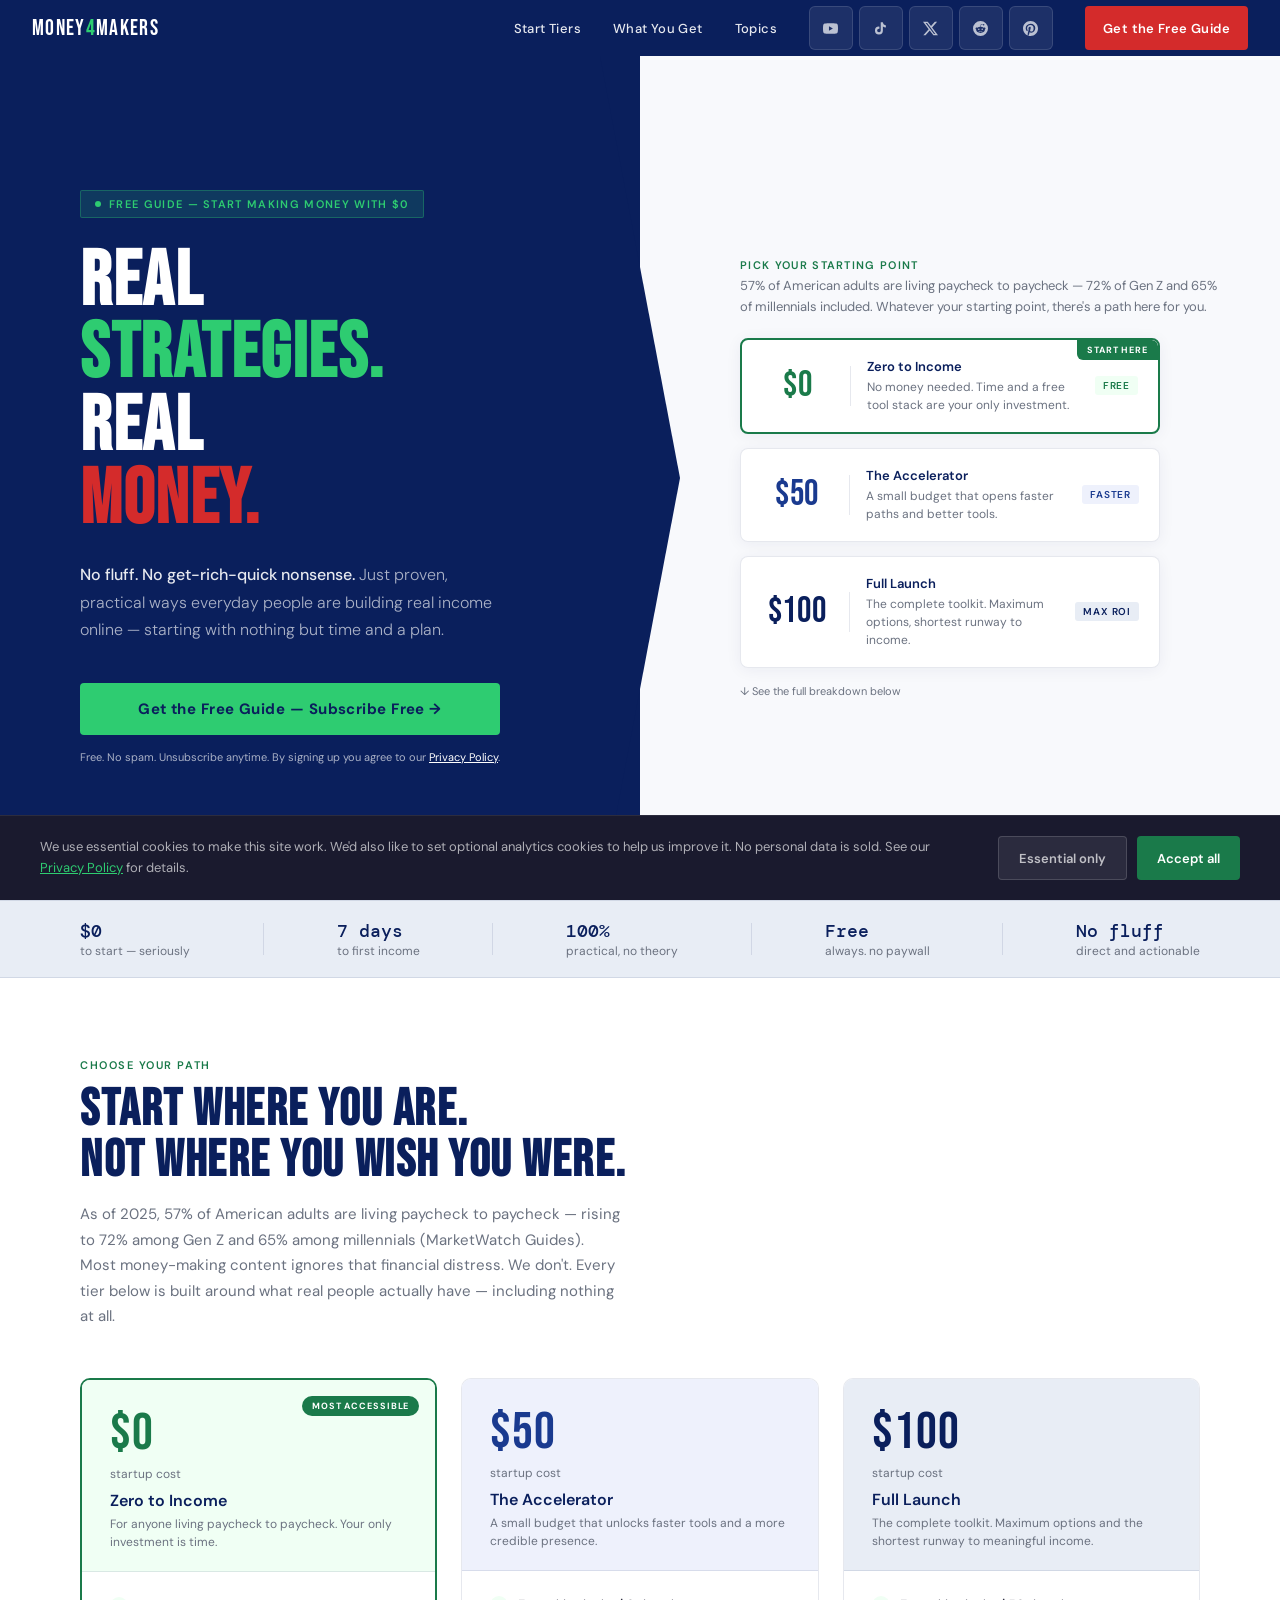
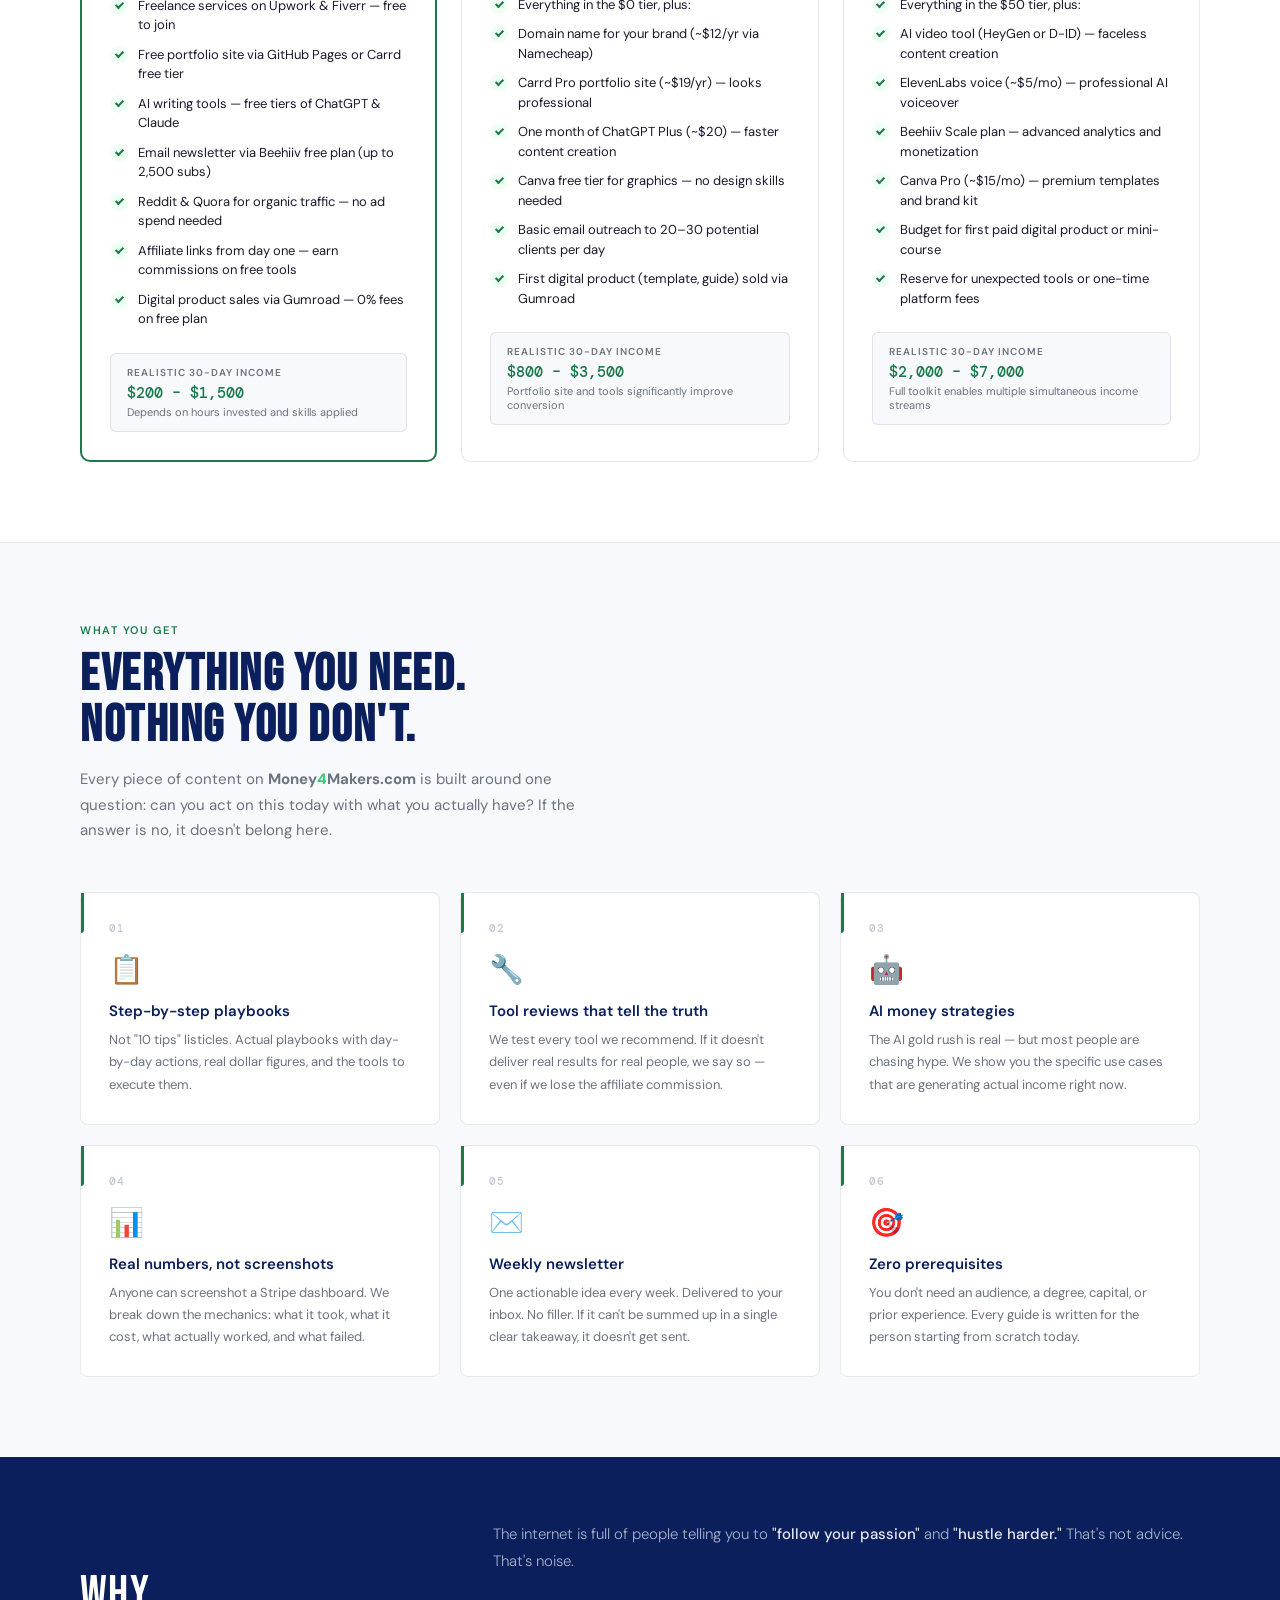
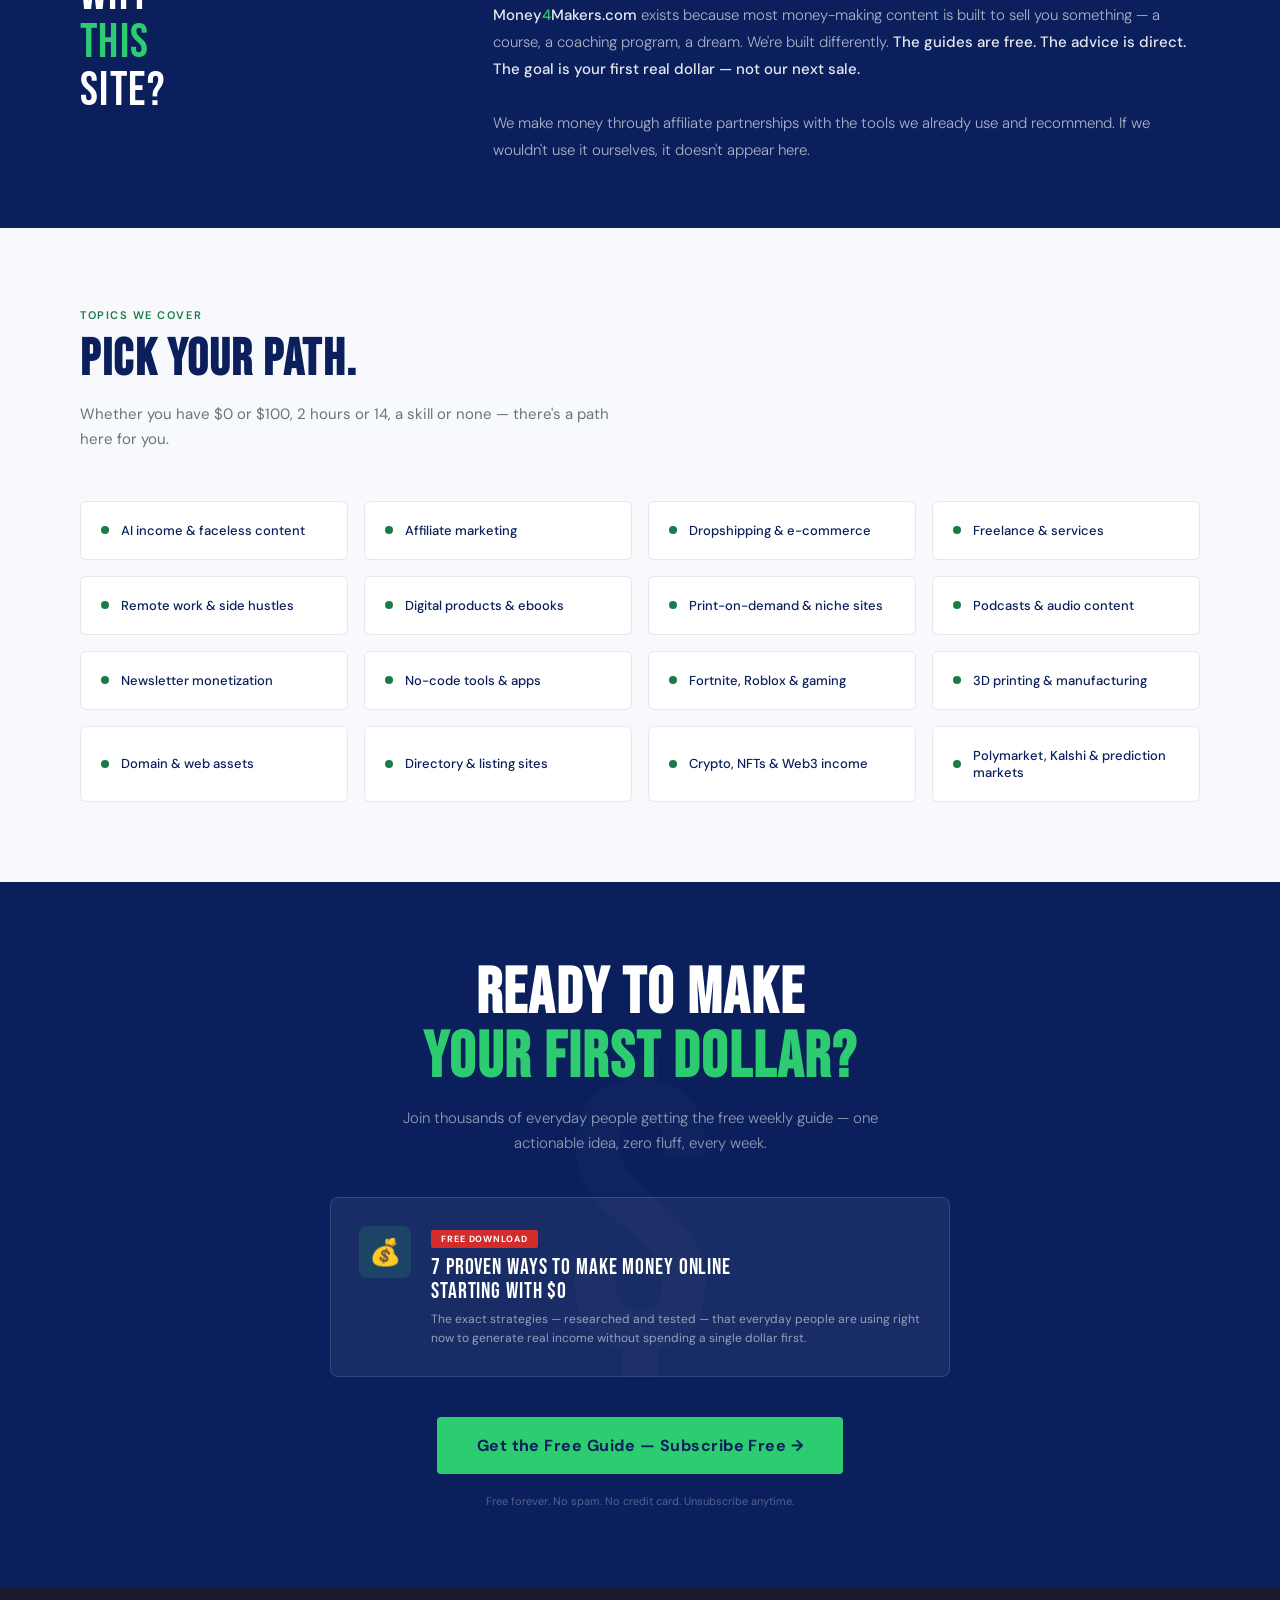
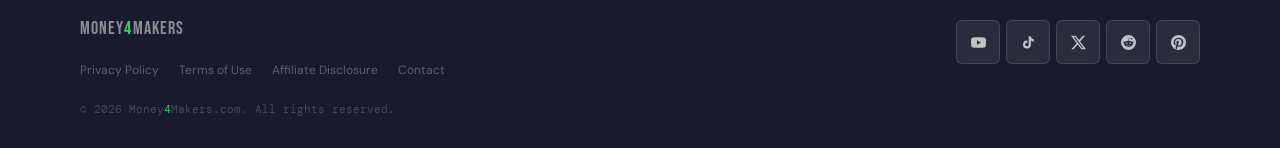
==== commit d8ebb43c: "Update index.html Remove subscribe popup modal by updating Beehiiv button URLs." ====
--- a/index.html
+++ b/index.html
@@ -32,7 +32,7 @@
         <a href="https://twitch.tv/money4makers" target="_blank" rel="noopener" class="social-icon twitch" aria-label="Twitch"><svg viewBox="0 0 24 24"><path d="M11.571 4.714h1.715v5.143H11.57zm4.715 0H18v5.143h-1.714zM6 0L1.714 4.286v15.428h5.143V24l4.286-4.286h3.428L22.286 12V0zm14.571 11.143l-3.428 3.428h-3.429l-3 3v-3H6.857V1.714h13.714z"/></svg></a>
       </div>
     </li>
-    <li><a href="https://money4makers.beehiiv.com/subscribe" target="_blank" rel="noopener" class="nav-cta">Get the Free Guide</a></li>
+    <li><a href="https://money4makers.beehiiv.com" target="_blank" rel="noopener" class="nav-cta">Get the Free Guide</a></li>
   </ul>
   <button class="nav-hamburger" id="navHamburger" aria-label="Open navigation menu" aria-expanded="false" aria-controls="navMobileDrawer">
     <span></span><span></span><span></span>
@@ -46,7 +46,7 @@
     <li><a href="#tiers" class="nav-mobile-link">Start Tiers</a></li>
     <li><a href="#what-you-get" class="nav-mobile-link">What You Get</a></li>
     <li><a href="#topics" class="nav-mobile-link">Topics</a></li>
-    <li><a href="https://money4makers.beehiiv.com/subscribe" target="_blank" rel="noopener" class="nav-mobile-cta nav-mobile-link">Get the Free Guide →</a></li>
+    <li><a href="https://money4makers.beehiiv.com" target="_blank" rel="noopener" class="nav-mobile-cta nav-mobile-link">Get the Free Guide →</a></li>
   </ul>
   <div class="nav-mobile-social">
     <a href="https://youtube.com/@money4makers" target="_blank" rel="noopener" class="social-icon youtube" aria-label="YouTube"><svg viewBox="0 0 24 24"><path d="M23.498 6.186a3.016 3.016 0 0 0-2.122-2.136C19.505 3.545 12 3.545 12 3.545s-7.505 0-9.377.505A3.017 3.017 0 0 0 .502 6.186C0 8.07 0 12 0 12s0 3.93.502 5.814a3.016 3.016 0 0 0 2.122 2.136c1.871.505 9.376.505 9.376.505s7.505 0 9.377-.505a3.015 3.015 0 0 0 2.122-2.136C24 15.93 24 12 24 12s0-3.93-.502-5.814zM9.545 15.568V8.432L15.818 12l-6.273 3.568z"/></svg></a>
@@ -69,7 +69,7 @@
         <strong>No fluff. No get-rich-quick nonsense.</strong> Just proven, practical ways everyday people are building real income online — starting with nothing but time and a plan.
       </p>
       <div id="signup" class="signup-form fade-up delay-3">
-        <a href="https://money4makers.beehiiv.com/subscribe" target="_blank" rel="noopener" class="btn-hero-subscribe">Get the Free Guide — Subscribe Free →</a>
+        <a href="https://money4makers.beehiiv.com" target="_blank" rel="noopener" class="btn-hero-subscribe">Get the Free Guide — Subscribe Free →</a>
         <p class="form-disclaimer">Free. No spam. Unsubscribe anytime. By signing up you agree to our <a href="privacy-policy.html">Privacy Policy</a>.</p>
       </div>
     </div>
@@ -267,7 +267,7 @@
       </div>
     </div>
     <div class="cta-form">
-      <a href="https://money4makers.beehiiv.com/subscribe" target="_blank" rel="noopener" class="btn-cta-subscribe">Get the Free Guide — Subscribe Free →</a>
+      <a href="https://money4makers.beehiiv.com" target="_blank" rel="noopener" class="btn-cta-subscribe">Get the Free Guide — Subscribe Free →</a>
     </div>
     <p class="cta-disclaimer">Free forever. No spam. No credit card. Unsubscribe anytime.</p>
   </section>
--- a/styles.css
+++ b/styles.css
@@ -214,23 +214,26 @@
 .btn-hero-subscribe:hover { background: #27ae60; transform: translateY(-1px); }
 .btn-hero-subscribe:active { transform: scale(0.98); }
 
-/* ── BEEHIIV EMBED WRAPPER (CTA section) ── */
-.beehiiv-embed-wrapper {
-  background: rgba(255,255,255,0.06);
-  border: 1px solid rgba(255,255,255,0.15);
-  border-radius: 8px;
-  overflow: hidden;
-  max-width: 540px;
-  margin: 0 auto;
-}
-
-.beehiiv-embed {
-  display: block;
-  width: 100%;
-  height: 100px;
-  border: none;
-  margin: 0;
-}
+/* ── CTA SUBSCRIBE BUTTON ── */
+.btn-cta-subscribe {
+  display: inline-flex;
+  align-items: center;
+  justify-content: center;
+  background: var(--green-bright);
+  color: var(--navy);
+  text-decoration: none;
+  font-family: 'DM Sans', sans-serif;
+  font-size: 16px;
+  font-weight: 700;
+  letter-spacing: 0.03em;
+  padding: 18px 40px;
+  border-radius: 4px;
+  min-height: 56px;
+  transition: background 0.2s, transform 0.1s;
+  position: relative;
+}
+.btn-cta-subscribe:hover { background: #27ae60; transform: translateY(-2px); }
+.btn-cta-subscribe:active { transform: scale(0.98); }
 
 .form-disclaimer {
   font-size: 11px;
@@ -540,7 +543,7 @@
 .guide-title { font-family: 'Bebas Neue', sans-serif; font-size: 22px; letter-spacing: 0.04em; color: #fff; line-height: 1.1; margin-bottom: 6px; }
 .guide-desc { font-size: 12px; color: rgba(255,255,255,0.55); line-height: 1.6; }
 
-.cta-form { max-width: 540px; margin: 0 auto 20px; }
+.cta-form { margin: 0 auto 20px; }
 .cta-disclaimer { font-size: 11px; color: rgba(255,255,255,0.3); position: relative; }
 
 /* ── SOCIAL ICONS ── */
@@ -777,8 +780,6 @@
   .topics-grid { grid-template-columns: repeat(3, 1fr); }
   .cta-section { padding: 64px 48px; }
   .guide-card { max-width: 100%; }
-  .cta-form { max-width: 100%; }
-  .beehiiv-embed-wrapper { max-width: 100%; }
   footer { padding: 28px 48px; grid-template-columns: 1fr; gap: 20px; }
   .footer-right { justify-content: flex-start; }
 }
@@ -795,6 +796,7 @@
   .hero-sub { font-size: 15px; max-width: 100%; }
   .signup-form { max-width: 100%; }
   .btn-hero-subscribe { font-size: 14px; padding: 14px 20px; }
+  .btn-cta-subscribe { font-size: 14px; padding: 16px 28px; }
   .proof-bar { padding: 14px 24px; gap: 12px; justify-content: flex-start; }
   .proof-divider { display: none; }
   .proof-item { flex: 0 0 calc(50% - 6px); }
@@ -810,8 +812,6 @@
   .cta-section { padding: 48px 24px; }
   .guide-card { padding: 20px; }
   .guide-card-inner { flex-direction: column; gap: 14px; }
-  .cta-form { max-width: 100%; }
-  .beehiiv-embed-wrapper { max-width: 100%; }
   footer { padding: 24px; grid-template-columns: 1fr; gap: 16px; }
   .footer-right { justify-content: flex-start; }
   .footer-links { gap: 12px; }
@@ -832,6 +832,7 @@
   .hero-sub { font-size: 14px; max-width: 100%; margin-bottom: 28px; }
   .signup-form { max-width: 100%; }
   .btn-hero-subscribe { font-size: 13px; padding: 14px 16px; }
+  .btn-cta-subscribe { font-size: 14px; padding: 16px 20px; width: 100%; }
   .hero-tiers { max-width: 100%; }
   .hero-tier-card { padding: 14px 16px; gap: 12px; }
   .tier-amount { font-size: 28px; min-width: 56px; }
@@ -865,8 +866,6 @@
   .guide-card-inner { flex-direction: column; gap: 14px; }
   .guide-icon { width: 44px; height: 44px; font-size: 22px; }
   .guide-title { font-size: 18px; }
-  .cta-form { max-width: 100%; }
-  .beehiiv-embed-wrapper { max-width: 100%; }
   footer { padding: 24px 20px; grid-template-columns: 1fr; gap: 16px; }
   .footer-right { justify-content: flex-start; }
   .footer-links { gap: 8px; }
